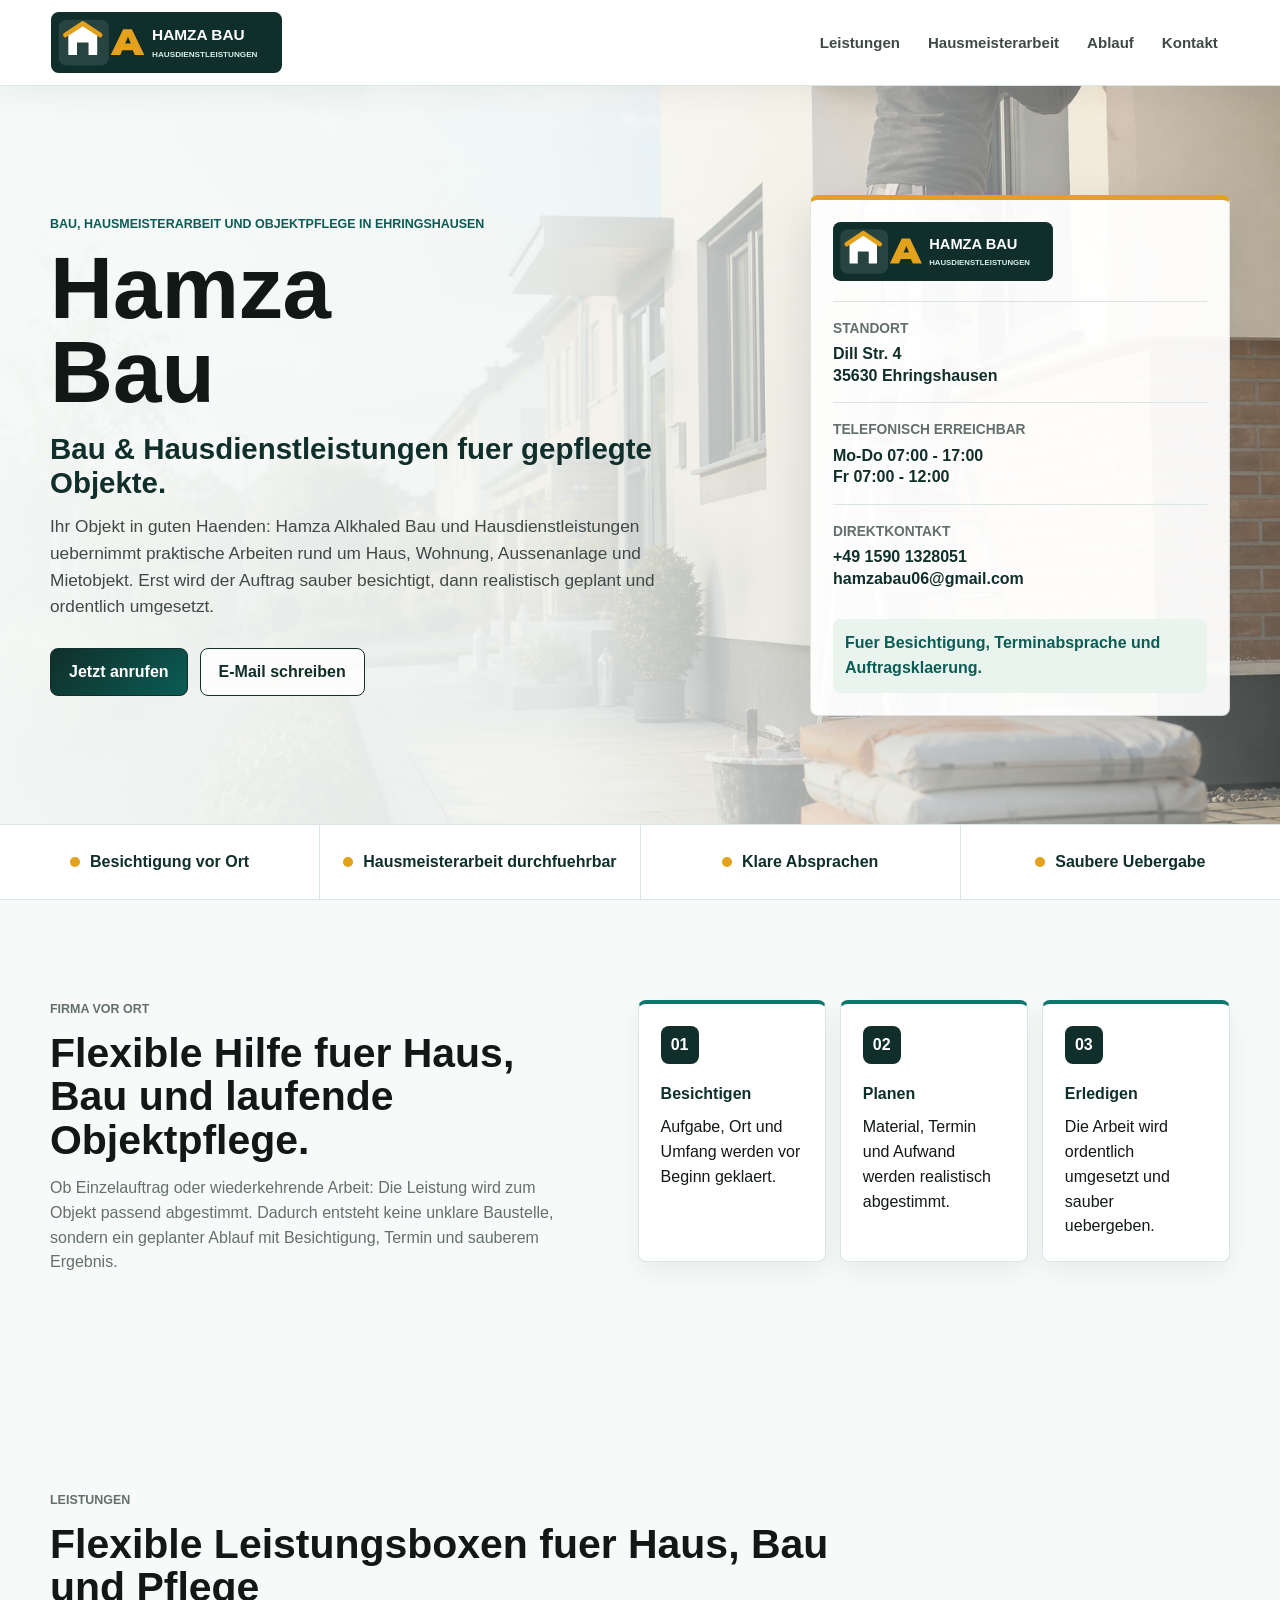
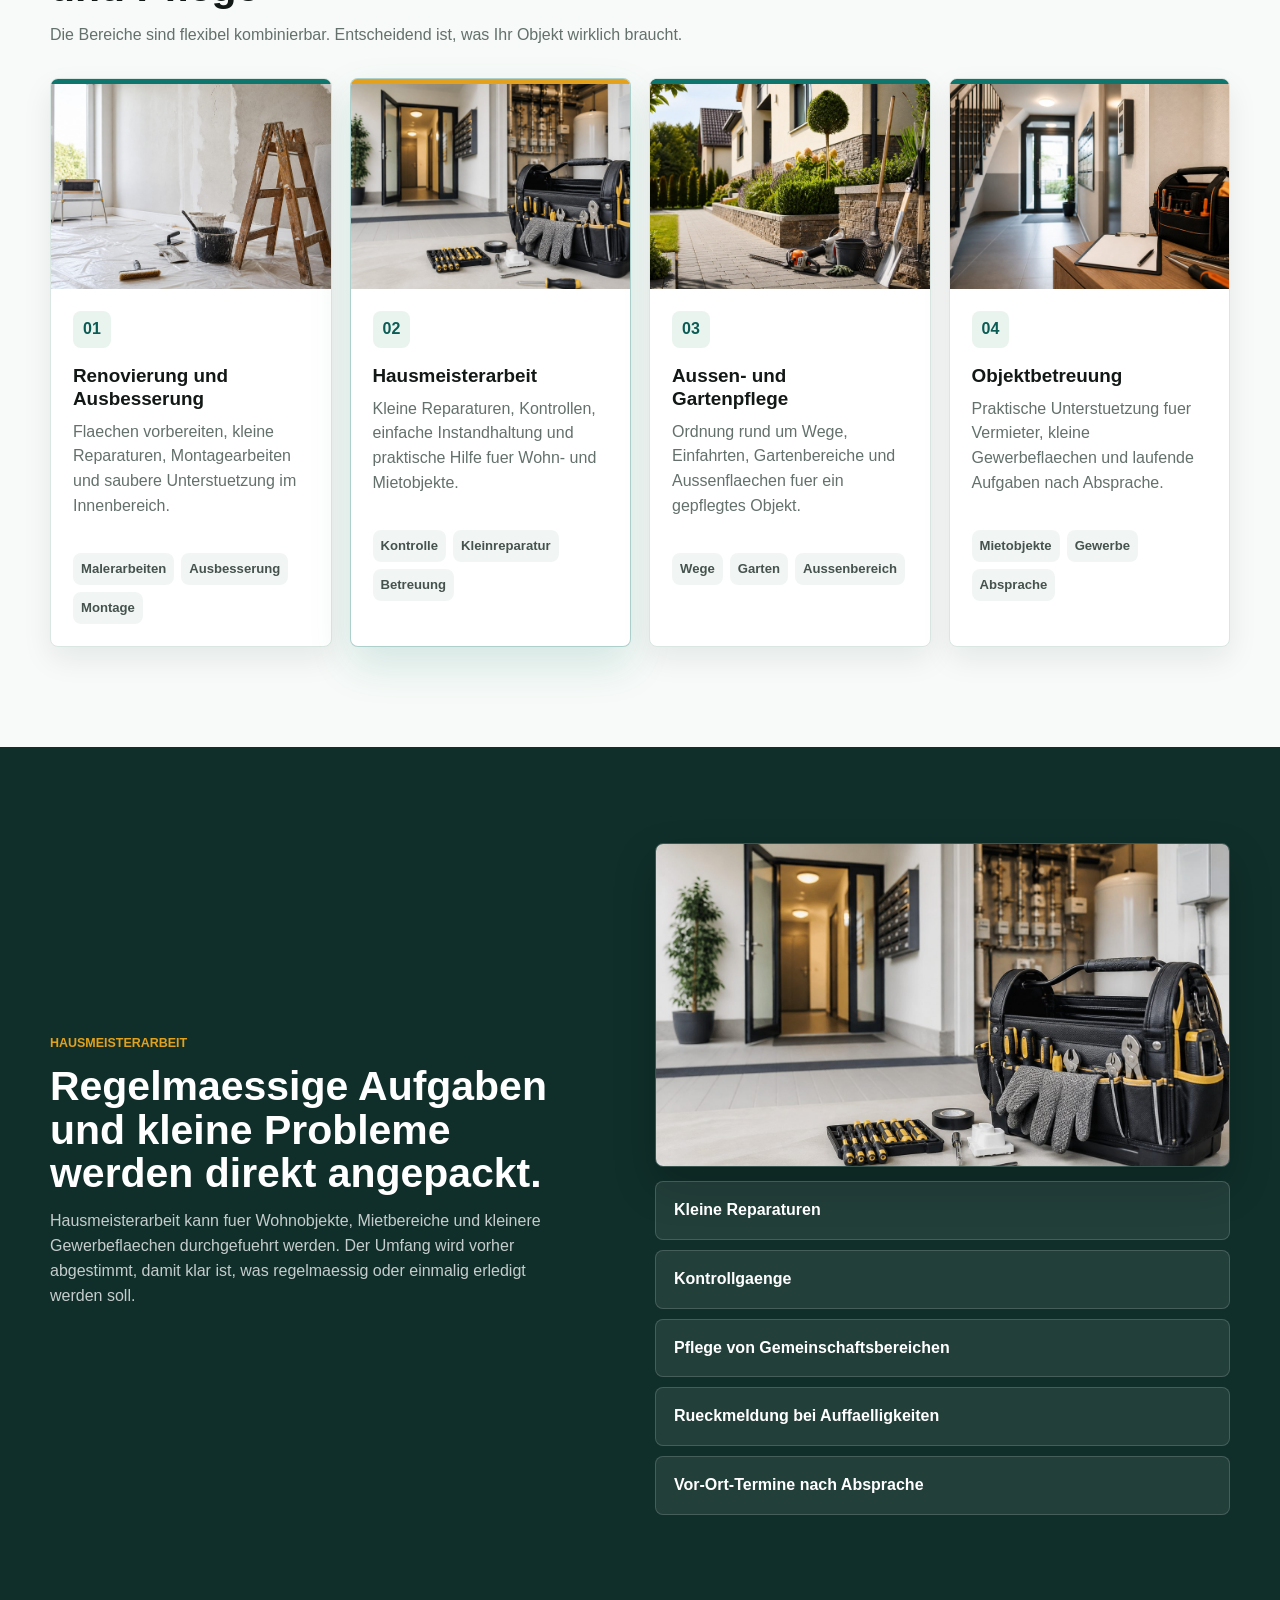
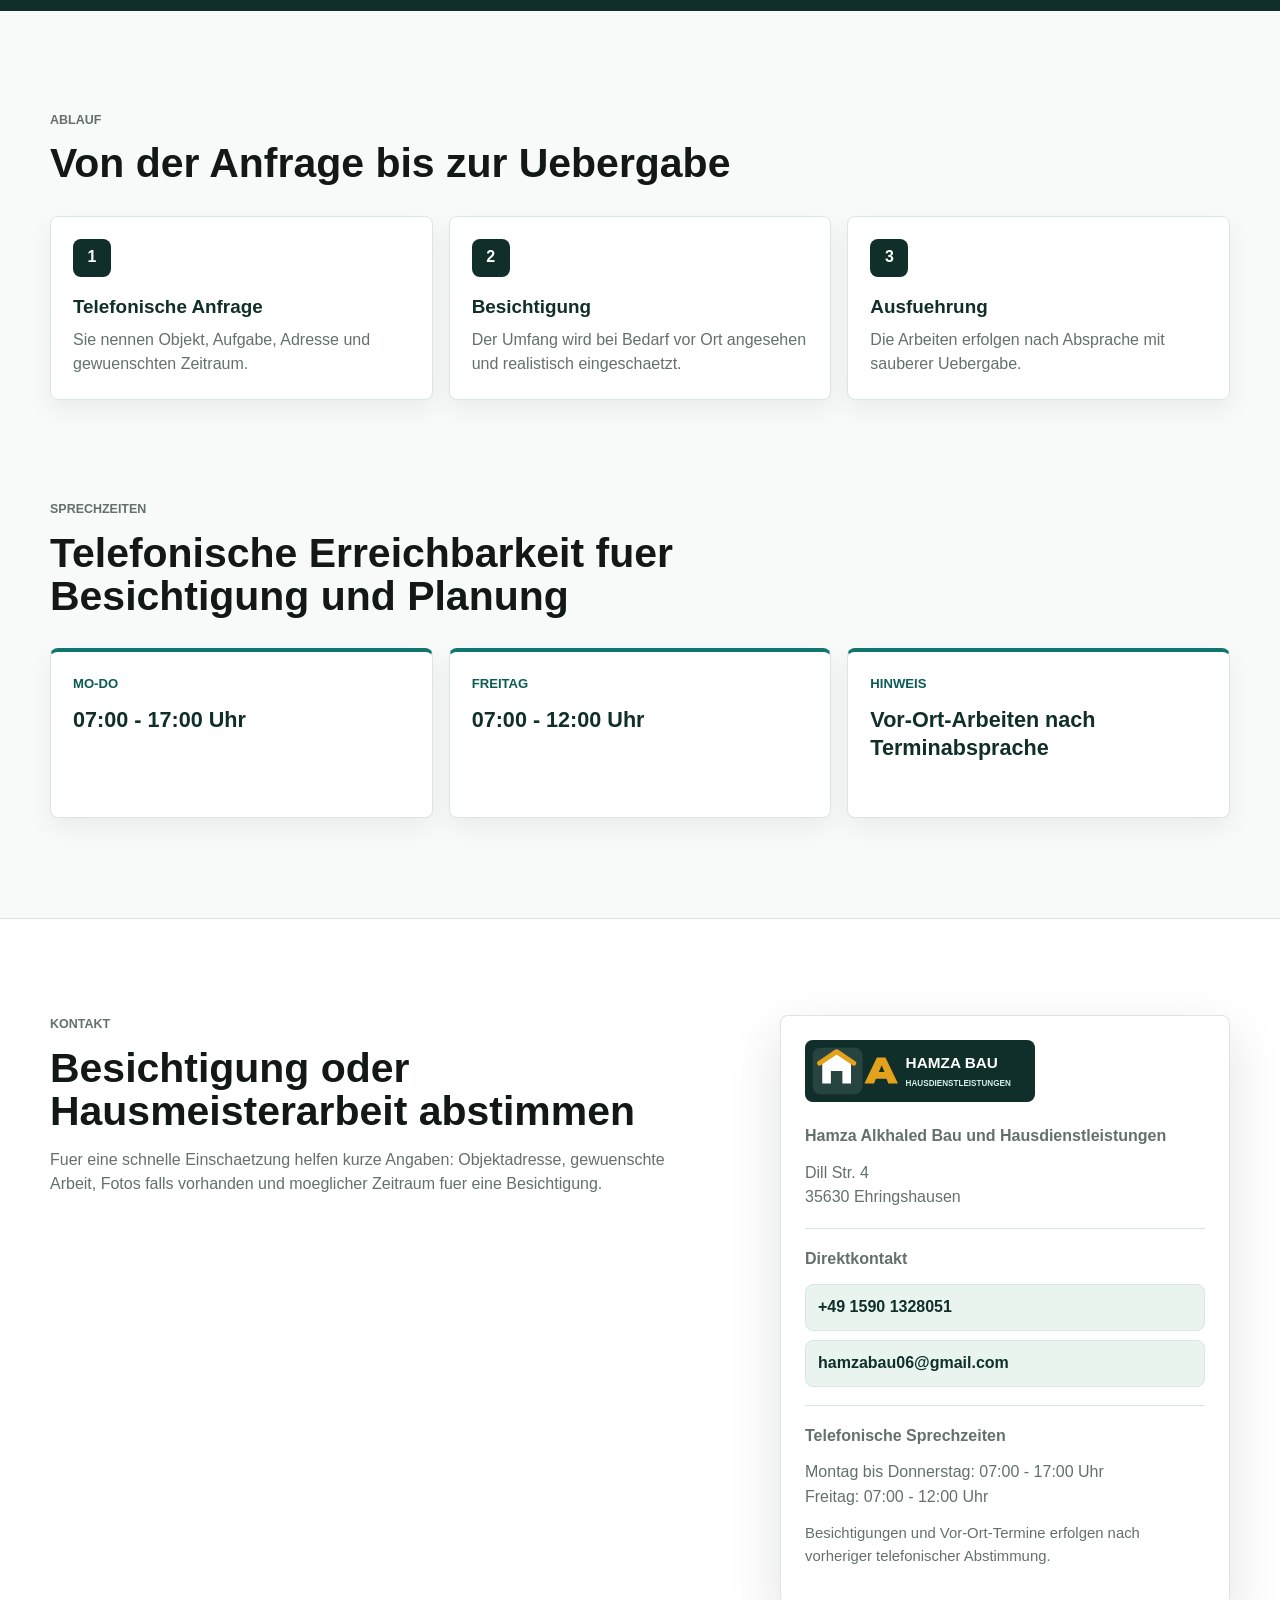
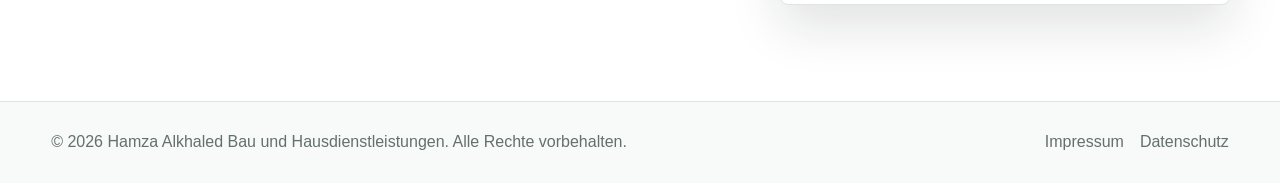
==== index.html @ 3e7108bb "Kontaktdaten auf Website ergaenzen" ====
<!doctype html>
<html lang="de">
  <head>
    <meta charset="utf-8">
    <meta name="viewport" content="width=device-width, initial-scale=1">
    <title>Hamza Alkhaled Bau und Hausdienstleistungen | Ehringshausen</title>
    <meta
      name="description"
      content="Hamza Alkhaled Bau und Hausdienstleistungen in der Dill Str. 4, 35630 Ehringshausen: Bau, Renovierung, Hausmeisterarbeit, Objektbetreuung und Aussenpflege nach Besichtigung. Kontakt: +49 1590 1328051."
    >
    <link rel="stylesheet" href="styles.css">
    <script src="assets/site-status.js" defer></script>
    <script src="assets/app.js" defer></script>
  </head>
  <!-- Wartungsmodus aktivieren: in assets/site-status.js maintenance auf true setzen. -->
  <body>
    <section class="maintenance-screen" aria-labelledby="maintenance-title" aria-live="polite">
      <div class="maintenance-card">
        <img class="maintenance-logo" src="assets/hamza-logo.svg" alt="Hamza Alkhaled Bau und Hausdienstleistungen">
        <p class="eyebrow">Website in Bearbeitung</p>
        <h1 id="maintenance-title">Wir arbeiten gerade an der Seite.</h1>
        <p id="maintenance-message">
          Die Website wird aktuell ueberarbeitet. Fuer Besichtigungen und Auftragsabstimmungen sind wir zu den
          telefonischen Sprechzeiten erreichbar.
        </p>
        <div class="maintenance-hours">
          <span>Mo-Do: 07:00 - 17:00 Uhr</span>
          <span>Fr: 07:00 - 12:00 Uhr</span>
        </div>
        <div class="maintenance-contact" aria-label="Direktkontakt">
          <a href="tel:+4915901328051">+49 1590 1328051</a>
          <a href="mailto:hamzabau06@gmail.com">hamzabau06@gmail.com</a>
        </div>
        <p class="maintenance-address">Dill Str. 4, 35630 Ehringshausen</p>
      </div>
    </section>

    <header class="topbar">
      <a class="brand" href="#start" aria-label="Hamza Alkhaled Bau und Hausdienstleistungen Startseite">
        <img class="brand-logo" src="assets/hamza-logo.svg" alt="Hamza Alkhaled Bau und Hausdienstleistungen">
      </a>
      <nav class="nav" aria-label="Hauptnavigation">
        <a href="#leistungen">Leistungen</a>
        <a href="#hausmeister">Hausmeisterarbeit</a>
        <a href="#ablauf">Ablauf</a>
        <a href="#kontakt">Kontakt</a>
      </nav>
    </header>

    <main id="start">
      <section class="hero">
        <img class="hero-image" src="assets/hamza-bau-hero.png" alt="Gepflegtes Wohnhaus mit Handwerksmaterialien fuer Bau und Hausdienstleistungen">
        <div class="hero-content">
          <div class="hero-panel">
            <p class="eyebrow">Bau, Hausmeisterarbeit und Objektpflege in Ehringshausen</p>
            <h1>Hamza Bau</h1>
            <p class="hero-lead">Bau &amp; Hausdienstleistungen fuer gepflegte Objekte.</p>
            <p class="hero-copy">
              Ihr Objekt in guten Haenden: Hamza Alkhaled Bau und Hausdienstleistungen uebernimmt praktische Arbeiten
              rund um Haus, Wohnung, Aussenanlage und Mietobjekt. Erst wird der Auftrag sauber besichtigt, dann
              realistisch geplant und ordentlich umgesetzt.
            </p>
            <div class="hero-actions">
              <a class="button primary" href="tel:+4915901328051">Jetzt anrufen</a>
              <a class="button secondary" href="mailto:hamzabau06@gmail.com">E-Mail schreiben</a>
            </div>
          </div>

          <aside class="hero-card" aria-label="Schnellinformationen">
            <img src="assets/hamza-logo.svg" alt="Hamza Alkhaled Logo">
            <div class="quick-row">
              <span>Standort</span>
              <strong>Dill Str. 4<br>35630 Ehringshausen</strong>
            </div>
            <div class="quick-row">
              <span>Telefonisch erreichbar</span>
              <strong>Mo-Do 07:00 - 17:00<br>Fr 07:00 - 12:00</strong>
            </div>
            <div class="quick-row">
              <span>Direktkontakt</span>
              <strong>
                <a href="tel:+4915901328051">+49 1590 1328051</a><br>
                <a href="mailto:hamzabau06@gmail.com">hamzabau06@gmail.com</a>
              </strong>
            </div>
            <p>Fuer Besichtigung, Terminabsprache und Auftragsklaerung.</p>
          </aside>
        </div>
      </section>

      <section class="trust-strip" aria-label="Kurzvorteile">
        <span>Besichtigung vor Ort</span>
        <span>Hausmeisterarbeit durchfuehrbar</span>
        <span>Klare Absprachen</span>
        <span>Saubere Uebergabe</span>
      </section>

      <section class="section intro-panel" aria-labelledby="intro-title">
        <div class="intro-text">
          <p class="eyebrow">Firma vor Ort</p>
          <h2 id="intro-title">Flexible Hilfe fuer Haus, Bau und laufende Objektpflege.</h2>
          <p>
            Ob Einzelauftrag oder wiederkehrende Arbeit: Die Leistung wird zum Objekt passend abgestimmt. Dadurch
            entsteht keine unklare Baustelle, sondern ein geplanter Ablauf mit Besichtigung, Termin und sauberem Ergebnis.
          </p>
        </div>
        <div class="method-grid" aria-label="Arbeitsweise">
          <article>
            <span>01</span>
            <strong>Besichtigen</strong>
            <p>Aufgabe, Ort und Umfang werden vor Beginn geklaert.</p>
          </article>
          <article>
            <span>02</span>
            <strong>Planen</strong>
            <p>Material, Termin und Aufwand werden realistisch abgestimmt.</p>
          </article>
          <article>
            <span>03</span>
            <strong>Erledigen</strong>
            <p>Die Arbeit wird ordentlich umgesetzt und sauber uebergeben.</p>
          </article>
        </div>
      </section>

      <section class="section" id="leistungen" aria-labelledby="services-title">
        <div class="section-heading">
          <p class="eyebrow">Leistungen</p>
          <h2 id="services-title">Flexible Leistungsboxen fuer Haus, Bau und Pflege</h2>
          <p>Die Bereiche sind flexibel kombinierbar. Entscheidend ist, was Ihr Objekt wirklich braucht.</p>
        </div>

        <div class="service-grid">
          <article class="service-card">
            <img src="assets/service-renovierung.jpg" alt="Saubere Renovierungsarbeiten im Innenbereich">
            <div class="service-body">
              <span class="service-number">01</span>
              <h3>Renovierung und Ausbesserung</h3>
              <p>Flaechen vorbereiten, kleine Reparaturen, Montagearbeiten und saubere Unterstuetzung im Innenbereich.</p>
              <div class="tag-row">
                <span>Malerarbeiten</span>
                <span>Ausbesserung</span>
                <span>Montage</span>
              </div>
            </div>
          </article>

          <article class="service-card highlight-card">
            <img src="assets/service-hausmeister.jpg" alt="Hausmeisterarbeit mit Werkzeug in einem gepflegten Objekt">
            <div class="service-body">
              <span class="service-number">02</span>
              <h3>Hausmeisterarbeit</h3>
              <p>Kleine Reparaturen, Kontrollen, einfache Instandhaltung und praktische Hilfe fuer Wohn- und Mietobjekte.</p>
              <div class="tag-row">
                <span>Kontrolle</span>
                <span>Kleinreparatur</span>
                <span>Betreuung</span>
              </div>
            </div>
          </article>

          <article class="service-card">
            <img src="assets/service-aussenpflege.jpg" alt="Gepflegte Aussenanlage und Gartenbereich">
            <div class="service-body">
              <span class="service-number">03</span>
              <h3>Aussen- und Gartenpflege</h3>
              <p>Ordnung rund um Wege, Einfahrten, Gartenbereiche und Aussenflaechen fuer ein gepflegtes Objekt.</p>
              <div class="tag-row">
                <span>Wege</span>
                <span>Garten</span>
                <span>Aussenbereich</span>
              </div>
            </div>
          </article>

          <article class="service-card">
            <img src="assets/service-objektpflege.jpg" alt="Werkzeug und Checkliste fuer Objektbetreuung">
            <div class="service-body">
              <span class="service-number">04</span>
              <h3>Objektbetreuung</h3>
              <p>Praktische Unterstuetzung fuer Vermieter, kleine Gewerbeflaechen und laufende Aufgaben nach Absprache.</p>
              <div class="tag-row">
                <span>Mietobjekte</span>
                <span>Gewerbe</span>
                <span>Absprache</span>
              </div>
            </div>
          </article>
        </div>
      </section>

      <section class="feature-band" id="hausmeister" aria-labelledby="caretaker-title">
        <div class="feature-content">
          <div>
            <p class="eyebrow">Hausmeisterarbeit</p>
            <h2 id="caretaker-title">Regelmaessige Aufgaben und kleine Probleme werden direkt angepackt.</h2>
            <p>
              Hausmeisterarbeit kann fuer Wohnobjekte, Mietbereiche und kleinere Gewerbeflaechen durchgefuehrt werden.
              Der Umfang wird vorher abgestimmt, damit klar ist, was regelmaessig oder einmalig erledigt werden soll.
            </p>
          </div>
          <div class="feature-stack">
            <img src="assets/service-hausmeister.jpg" alt="Hausmeisterarbeit mit Werkzeug und Checkliste">
            <div class="feature-list">
              <span>Kleine Reparaturen</span>
              <span>Kontrollgaenge</span>
              <span>Pflege von Gemeinschaftsbereichen</span>
              <span>Rueckmeldung bei Auffaelligkeiten</span>
              <span>Vor-Ort-Termine nach Absprache</span>
            </div>
          </div>
        </div>
      </section>

      <section class="section" id="ablauf" aria-labelledby="process-title">
        <div class="section-heading">
          <p class="eyebrow">Ablauf</p>
          <h2 id="process-title">Von der Anfrage bis zur Uebergabe</h2>
        </div>
        <div class="timeline-grid">
          <article>
            <span>1</span>
            <h3>Telefonische Anfrage</h3>
            <p>Sie nennen Objekt, Aufgabe, Adresse und gewuenschten Zeitraum.</p>
          </article>
          <article>
            <span>2</span>
            <h3>Besichtigung</h3>
            <p>Der Umfang wird bei Bedarf vor Ort angesehen und realistisch eingeschaetzt.</p>
          </article>
          <article>
            <span>3</span>
            <h3>Ausfuehrung</h3>
            <p>Die Arbeiten erfolgen nach Absprache mit sauberer Uebergabe.</p>
          </article>
        </div>
      </section>

      <section class="section info-section" aria-labelledby="hours-title">
        <div class="section-heading">
          <p class="eyebrow">Sprechzeiten</p>
          <h2 id="hours-title">Telefonische Erreichbarkeit fuer Besichtigung und Planung</h2>
        </div>
        <div class="hours-grid">
          <article>
            <span>Mo-Do</span>
            <strong>07:00 - 17:00 Uhr</strong>
          </article>
          <article>
            <span>Freitag</span>
            <strong>07:00 - 12:00 Uhr</strong>
          </article>
          <article>
            <span>Hinweis</span>
            <strong>Vor-Ort-Arbeiten nach Terminabsprache</strong>
          </article>
        </div>
      </section>

      <section class="contact-section" id="kontakt" aria-labelledby="contact-title">
        <div class="contact-content">
          <div>
            <p class="eyebrow">Kontakt</p>
            <h2 id="contact-title">Besichtigung oder Hausmeisterarbeit abstimmen</h2>
            <p>
              Fuer eine schnelle Einschaetzung helfen kurze Angaben: Objektadresse, gewuenschte Arbeit, Fotos falls
              vorhanden und moeglicher Zeitraum fuer eine Besichtigung.
            </p>
          </div>
          <div class="contact-card">
            <img class="contact-logo" src="assets/hamza-logo.svg" alt="Hamza Alkhaled Logo">
            <p><strong>Hamza Alkhaled Bau und Hausdienstleistungen</strong></p>
            <p>Dill Str. 4<br>35630 Ehringshausen</p>
            <div class="contact-divider"></div>
            <p><strong>Direktkontakt</strong></p>
            <div class="contact-actions" aria-label="Direktkontakt">
              <a href="tel:+4915901328051">+49 1590 1328051</a>
              <a href="mailto:hamzabau06@gmail.com">hamzabau06@gmail.com</a>
            </div>
            <div class="contact-divider"></div>
            <p><strong>Telefonische Sprechzeiten</strong></p>
            <p>Montag bis Donnerstag: 07:00 - 17:00 Uhr<br>Freitag: 07:00 - 12:00 Uhr</p>
            <p class="small-note">Besichtigungen und Vor-Ort-Termine erfolgen nach vorheriger telefonischer Abstimmung.</p>
          </div>
        </div>
      </section>
    </main>

    <footer class="footer">
      <p>&copy; 2026 Hamza Alkhaled Bau und Hausdienstleistungen. Alle Rechte vorbehalten.</p>
      <div class="footer-links">
        <a href="impressum.html">Impressum</a>
        <a href="datenschutz.html">Datenschutz</a>
      </div>
    </footer>
  </body>
</html>
---- styles.css ----
:root {
  color-scheme: light;
  --bg: #f7faf8;
  --surface: #ffffff;
  --soft: #eaf4ef;
  --ink: #121816;
  --muted: #63706b;
  --line: #dae6e1;
  --deep: #102f2a;
  --teal: #0f766e;
  --teal-dark: #0b5c55;
  --gold: #e4a11b;
  --gold-soft: #fff4d6;
  --steel: #274c77;
  --shadow: 0 20px 52px rgba(18, 24, 22, 0.13);
}

* {
  box-sizing: border-box;
}

html {
  scroll-behavior: smooth;
}

body {
  margin: 0;
  background:
    linear-gradient(180deg, #ffffff 0%, var(--bg) 320px),
    var(--bg);
  color: var(--ink);
  font-family: "Segoe UI", Arial, Helvetica, sans-serif;
  line-height: 1.55;
}

body.site-maintenance {
  min-height: 100vh;
  overflow: hidden;
}

body.site-maintenance .topbar,
body.site-maintenance main,
body.site-maintenance .footer {
  display: none;
}

a {
  color: inherit;
}

.topbar {
  position: sticky;
  top: 0;
  z-index: 10;
  display: flex;
  align-items: center;
  justify-content: space-between;
  gap: 24px;
  padding: 12px clamp(18px, 4vw, 58px);
  background: rgba(255, 255, 255, 0.9);
  border-bottom: 1px solid var(--line);
  backdrop-filter: blur(16px);
  box-shadow: 0 10px 30px rgba(18, 24, 22, 0.05);
}

.brand,
.nav a,
.footer-links a,
.back-link {
  text-decoration: none;
}

.brand {
  display: inline-flex;
  align-items: center;
}

.brand-logo {
  width: clamp(172px, 18vw, 238px);
  display: block;
}

.nav {
  display: flex;
  flex-wrap: wrap;
  justify-content: flex-end;
  gap: 6px;
}

.nav a {
  padding: 9px 11px;
  border-radius: 8px;
  color: #3f4a46;
  font-size: 0.94rem;
  font-weight: 800;
}

.nav a:hover {
  background: var(--soft);
  color: var(--teal-dark);
}

.hero {
  position: relative;
  min-height: 82vh;
  display: grid;
  align-items: center;
  overflow: hidden;
}

.hero-image {
  position: absolute;
  inset: 0;
  width: 100%;
  height: 100%;
  object-fit: cover;
}

.hero::after {
  content: "";
  position: absolute;
  inset: 0;
  background:
    linear-gradient(90deg, rgba(247, 250, 248, 0.98) 0%, rgba(247, 250, 248, 0.9) 43%, rgba(247, 250, 248, 0.18) 100%),
    linear-gradient(0deg, rgba(16, 47, 42, 0.16), rgba(16, 47, 42, 0.04));
}

.hero-content {
  position: relative;
  z-index: 1;
  width: min(1180px, calc(100% - 36px));
  margin: 0 auto;
  display: grid;
  grid-template-columns: minmax(0, 1.05fr) minmax(300px, 420px);
  gap: clamp(26px, 5vw, 70px);
  align-items: center;
  padding: 58px 0;
}

.hero-panel {
  max-width: 740px;
}

.eyebrow {
  margin: 0 0 12px;
  color: var(--teal-dark);
  font-size: 0.78rem;
  font-weight: 900;
  letter-spacing: 0;
  text-transform: uppercase;
}

h1,
h2,
h3,
p {
  margin-top: 0;
}

h1 {
  max-width: 9ch;
  margin-bottom: 18px;
  font-size: clamp(2.65rem, 7vw, 5.45rem);
  line-height: 0.96;
  letter-spacing: 0;
}

.hero-lead {
  max-width: 680px;
  margin-bottom: 12px;
  color: var(--deep);
  font-size: clamp(1.25rem, 2.3vw, 1.85rem);
  font-weight: 900;
  line-height: 1.18;
}

h2 {
  margin-bottom: 14px;
  font-size: clamp(1.75rem, 3.2vw, 3rem);
  line-height: 1.06;
  letter-spacing: 0;
}

h3 {
  margin-bottom: 10px;
  font-size: 1.18rem;
  line-height: 1.22;
  letter-spacing: 0;
}

.hero-copy {
  max-width: 64ch;
  color: #3f4a46;
  font-size: 1.08rem;
}

.hero-actions {
  display: flex;
  flex-wrap: wrap;
  gap: 12px;
  margin-top: 28px;
}

.button {
  min-height: 48px;
  display: inline-flex;
  align-items: center;
  justify-content: center;
  padding: 0 18px;
  border: 1px solid var(--deep);
  border-radius: 8px;
  font-weight: 900;
  text-decoration: none;
}

.button.primary {
  background: linear-gradient(135deg, var(--deep), var(--teal-dark));
  color: white;
}

.button.secondary {
  background: rgba(255, 255, 255, 0.82);
  color: var(--deep);
}

.hero-card,
.contact-card,
.maintenance-card {
  border: 1px solid rgba(18, 24, 22, 0.12);
  border-radius: 8px;
  background: rgba(255, 255, 255, 0.94);
  box-shadow: var(--shadow);
}

.hero-card {
  padding: 22px;
  border-top: 5px solid var(--gold);
}

.hero-card img {
  width: min(220px, 100%);
  display: block;
  margin-bottom: 20px;
}

.quick-row {
  display: grid;
  gap: 4px;
  padding: 16px 0;
  border-top: 1px solid var(--line);
}

.quick-row span {
  color: var(--muted);
  font-size: 0.86rem;
  font-weight: 800;
  text-transform: uppercase;
}

.quick-row strong {
  color: var(--deep);
  line-height: 1.35;
}

.quick-row a {
  color: var(--deep);
  font-weight: 900;
  text-decoration: none;
}

.quick-row a:hover {
  color: var(--teal-dark);
}

.hero-card p {
  margin: 14px 0 0;
  padding: 12px;
  border-radius: 8px;
  background: var(--soft);
  color: var(--teal-dark);
  font-weight: 800;
}

.trust-strip {
  display: grid;
  grid-template-columns: repeat(4, minmax(0, 1fr));
  gap: 1px;
  background: var(--line);
  border-block: 1px solid var(--line);
}

.trust-strip span {
  min-height: 74px;
  display: flex;
  align-items: center;
  justify-content: center;
  gap: 10px;
  padding: 14px;
  background: white;
  color: var(--deep);
  font-weight: 900;
  text-align: center;
}

.trust-strip span::before {
  content: "";
  width: 10px;
  height: 10px;
  flex: 0 0 auto;
  border-radius: 50%;
  background: var(--gold);
}

.section {
  width: min(1180px, calc(100% - 36px));
  margin: 0 auto;
  padding: clamp(58px, 8vw, 100px) 0;
}

.section-heading {
  max-width: 820px;
  margin-bottom: 30px;
}

.section-heading > p,
.intro-text p,
.service-card p,
.feature-content p,
.timeline-grid p,
.contact-content p,
.legal-page p,
.legal-page li {
  color: var(--muted);
}

.intro-panel {
  display: grid;
  grid-template-columns: minmax(0, 0.95fr) minmax(360px, 1.1fr);
  gap: clamp(28px, 6vw, 76px);
  align-items: start;
}

.method-grid {
  display: grid;
  grid-template-columns: repeat(3, minmax(0, 1fr));
  gap: 14px;
}

.method-grid article,
.timeline-grid article,
.hours-grid article {
  padding: 22px;
  border: 1px solid var(--line);
  border-radius: 8px;
  background: white;
  box-shadow: 0 10px 26px rgba(18, 24, 22, 0.06);
}

.method-grid article,
.hours-grid article {
  border-top: 4px solid var(--teal);
}

.method-grid span,
.timeline-grid span {
  width: 38px;
  height: 38px;
  display: inline-grid;
  place-items: center;
  margin-bottom: 18px;
  border-radius: 8px;
  background: var(--deep);
  color: white;
  font-weight: 900;
}

.method-grid strong {
  display: block;
  margin-bottom: 8px;
  color: var(--deep);
}

.method-grid p,
.timeline-grid p {
  margin-bottom: 0;
}

.service-grid {
  display: grid;
  grid-template-columns: repeat(auto-fit, minmax(252px, 1fr));
  gap: 18px;
}

.service-card {
  position: relative;
  min-height: 500px;
  overflow: hidden;
  border: 1px solid var(--line);
  border-radius: 8px;
  background: white;
  box-shadow: 0 12px 30px rgba(18, 24, 22, 0.08);
}

.service-card::after {
  content: "";
  position: absolute;
  top: 0;
  right: 0;
  left: 0;
  height: 5px;
  background: var(--teal);
}

.service-card img {
  width: 100%;
  aspect-ratio: 4 / 3;
  display: block;
  object-fit: cover;
}

.service-body {
  display: flex;
  min-height: 260px;
  flex-direction: column;
  padding: 22px;
}

.service-number {
  width: fit-content;
  margin-bottom: 16px;
  padding: 6px 10px;
  border-radius: 8px;
  background: var(--soft);
  color: var(--teal-dark);
  font-weight: 900;
}

.highlight-card {
  border-color: rgba(15, 118, 110, 0.34);
  box-shadow: 0 18px 42px rgba(15, 118, 110, 0.15);
}

.highlight-card::after {
  background: var(--gold);
}

.tag-row {
  display: flex;
  flex-wrap: wrap;
  gap: 7px;
  margin-top: auto;
  padding-top: 18px;
}

.tag-row span {
  padding: 6px 8px;
  border-radius: 8px;
  background: #f1f6f4;
  color: #45524d;
  font-size: 0.82rem;
  font-weight: 800;
}

.feature-band {
  background: var(--deep);
  color: white;
}

.feature-content {
  width: min(1180px, calc(100% - 36px));
  margin: 0 auto;
  display: grid;
  grid-template-columns: minmax(0, 0.92fr) minmax(340px, 1fr);
  gap: clamp(28px, 6vw, 76px);
  align-items: center;
  padding: clamp(58px, 8vw, 96px) 0;
}

.feature-band .eyebrow {
  color: var(--gold);
}

.feature-content p {
  color: rgba(255, 255, 255, 0.76);
}

.feature-list {
  display: grid;
  gap: 10px;
}

.feature-stack {
  display: grid;
  gap: 14px;
}

.feature-stack img {
  width: 100%;
  aspect-ratio: 16 / 9;
  display: block;
  object-fit: cover;
  border: 1px solid rgba(255, 255, 255, 0.18);
  border-radius: 8px;
  box-shadow: 0 18px 42px rgba(0, 0, 0, 0.22);
}

.feature-list span {
  padding: 16px 18px;
  border: 1px solid rgba(255, 255, 255, 0.16);
  border-radius: 8px;
  background: rgba(255, 255, 255, 0.08);
  font-weight: 800;
}

.timeline-grid,
.hours-grid {
  display: grid;
  grid-template-columns: repeat(3, minmax(0, 1fr));
  gap: 16px;
}

.timeline-grid h3 {
  color: var(--deep);
}

.info-section {
  padding-top: 0;
}

.hours-grid article {
  min-height: 170px;
}

.hours-grid span {
  display: block;
  margin-bottom: 12px;
  color: var(--teal-dark);
  font-size: 0.82rem;
  font-weight: 900;
  text-transform: uppercase;
}

.hours-grid strong {
  color: var(--deep);
  font-size: 1.35rem;
  line-height: 1.18;
}

.contact-section {
  background: #ffffff;
  border-top: 1px solid var(--line);
}

.contact-content {
  width: min(1180px, calc(100% - 36px));
  margin: 0 auto;
  display: grid;
  grid-template-columns: minmax(0, 1fr) minmax(320px, 450px);
  gap: clamp(28px, 6vw, 82px);
  align-items: start;
  padding: clamp(58px, 8vw, 96px) 0;
}

.contact-card {
  padding: 24px;
}

.contact-logo,
.maintenance-logo {
  width: min(230px, 100%);
  display: block;
  margin-bottom: 22px;
}

.contact-card p {
  margin-bottom: 12px;
}

.contact-divider {
  height: 1px;
  margin: 18px 0;
  background: var(--line);
}

.contact-actions,
.maintenance-contact {
  display: grid;
  gap: 9px;
}

.contact-actions a,
.maintenance-contact a {
  min-height: 44px;
  display: flex;
  align-items: center;
  padding: 10px 12px;
  border: 1px solid var(--line);
  border-radius: 8px;
  background: var(--soft);
  color: var(--deep);
  font-weight: 900;
  text-decoration: none;
  overflow-wrap: anywhere;
}

.contact-actions a:hover,
.maintenance-contact a:hover {
  border-color: rgba(15, 118, 110, 0.34);
  color: var(--teal-dark);
}

.small-note {
  font-size: 0.93rem;
}

.footer {
  display: flex;
  align-items: center;
  justify-content: space-between;
  gap: 20px;
  padding: 28px clamp(18px, 4vw, 58px);
  border-top: 1px solid var(--line);
  color: var(--muted);
}

.footer p {
  margin: 0;
}

.footer-links {
  display: flex;
  gap: 16px;
}

.maintenance-screen {
  min-height: 100vh;
  display: none;
  place-items: center;
  padding: 28px;
  background:
    linear-gradient(90deg, rgba(246, 248, 246, 0.95), rgba(246, 248, 246, 0.72)),
    url("assets/hamza-bau-hero.png") center / cover;
}

body.site-maintenance .maintenance-screen {
  display: grid;
}

.maintenance-card {
  width: min(620px, 100%);
  padding: clamp(28px, 6vw, 48px);
}

.maintenance-card h1 {
  max-width: 12ch;
  margin-bottom: 18px;
  font-size: clamp(2.25rem, 6vw, 4.2rem);
}

.maintenance-hours {
  display: grid;
  gap: 8px;
  margin: 24px 0 18px;
}

.maintenance-contact {
  margin-bottom: 18px;
}

.maintenance-hours span {
  padding: 11px 12px;
  border-radius: 8px;
  background: var(--soft);
  color: var(--teal-dark);
  font-weight: 900;
}

.maintenance-address {
  margin-bottom: 0;
  color: var(--deep);
  font-weight: 900;
}

.legal-page {
  width: min(820px, calc(100% - 36px));
  margin: 0 auto;
  padding: 52px 0 80px;
}

.legal-page h1 {
  max-width: none;
  margin-top: 28px;
  font-size: clamp(2.2rem, 6vw, 3.4rem);
}

.legal-page section {
  margin-top: 34px;
  padding-top: 24px;
  border-top: 1px solid var(--line);
}

.legal-page ul {
  padding-left: 20px;
}

.back-link {
  color: var(--teal-dark);
  font-weight: 900;
}

@media (max-width: 1080px) {
  .service-grid {
    grid-template-columns: repeat(2, minmax(0, 1fr));
  }

  .method-grid {
    grid-template-columns: 1fr;
  }
}

@media (max-width: 860px) {
  .topbar {
    align-items: flex-start;
    flex-direction: column;
  }

  .nav {
    justify-content: flex-start;
  }

  .hero {
    min-height: auto;
  }

  .hero::after {
    background:
      linear-gradient(180deg, rgba(246, 248, 246, 0.99) 0%, rgba(246, 248, 246, 0.92) 58%, rgba(246, 248, 246, 0.35) 100%),
      linear-gradient(0deg, rgba(18, 24, 22, 0.12), rgba(18, 24, 22, 0.04));
  }

  .hero-content,
  .intro-panel,
  .feature-content,
  .contact-content,
  .timeline-grid,
  .hours-grid {
    grid-template-columns: 1fr;
  }

  h1 {
    max-width: 12ch;
  }

  .trust-strip {
    grid-template-columns: repeat(2, minmax(0, 1fr));
  }

  .footer {
    align-items: flex-start;
    flex-direction: column;
  }
}

@media (max-width: 560px) {
  .service-grid,
  .trust-strip {
    grid-template-columns: 1fr;
  }

  .button {
    width: 100%;
  }

  .hero-card,
  .contact-card {
    padding: 20px;
  }
}
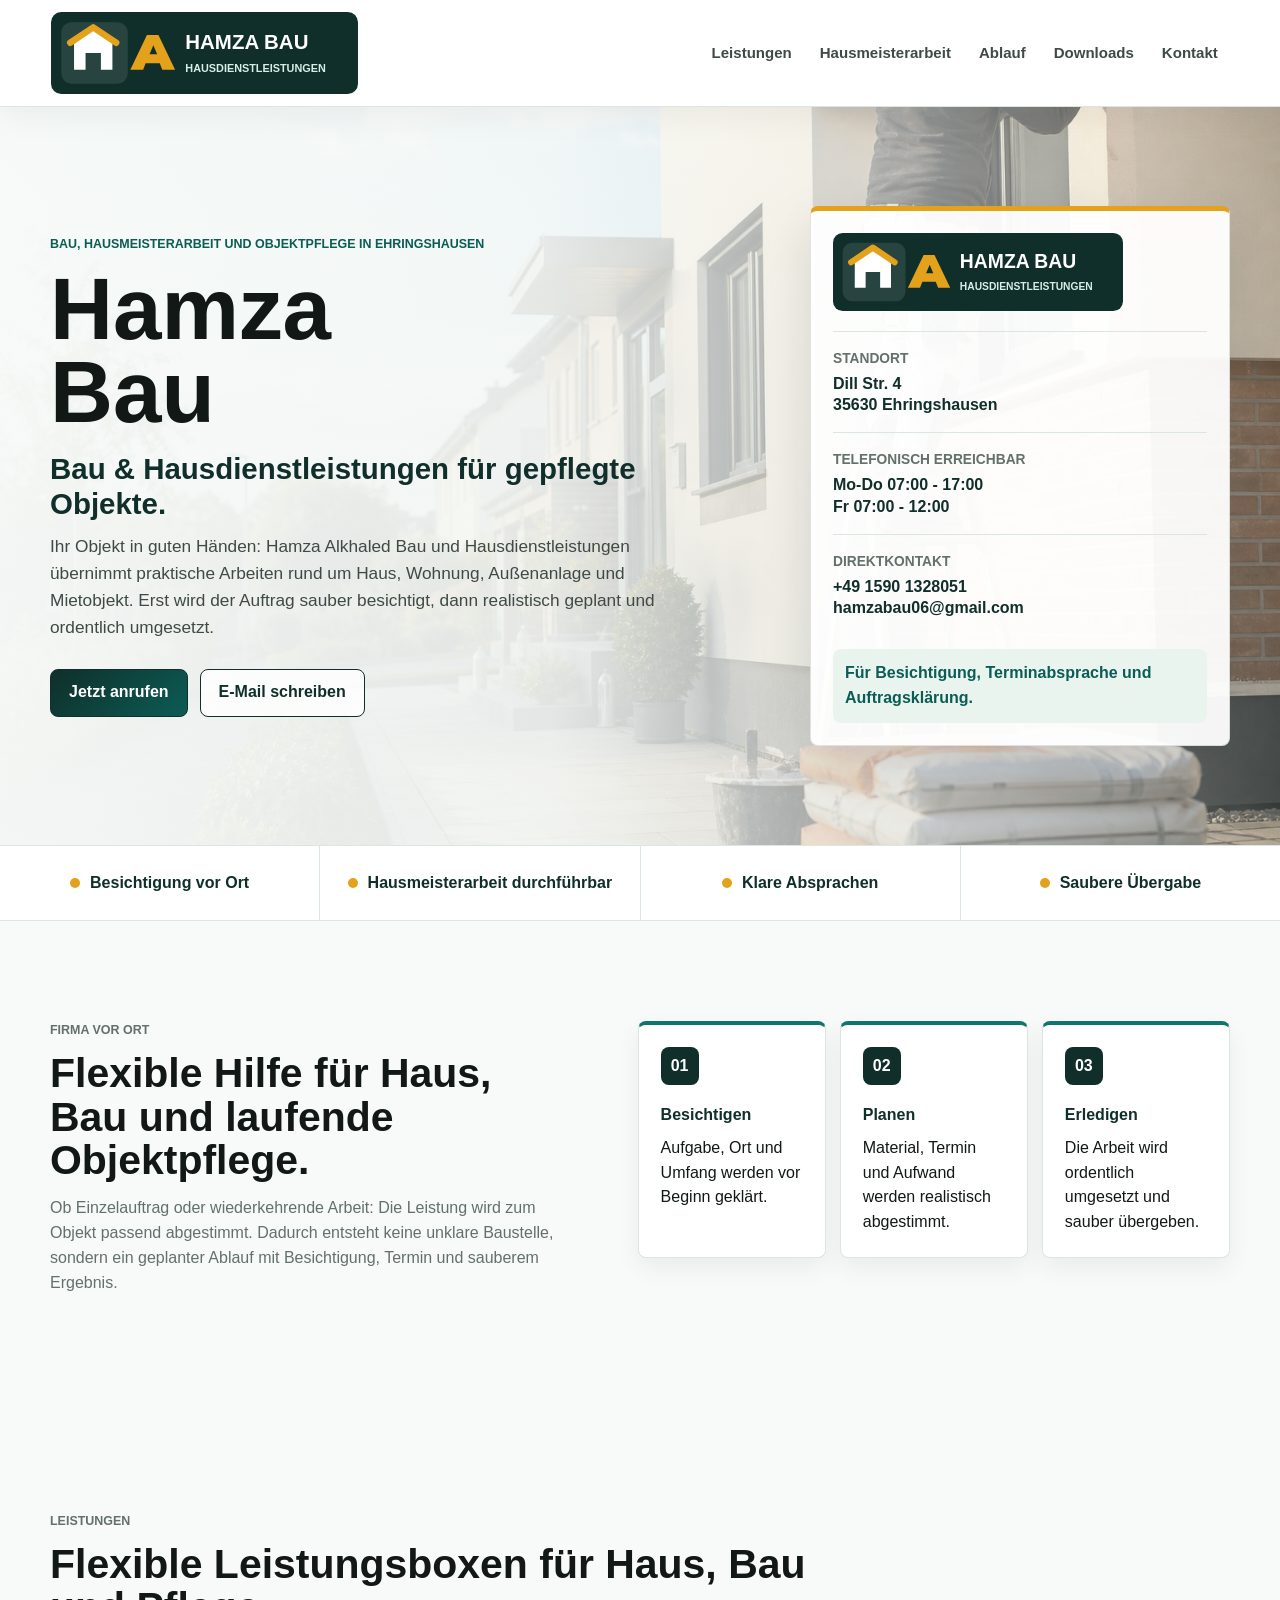
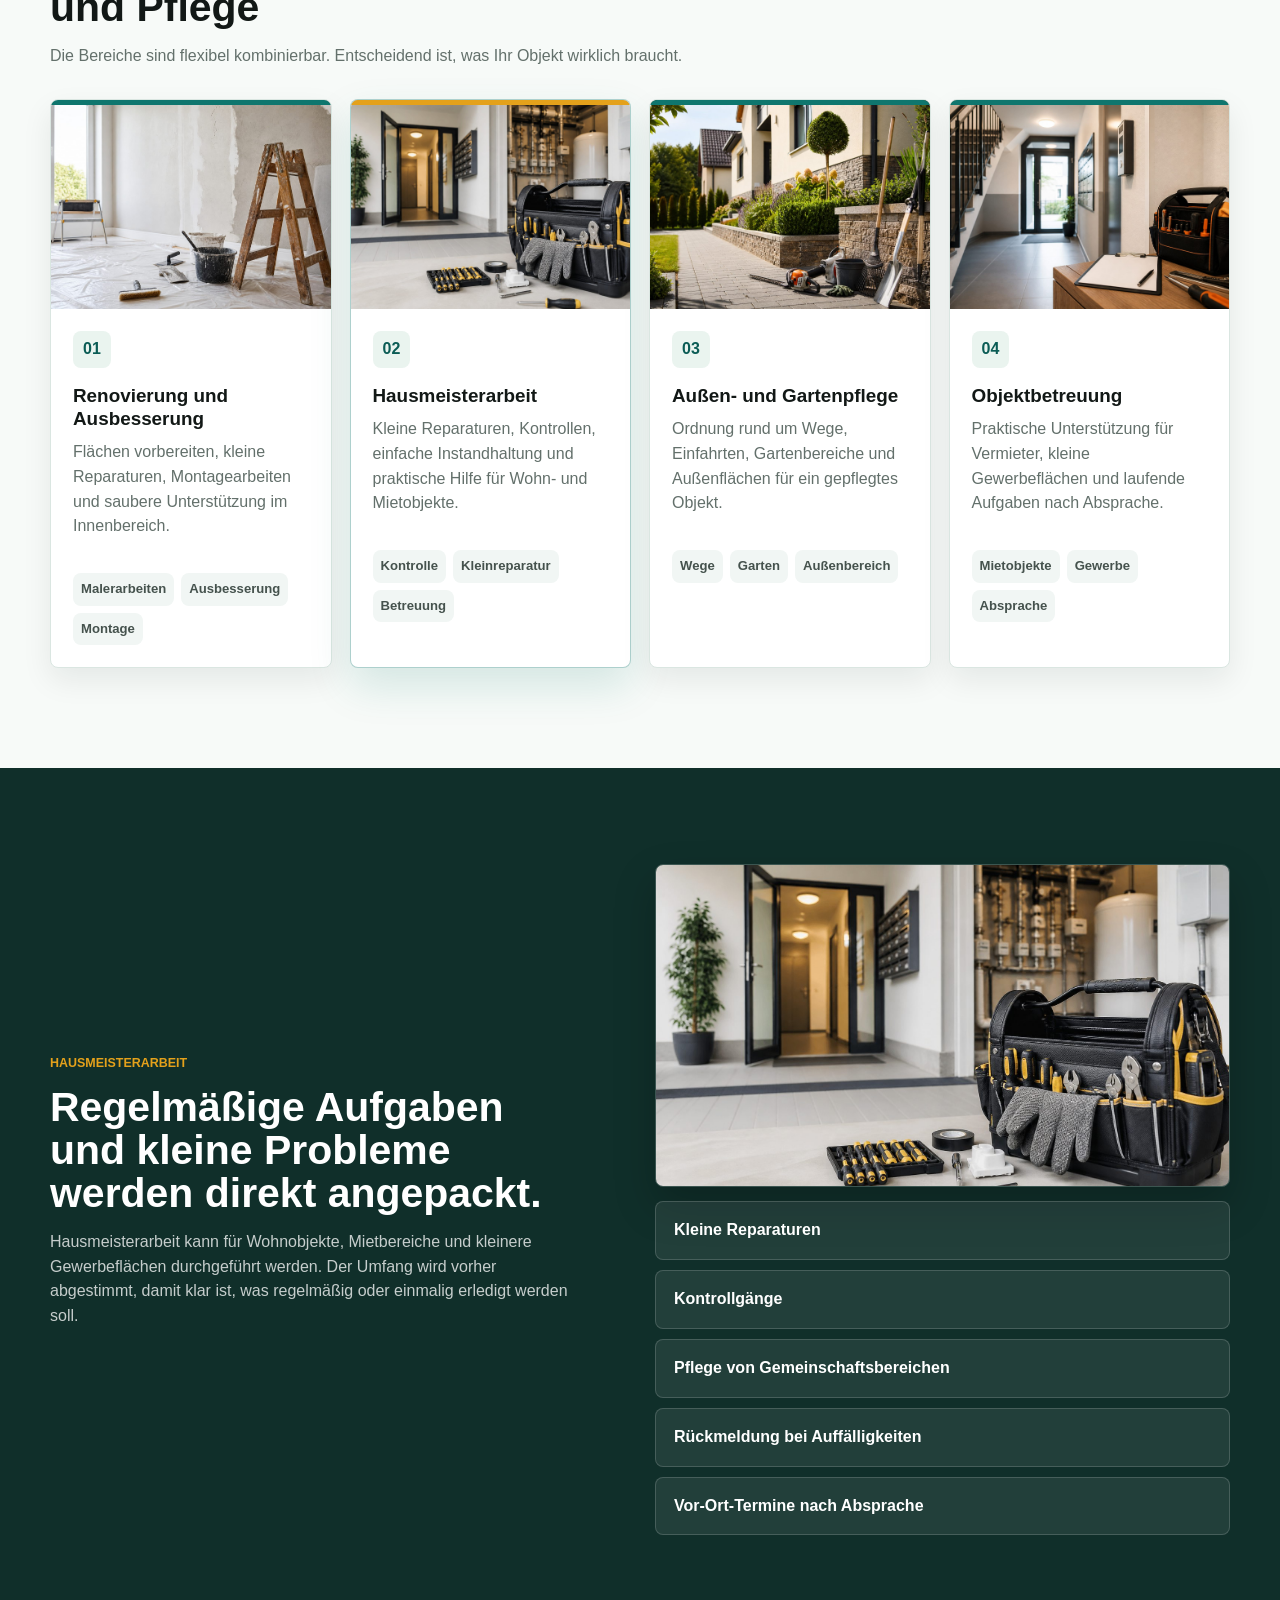
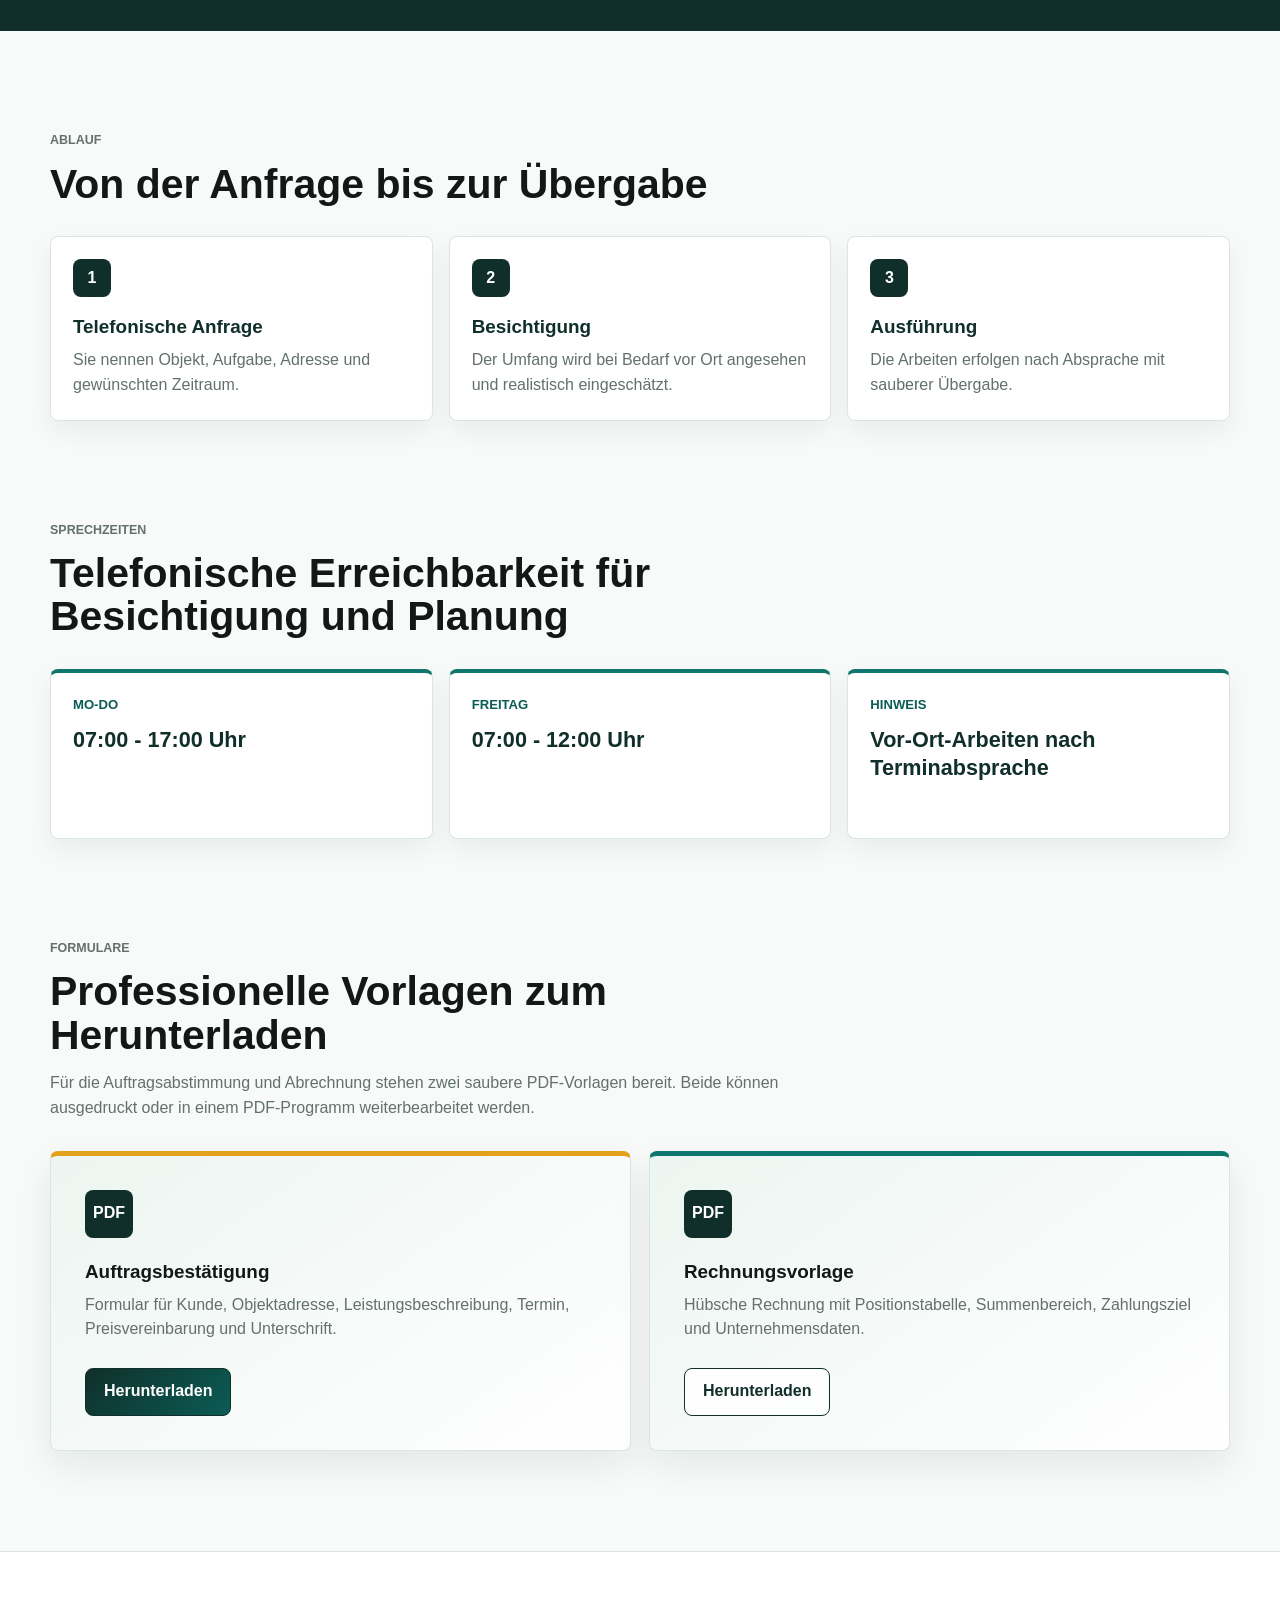
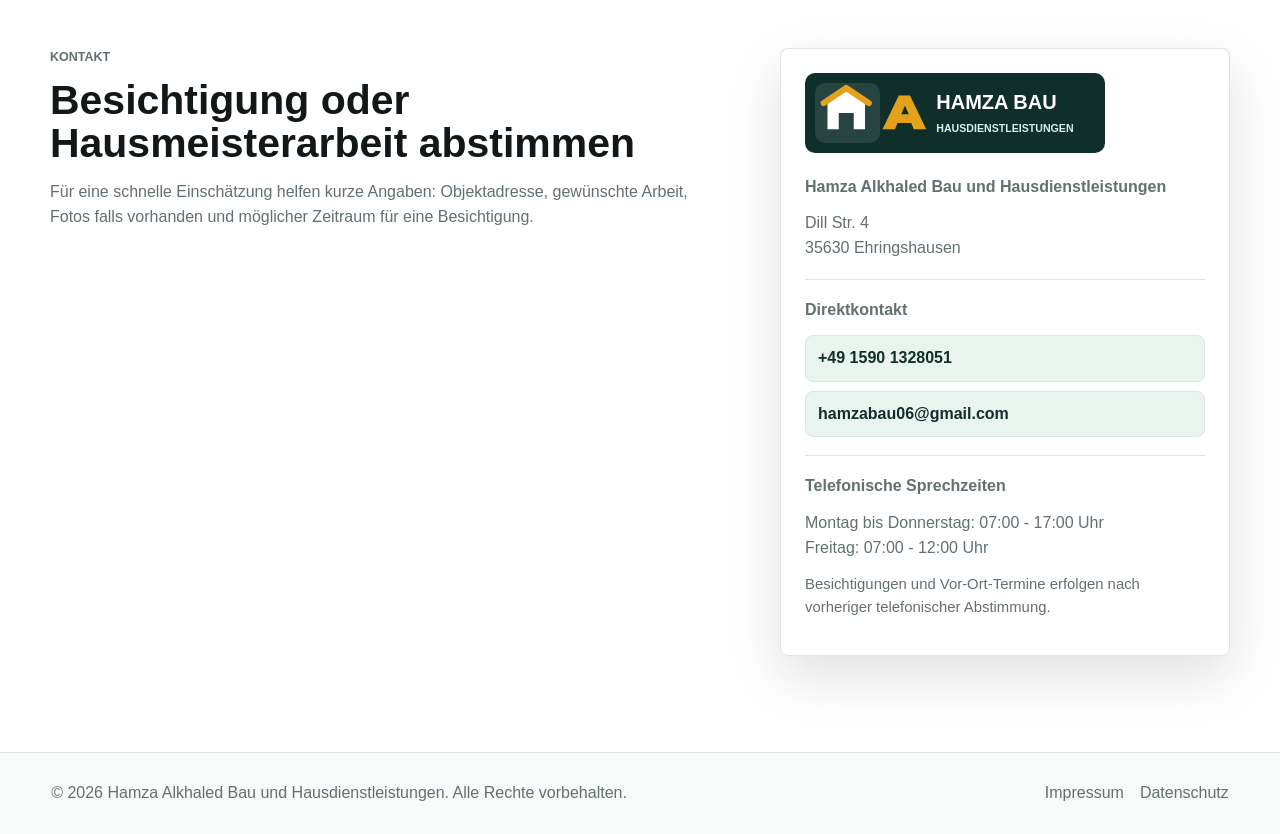
==== commit 2ba0dfbb: "Umlaute und Downloadbereich ergaenzen" ====
--- a/index.html
+++ b/index.html
@@ -6,7 +6,7 @@
     <title>Hamza Alkhaled Bau und Hausdienstleistungen | Ehringshausen</title>
     <meta
       name="description"
-      content="Hamza Alkhaled Bau und Hausdienstleistungen in der Dill Str. 4, 35630 Ehringshausen: Bau, Renovierung, Hausmeisterarbeit, Objektbetreuung und Aussenpflege nach Besichtigung. Kontakt: +49 1590 1328051."
+      content="Hamza Alkhaled Bau und Hausdienstleistungen in der Dill Str. 4, 35630 Ehringshausen: Bau, Renovierung, Hausmeisterarbeit, Objektbetreuung und Außenpflege nach Besichtigung. Kontakt: +49 1590 1328051."
     >
     <link rel="stylesheet" href="styles.css">
     <script src="assets/site-status.js" defer></script>
@@ -20,7 +20,7 @@
         <p class="eyebrow">Website in Bearbeitung</p>
         <h1 id="maintenance-title">Wir arbeiten gerade an der Seite.</h1>
         <p id="maintenance-message">
-          Die Website wird aktuell ueberarbeitet. Fuer Besichtigungen und Auftragsabstimmungen sind wir zu den
+          Die Website wird aktuell überarbeitet. Für Besichtigungen und Auftragsabstimmungen sind wir zu den
           telefonischen Sprechzeiten erreichbar.
         </p>
         <div class="maintenance-hours">
@@ -43,21 +43,22 @@
         <a href="#leistungen">Leistungen</a>
         <a href="#hausmeister">Hausmeisterarbeit</a>
         <a href="#ablauf">Ablauf</a>
+        <a href="#downloads">Downloads</a>
         <a href="#kontakt">Kontakt</a>
       </nav>
     </header>
 
     <main id="start">
       <section class="hero">
-        <img class="hero-image" src="assets/hamza-bau-hero.png" alt="Gepflegtes Wohnhaus mit Handwerksmaterialien fuer Bau und Hausdienstleistungen">
+        <img class="hero-image" src="assets/hamza-bau-hero.png" alt="Gepflegtes Wohnhaus mit Handwerksmaterialien für Bau und Hausdienstleistungen">
         <div class="hero-content">
           <div class="hero-panel">
             <p class="eyebrow">Bau, Hausmeisterarbeit und Objektpflege in Ehringshausen</p>
             <h1>Hamza Bau</h1>
-            <p class="hero-lead">Bau &amp; Hausdienstleistungen fuer gepflegte Objekte.</p>
+            <p class="hero-lead">Bau &amp; Hausdienstleistungen für gepflegte Objekte.</p>
             <p class="hero-copy">
-              Ihr Objekt in guten Haenden: Hamza Alkhaled Bau und Hausdienstleistungen uebernimmt praktische Arbeiten
-              rund um Haus, Wohnung, Aussenanlage und Mietobjekt. Erst wird der Auftrag sauber besichtigt, dann
+              Ihr Objekt in guten Händen: Hamza Alkhaled Bau und Hausdienstleistungen übernimmt praktische Arbeiten
+              rund um Haus, Wohnung, Außenanlage und Mietobjekt. Erst wird der Auftrag sauber besichtigt, dann
               realistisch geplant und ordentlich umgesetzt.
             </p>
             <div class="hero-actions">
@@ -83,22 +84,22 @@
                 <a href="mailto:hamzabau06@gmail.com">hamzabau06@gmail.com</a>
               </strong>
             </div>
-            <p>Fuer Besichtigung, Terminabsprache und Auftragsklaerung.</p>
+            <p>Für Besichtigung, Terminabsprache und Auftragsklärung.</p>
           </aside>
         </div>
       </section>
 
       <section class="trust-strip" aria-label="Kurzvorteile">
         <span>Besichtigung vor Ort</span>
-        <span>Hausmeisterarbeit durchfuehrbar</span>
+        <span>Hausmeisterarbeit durchführbar</span>
         <span>Klare Absprachen</span>
-        <span>Saubere Uebergabe</span>
+        <span>Saubere Übergabe</span>
       </section>
 
       <section class="section intro-panel" aria-labelledby="intro-title">
         <div class="intro-text">
           <p class="eyebrow">Firma vor Ort</p>
-          <h2 id="intro-title">Flexible Hilfe fuer Haus, Bau und laufende Objektpflege.</h2>
+          <h2 id="intro-title">Flexible Hilfe für Haus, Bau und laufende Objektpflege.</h2>
           <p>
             Ob Einzelauftrag oder wiederkehrende Arbeit: Die Leistung wird zum Objekt passend abgestimmt. Dadurch
             entsteht keine unklare Baustelle, sondern ein geplanter Ablauf mit Besichtigung, Termin und sauberem Ergebnis.
@@ -108,7 +109,7 @@
           <article>
             <span>01</span>
             <strong>Besichtigen</strong>
-            <p>Aufgabe, Ort und Umfang werden vor Beginn geklaert.</p>
+            <p>Aufgabe, Ort und Umfang werden vor Beginn geklärt.</p>
           </article>
           <article>
             <span>02</span>
@@ -118,7 +119,7 @@
           <article>
             <span>03</span>
             <strong>Erledigen</strong>
-            <p>Die Arbeit wird ordentlich umgesetzt und sauber uebergeben.</p>
+            <p>Die Arbeit wird ordentlich umgesetzt und sauber übergeben.</p>
           </article>
         </div>
       </section>
@@ -126,7 +127,7 @@
       <section class="section" id="leistungen" aria-labelledby="services-title">
         <div class="section-heading">
           <p class="eyebrow">Leistungen</p>
-          <h2 id="services-title">Flexible Leistungsboxen fuer Haus, Bau und Pflege</h2>
+          <h2 id="services-title">Flexible Leistungsboxen für Haus, Bau und Pflege</h2>
           <p>Die Bereiche sind flexibel kombinierbar. Entscheidend ist, was Ihr Objekt wirklich braucht.</p>
         </div>
 
@@ -136,7 +137,7 @@
             <div class="service-body">
               <span class="service-number">01</span>
               <h3>Renovierung und Ausbesserung</h3>
-              <p>Flaechen vorbereiten, kleine Reparaturen, Montagearbeiten und saubere Unterstuetzung im Innenbereich.</p>
+              <p>Flächen vorbereiten, kleine Reparaturen, Montagearbeiten und saubere Unterstützung im Innenbereich.</p>
               <div class="tag-row">
                 <span>Malerarbeiten</span>
                 <span>Ausbesserung</span>
@@ -150,7 +151,7 @@
             <div class="service-body">
               <span class="service-number">02</span>
               <h3>Hausmeisterarbeit</h3>
-              <p>Kleine Reparaturen, Kontrollen, einfache Instandhaltung und praktische Hilfe fuer Wohn- und Mietobjekte.</p>
+              <p>Kleine Reparaturen, Kontrollen, einfache Instandhaltung und praktische Hilfe für Wohn- und Mietobjekte.</p>
               <div class="tag-row">
                 <span>Kontrolle</span>
                 <span>Kleinreparatur</span>
@@ -160,25 +161,25 @@
           </article>
 
           <article class="service-card">
-            <img src="assets/service-aussenpflege.jpg" alt="Gepflegte Aussenanlage und Gartenbereich">
+            <img src="assets/service-aussenpflege.jpg" alt="Gepflegte Außenanlage und Gartenbereich">
             <div class="service-body">
               <span class="service-number">03</span>
-              <h3>Aussen- und Gartenpflege</h3>
-              <p>Ordnung rund um Wege, Einfahrten, Gartenbereiche und Aussenflaechen fuer ein gepflegtes Objekt.</p>
+              <h3>Außen- und Gartenpflege</h3>
+              <p>Ordnung rund um Wege, Einfahrten, Gartenbereiche und Außenflächen für ein gepflegtes Objekt.</p>
               <div class="tag-row">
                 <span>Wege</span>
                 <span>Garten</span>
-                <span>Aussenbereich</span>
+                <span>Außenbereich</span>
               </div>
             </div>
           </article>
 
           <article class="service-card">
-            <img src="assets/service-objektpflege.jpg" alt="Werkzeug und Checkliste fuer Objektbetreuung">
+            <img src="assets/service-objektpflege.jpg" alt="Werkzeug und Checkliste für Objektbetreuung">
             <div class="service-body">
               <span class="service-number">04</span>
               <h3>Objektbetreuung</h3>
-              <p>Praktische Unterstuetzung fuer Vermieter, kleine Gewerbeflaechen und laufende Aufgaben nach Absprache.</p>
+              <p>Praktische Unterstützung für Vermieter, kleine Gewerbeflächen und laufende Aufgaben nach Absprache.</p>
               <div class="tag-row">
                 <span>Mietobjekte</span>
                 <span>Gewerbe</span>
@@ -193,19 +194,19 @@
         <div class="feature-content">
           <div>
             <p class="eyebrow">Hausmeisterarbeit</p>
-            <h2 id="caretaker-title">Regelmaessige Aufgaben und kleine Probleme werden direkt angepackt.</h2>
+            <h2 id="caretaker-title">Regelmäßige Aufgaben und kleine Probleme werden direkt angepackt.</h2>
             <p>
-              Hausmeisterarbeit kann fuer Wohnobjekte, Mietbereiche und kleinere Gewerbeflaechen durchgefuehrt werden.
-              Der Umfang wird vorher abgestimmt, damit klar ist, was regelmaessig oder einmalig erledigt werden soll.
+              Hausmeisterarbeit kann für Wohnobjekte, Mietbereiche und kleinere Gewerbeflächen durchgeführt werden.
+              Der Umfang wird vorher abgestimmt, damit klar ist, was regelmäßig oder einmalig erledigt werden soll.
             </p>
           </div>
           <div class="feature-stack">
             <img src="assets/service-hausmeister.jpg" alt="Hausmeisterarbeit mit Werkzeug und Checkliste">
             <div class="feature-list">
               <span>Kleine Reparaturen</span>
-              <span>Kontrollgaenge</span>
+              <span>Kontrollgänge</span>
               <span>Pflege von Gemeinschaftsbereichen</span>
-              <span>Rueckmeldung bei Auffaelligkeiten</span>
+              <span>Rückmeldung bei Auffälligkeiten</span>
               <span>Vor-Ort-Termine nach Absprache</span>
             </div>
           </div>
@@ -215,23 +216,23 @@
       <section class="section" id="ablauf" aria-labelledby="process-title">
         <div class="section-heading">
           <p class="eyebrow">Ablauf</p>
-          <h2 id="process-title">Von der Anfrage bis zur Uebergabe</h2>
+          <h2 id="process-title">Von der Anfrage bis zur Übergabe</h2>
         </div>
         <div class="timeline-grid">
           <article>
             <span>1</span>
             <h3>Telefonische Anfrage</h3>
-            <p>Sie nennen Objekt, Aufgabe, Adresse und gewuenschten Zeitraum.</p>
+            <p>Sie nennen Objekt, Aufgabe, Adresse und gewünschten Zeitraum.</p>
           </article>
           <article>
             <span>2</span>
             <h3>Besichtigung</h3>
-            <p>Der Umfang wird bei Bedarf vor Ort angesehen und realistisch eingeschaetzt.</p>
+            <p>Der Umfang wird bei Bedarf vor Ort angesehen und realistisch eingeschätzt.</p>
           </article>
           <article>
             <span>3</span>
-            <h3>Ausfuehrung</h3>
-            <p>Die Arbeiten erfolgen nach Absprache mit sauberer Uebergabe.</p>
+            <h3>Ausführung</h3>
+            <p>Die Arbeiten erfolgen nach Absprache mit sauberer Übergabe.</p>
           </article>
         </div>
       </section>
@@ -239,7 +240,7 @@
       <section class="section info-section" aria-labelledby="hours-title">
         <div class="section-heading">
           <p class="eyebrow">Sprechzeiten</p>
-          <h2 id="hours-title">Telefonische Erreichbarkeit fuer Besichtigung und Planung</h2>
+          <h2 id="hours-title">Telefonische Erreichbarkeit für Besichtigung und Planung</h2>
         </div>
         <div class="hours-grid">
           <article>
@@ -253,6 +254,31 @@
           <article>
             <span>Hinweis</span>
             <strong>Vor-Ort-Arbeiten nach Terminabsprache</strong>
+          </article>
+        </div>
+      </section>
+
+      <section class="section download-section" id="downloads" aria-labelledby="downloads-title">
+        <div class="section-heading">
+          <p class="eyebrow">Formulare</p>
+          <h2 id="downloads-title">Professionelle Vorlagen zum Herunterladen</h2>
+          <p>
+            Für die Auftragsabstimmung und Abrechnung stehen zwei saubere PDF-Vorlagen bereit. Beide können ausgedruckt
+            oder in einem PDF-Programm weiterbearbeitet werden.
+          </p>
+        </div>
+        <div class="download-grid">
+          <article class="download-card">
+            <span>PDF</span>
+            <h3>Auftragsbestätigung</h3>
+            <p>Formular für Kunde, Objektadresse, Leistungsbeschreibung, Termin, Preisvereinbarung und Unterschrift.</p>
+            <a class="button primary" href="downloads/auftragsbestaetigung-hamza-bau.pdf" download>Herunterladen</a>
+          </article>
+          <article class="download-card">
+            <span>PDF</span>
+            <h3>Rechnungsvorlage</h3>
+            <p>Hübsche Rechnung mit Positionstabelle, Summenbereich, Zahlungsziel und Unternehmensdaten.</p>
+            <a class="button secondary" href="downloads/rechnung-hamza-bau.pdf" download>Herunterladen</a>
           </article>
         </div>
       </section>
@@ -263,8 +289,8 @@
             <p class="eyebrow">Kontakt</p>
             <h2 id="contact-title">Besichtigung oder Hausmeisterarbeit abstimmen</h2>
             <p>
-              Fuer eine schnelle Einschaetzung helfen kurze Angaben: Objektadresse, gewuenschte Arbeit, Fotos falls
-              vorhanden und moeglicher Zeitraum fuer eine Besichtigung.
+              Für eine schnelle Einschätzung helfen kurze Angaben: Objektadresse, gewünschte Arbeit, Fotos falls
+              vorhanden und möglicher Zeitraum für eine Besichtigung.
             </p>
           </div>
           <div class="contact-card">
--- a/styles.css
+++ b/styles.css
@@ -76,7 +76,7 @@
 }
 
 .brand-logo {
-  width: clamp(172px, 18vw, 238px);
+  width: clamp(220px, 24vw, 314px);
   display: block;
 }
 
@@ -238,7 +238,7 @@
 }
 
 .hero-card img {
-  width: min(220px, 100%);
+  width: min(290px, 100%);
   display: block;
   margin-bottom: 20px;
 }
@@ -546,6 +546,55 @@
   line-height: 1.18;
 }
 
+.download-section {
+  padding-top: 0;
+}
+
+.download-grid {
+  display: grid;
+  grid-template-columns: repeat(2, minmax(0, 1fr));
+  gap: 18px;
+}
+
+.download-card {
+  min-height: 300px;
+  display: flex;
+  flex-direction: column;
+  align-items: flex-start;
+  padding: clamp(24px, 4vw, 34px);
+  border: 1px solid var(--line);
+  border-top: 5px solid var(--gold);
+  border-radius: 8px;
+  background:
+    linear-gradient(145deg, rgba(234, 244, 239, 0.88), rgba(255, 255, 255, 0.92)),
+    #ffffff;
+  box-shadow: 0 14px 34px rgba(18, 24, 22, 0.08);
+}
+
+.download-card:nth-child(2) {
+  border-top-color: var(--teal);
+}
+
+.download-card > span {
+  width: 48px;
+  height: 48px;
+  display: inline-grid;
+  place-items: center;
+  margin-bottom: 22px;
+  border-radius: 8px;
+  background: var(--deep);
+  color: white;
+  font-weight: 900;
+}
+
+.download-card p {
+  color: var(--muted);
+}
+
+.download-card .button {
+  margin-top: auto;
+}
+
 .contact-section {
   background: #ffffff;
   border-top: 1px solid var(--line);
@@ -567,7 +616,7 @@
 
 .contact-logo,
 .maintenance-logo {
-  width: min(230px, 100%);
+  width: min(300px, 100%);
   display: block;
   margin-bottom: 22px;
 }
@@ -743,7 +792,8 @@
   .feature-content,
   .contact-content,
   .timeline-grid,
-  .hours-grid {
+  .hours-grid,
+  .download-grid {
     grid-template-columns: 1fr;
   }
 
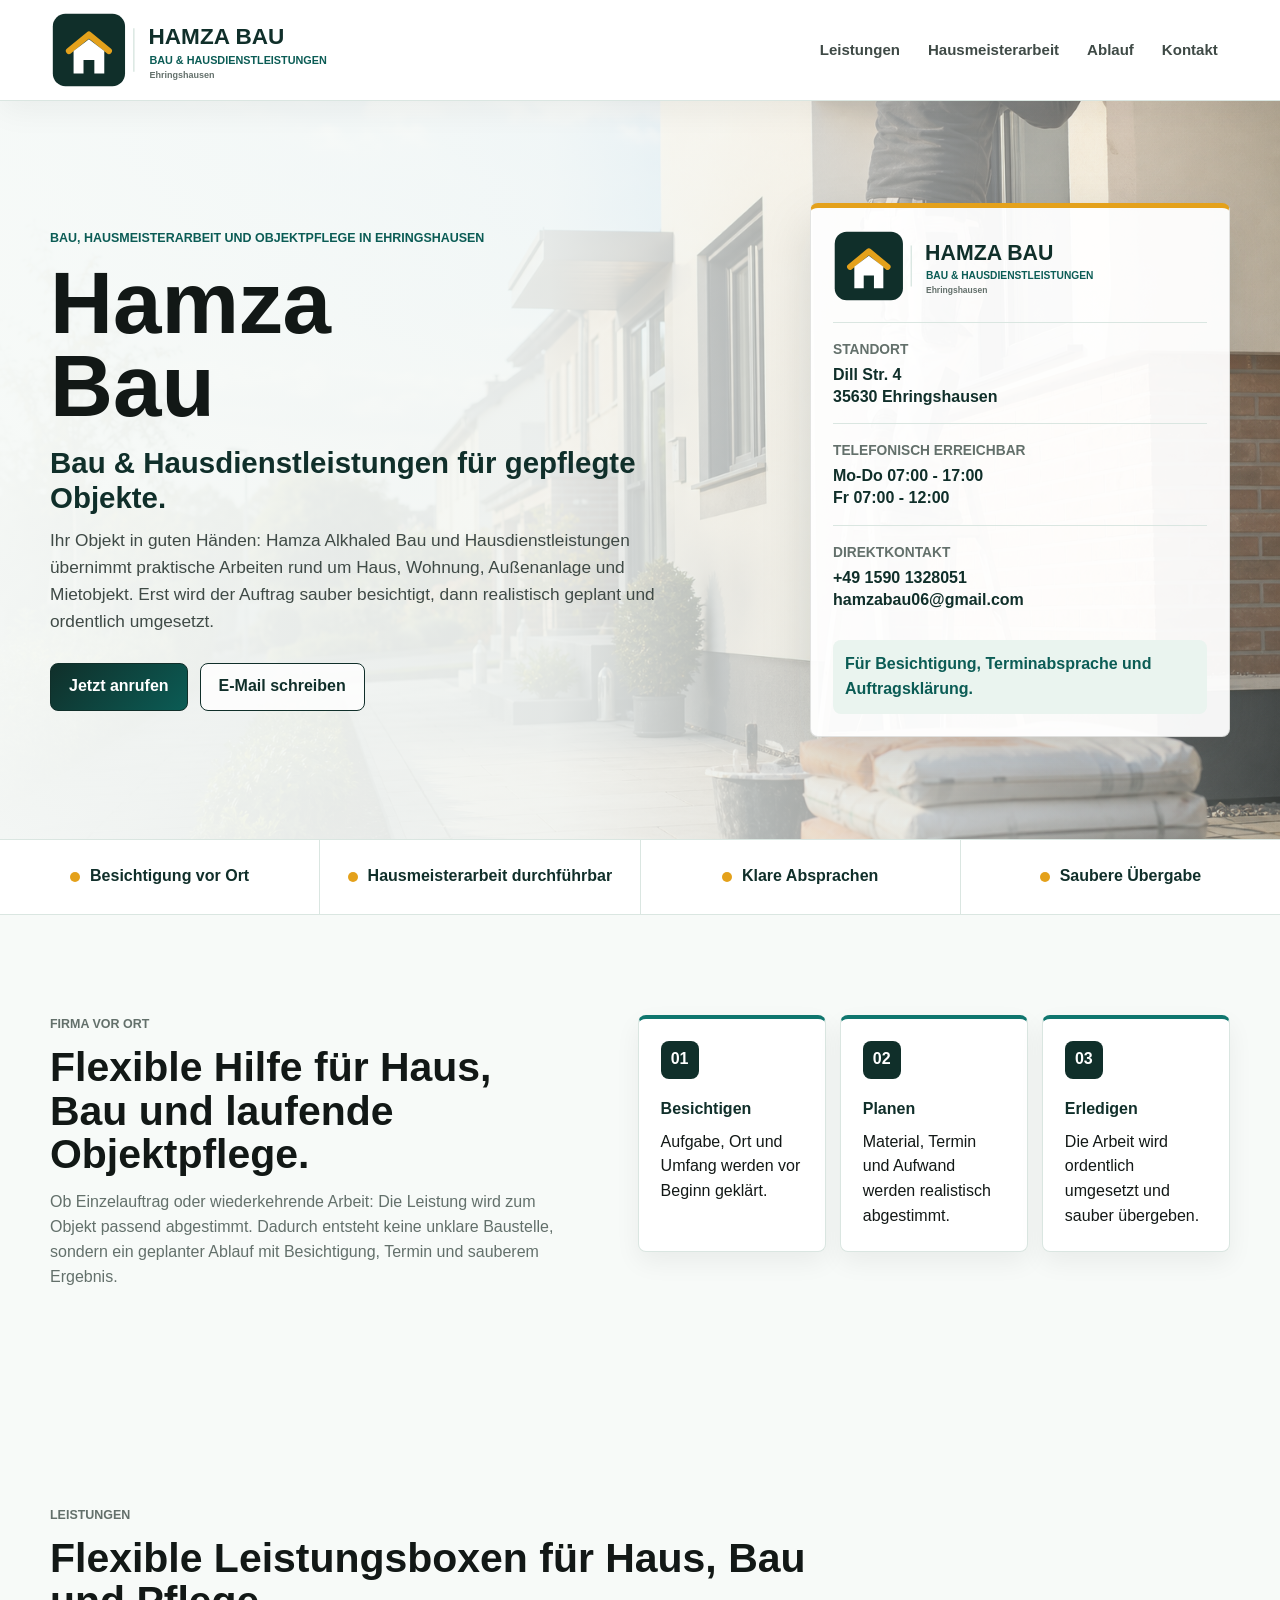
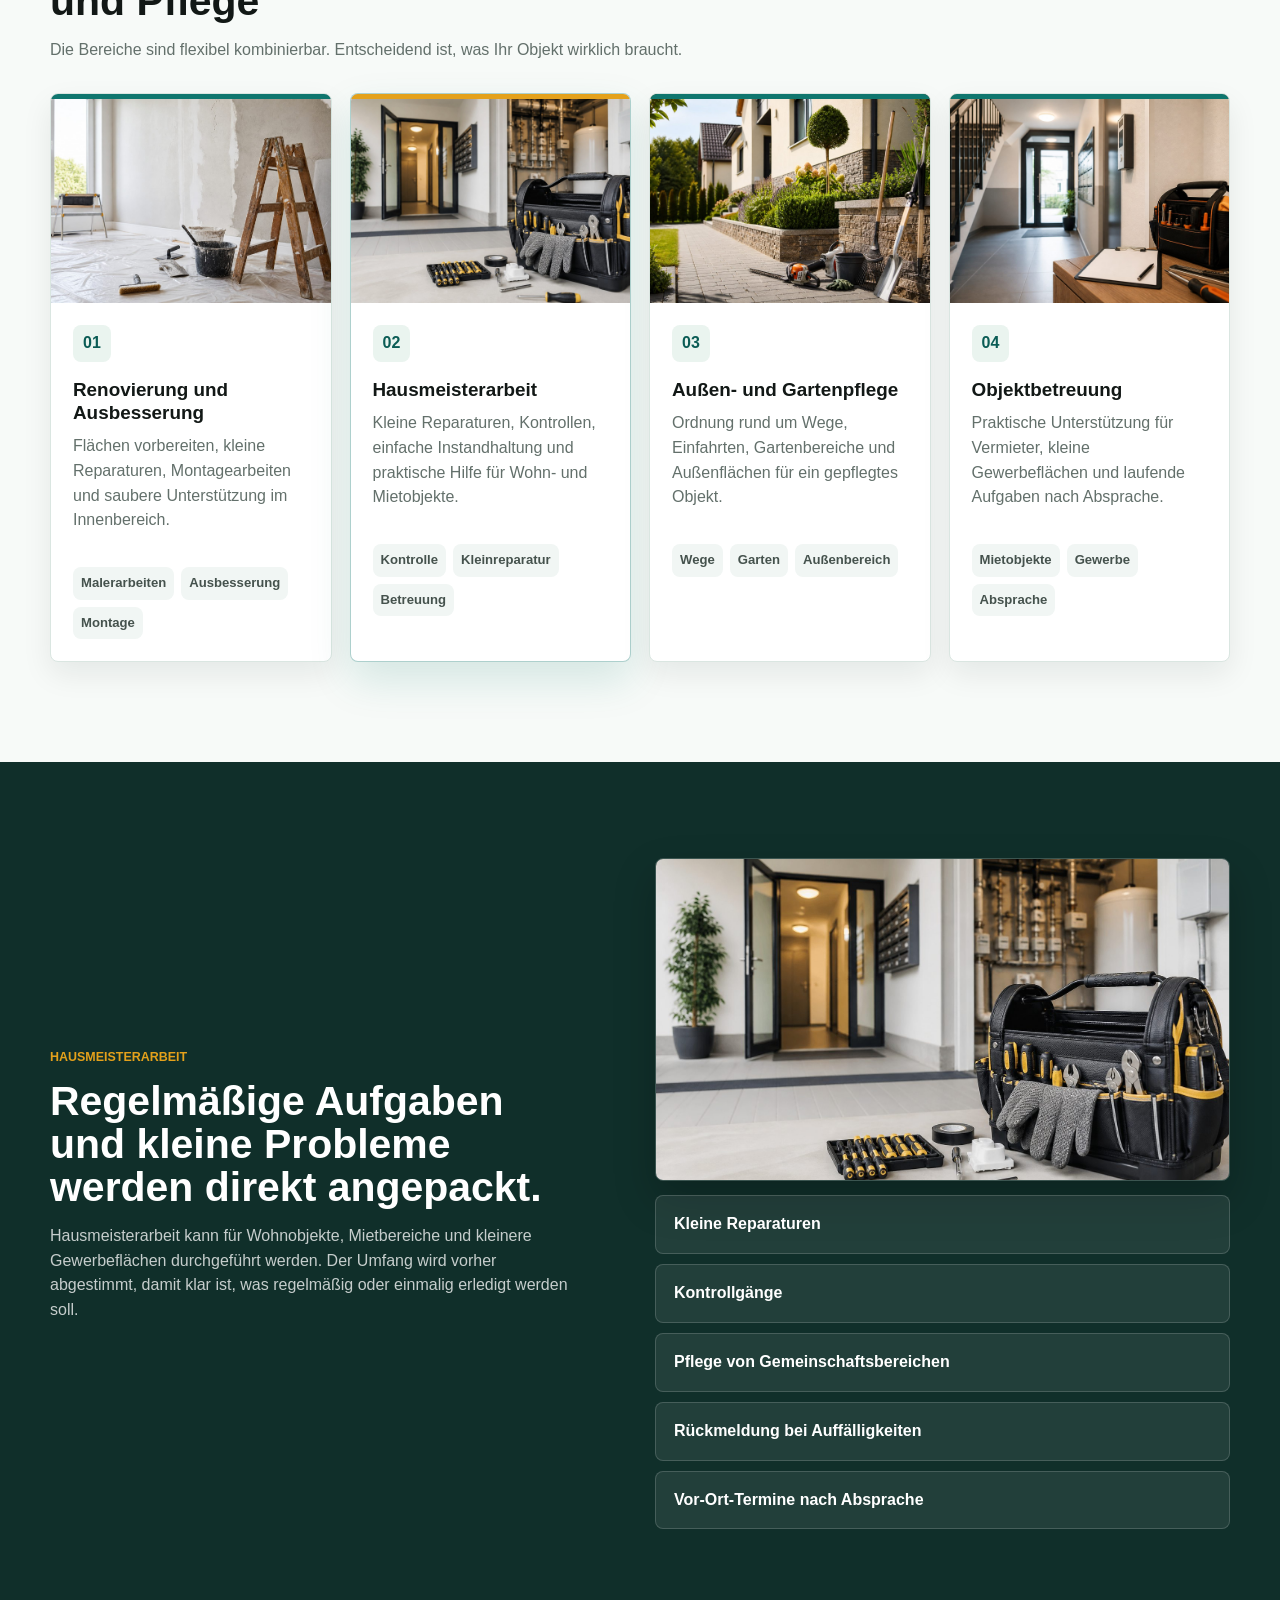
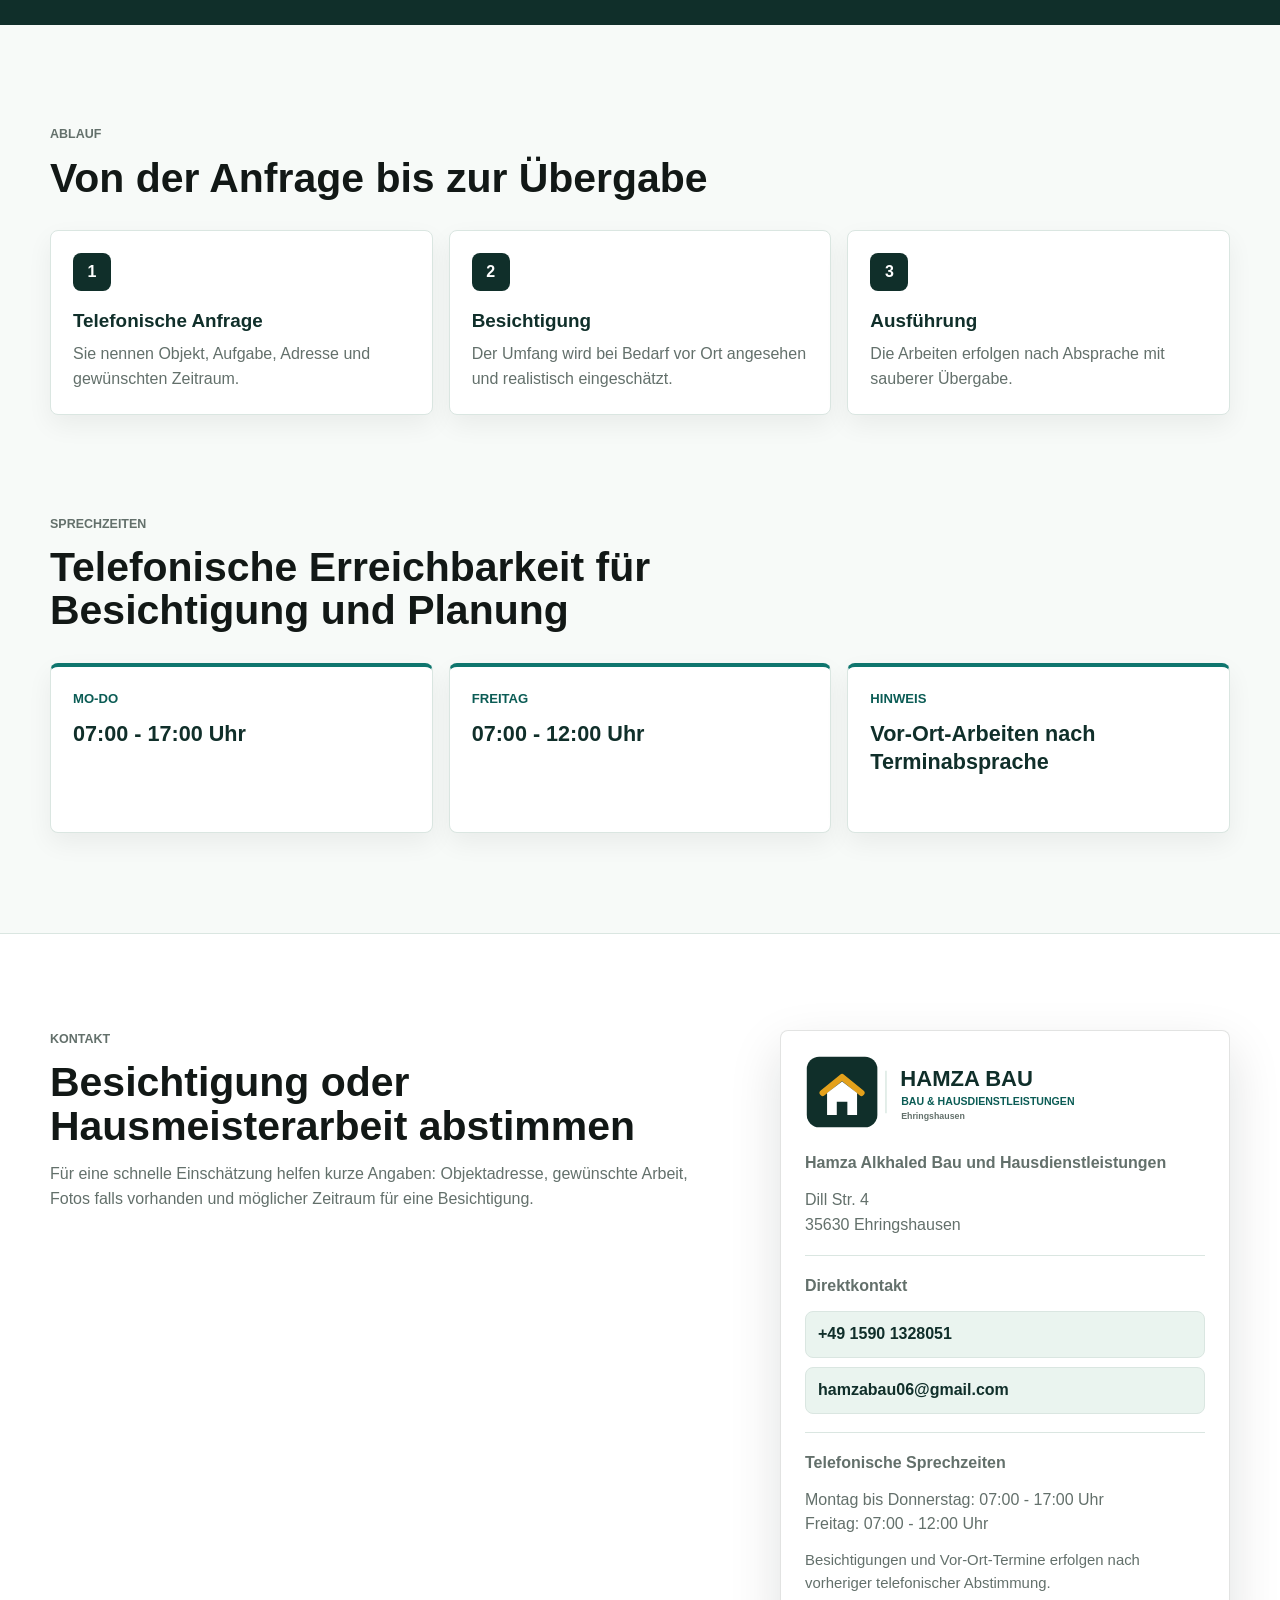
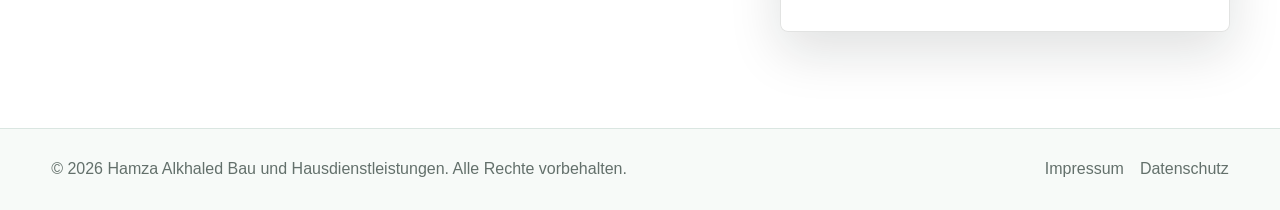
==== commit f92fe65b: "Vorlagen von Website entfernen" ====
--- a/index.html
+++ b/index.html
@@ -43,7 +43,6 @@
         <a href="#leistungen">Leistungen</a>
         <a href="#hausmeister">Hausmeisterarbeit</a>
         <a href="#ablauf">Ablauf</a>
-        <a href="#downloads">Downloads</a>
         <a href="#kontakt">Kontakt</a>
       </nav>
     </header>
@@ -258,31 +257,6 @@
         </div>
       </section>
 
-      <section class="section download-section" id="downloads" aria-labelledby="downloads-title">
-        <div class="section-heading">
-          <p class="eyebrow">Formulare</p>
-          <h2 id="downloads-title">Professionelle Vorlagen zum Herunterladen</h2>
-          <p>
-            Für die Auftragsabstimmung und Abrechnung stehen zwei saubere PDF-Vorlagen bereit. Beide können ausgedruckt
-            oder in einem PDF-Programm weiterbearbeitet werden.
-          </p>
-        </div>
-        <div class="download-grid">
-          <article class="download-card">
-            <span>PDF</span>
-            <h3>Auftragsbestätigung</h3>
-            <p>Formular für Kunde, Objektadresse, Leistungsbeschreibung, Termin, Preisvereinbarung und Unterschrift.</p>
-            <a class="button primary" href="downloads/auftragsbestaetigung-hamza-bau.pdf" download>Herunterladen</a>
-          </article>
-          <article class="download-card">
-            <span>PDF</span>
-            <h3>Rechnungsvorlage</h3>
-            <p>Hübsche Rechnung mit Positionstabelle, Summenbereich, Zahlungsziel und Unternehmensdaten.</p>
-            <a class="button secondary" href="downloads/rechnung-hamza-bau.pdf" download>Herunterladen</a>
-          </article>
-        </div>
-      </section>
-
       <section class="contact-section" id="kontakt" aria-labelledby="contact-title">
         <div class="contact-content">
           <div>
--- a/styles.css
+++ b/styles.css
@@ -546,55 +546,6 @@
   line-height: 1.18;
 }
 
-.download-section {
-  padding-top: 0;
-}
-
-.download-grid {
-  display: grid;
-  grid-template-columns: repeat(2, minmax(0, 1fr));
-  gap: 18px;
-}
-
-.download-card {
-  min-height: 300px;
-  display: flex;
-  flex-direction: column;
-  align-items: flex-start;
-  padding: clamp(24px, 4vw, 34px);
-  border: 1px solid var(--line);
-  border-top: 5px solid var(--gold);
-  border-radius: 8px;
-  background:
-    linear-gradient(145deg, rgba(234, 244, 239, 0.88), rgba(255, 255, 255, 0.92)),
-    #ffffff;
-  box-shadow: 0 14px 34px rgba(18, 24, 22, 0.08);
-}
-
-.download-card:nth-child(2) {
-  border-top-color: var(--teal);
-}
-
-.download-card > span {
-  width: 48px;
-  height: 48px;
-  display: inline-grid;
-  place-items: center;
-  margin-bottom: 22px;
-  border-radius: 8px;
-  background: var(--deep);
-  color: white;
-  font-weight: 900;
-}
-
-.download-card p {
-  color: var(--muted);
-}
-
-.download-card .button {
-  margin-top: auto;
-}
-
 .contact-section {
   background: #ffffff;
   border-top: 1px solid var(--line);
@@ -792,8 +743,7 @@
   .feature-content,
   .contact-content,
   .timeline-grid,
-  .hours-grid,
-  .download-grid {
+  .hours-grid {
     grid-template-columns: 1fr;
   }
 
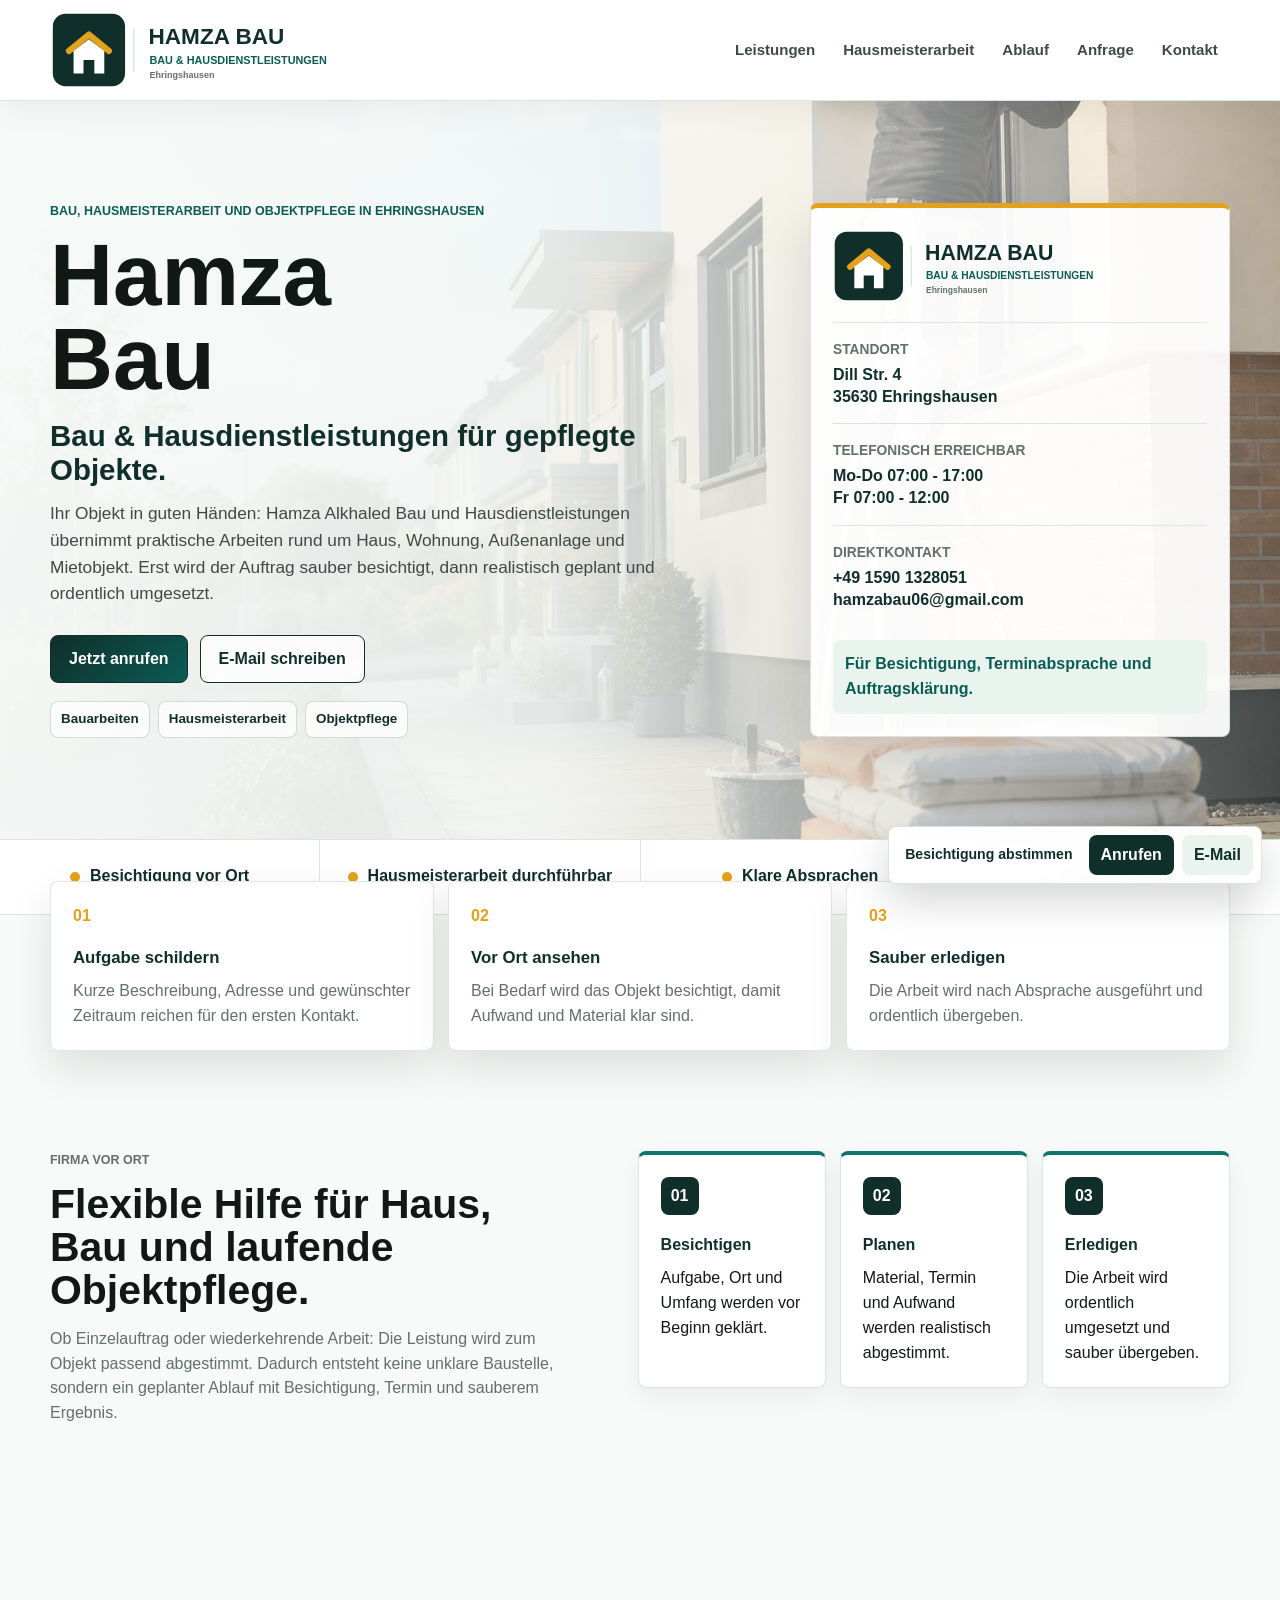
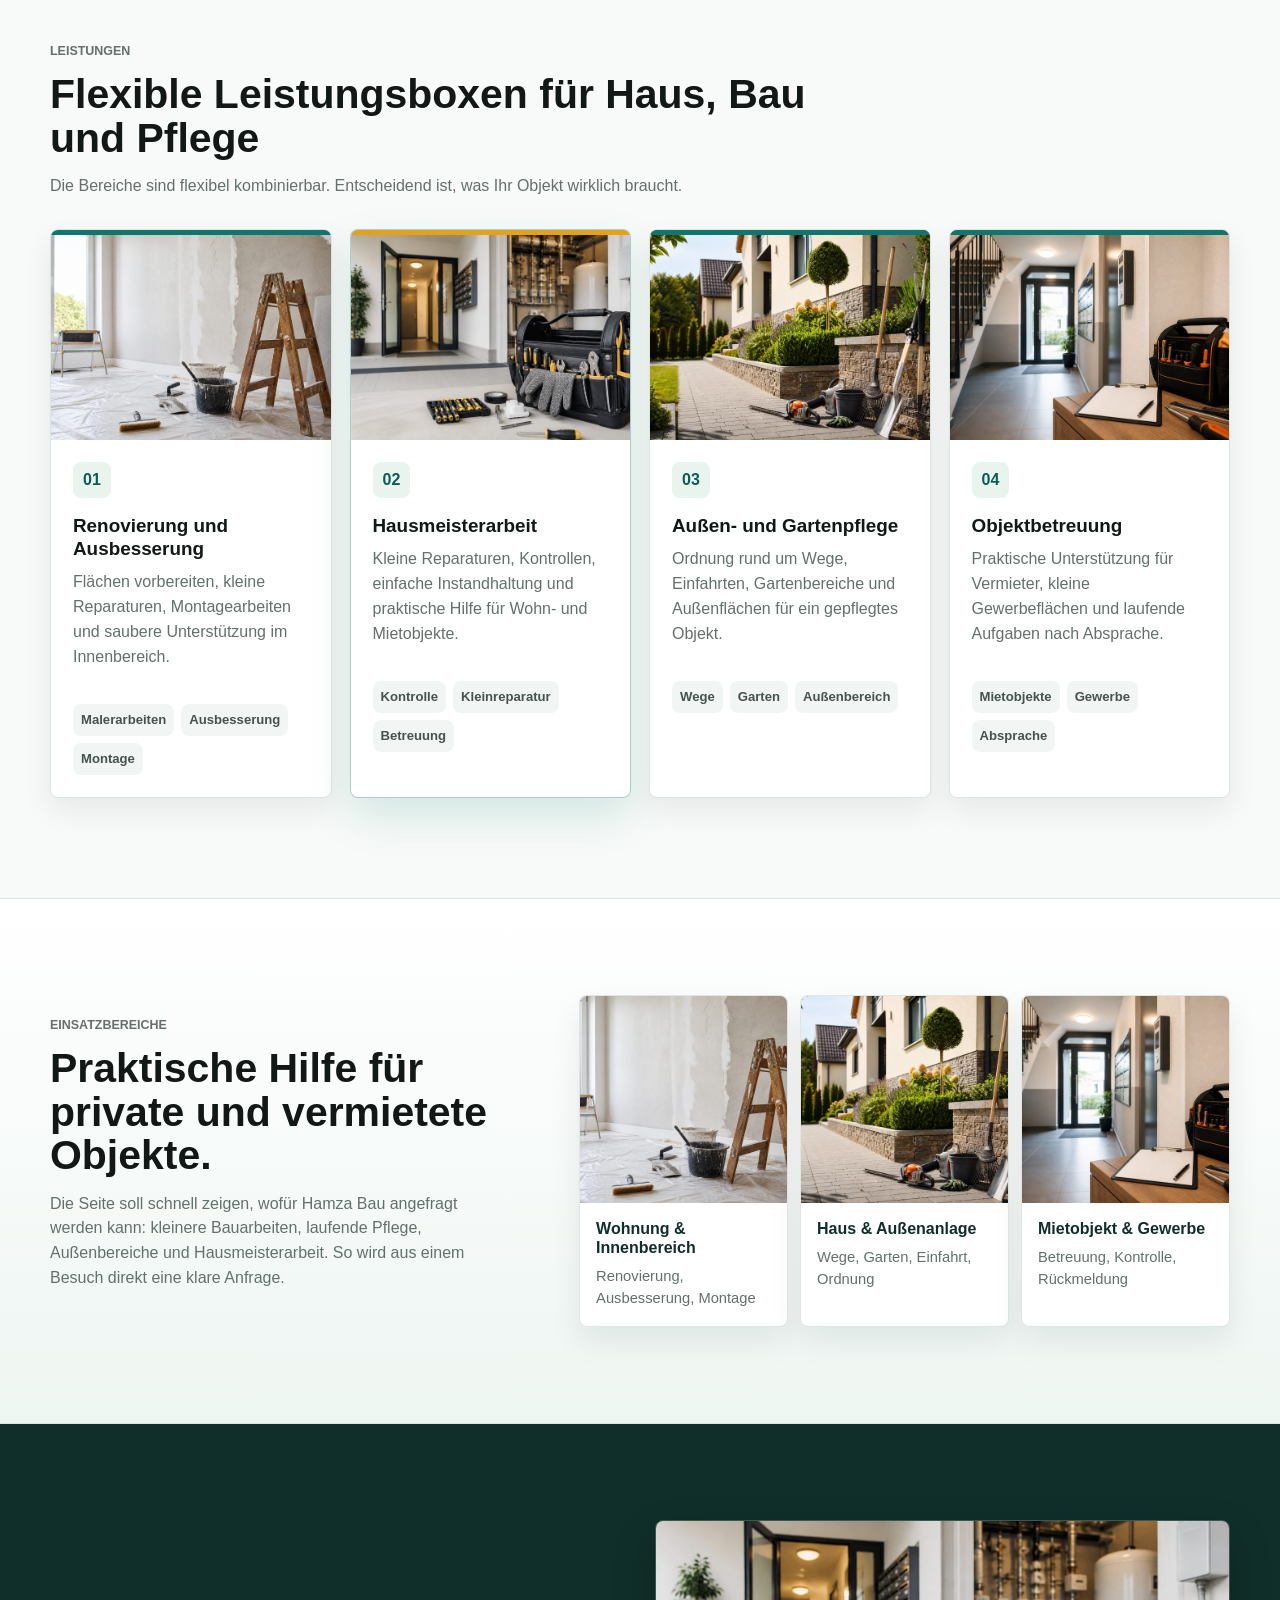
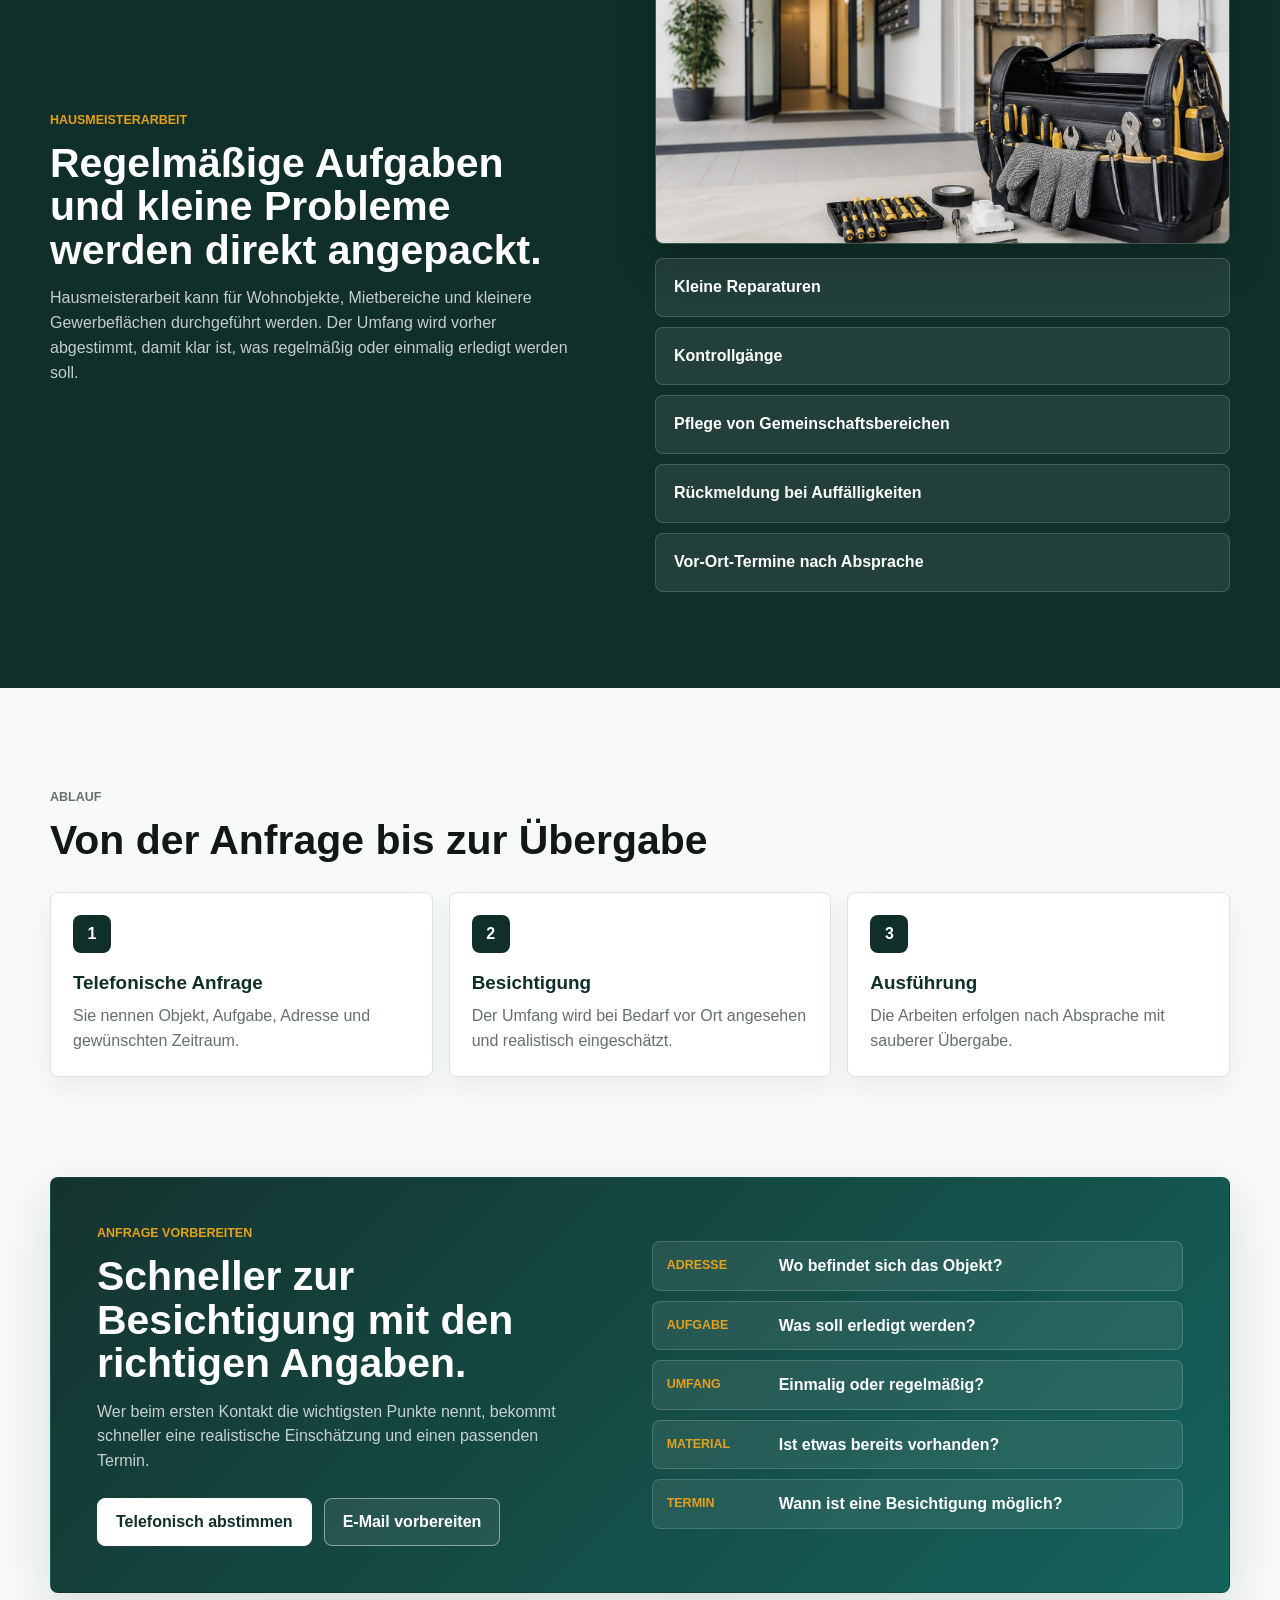
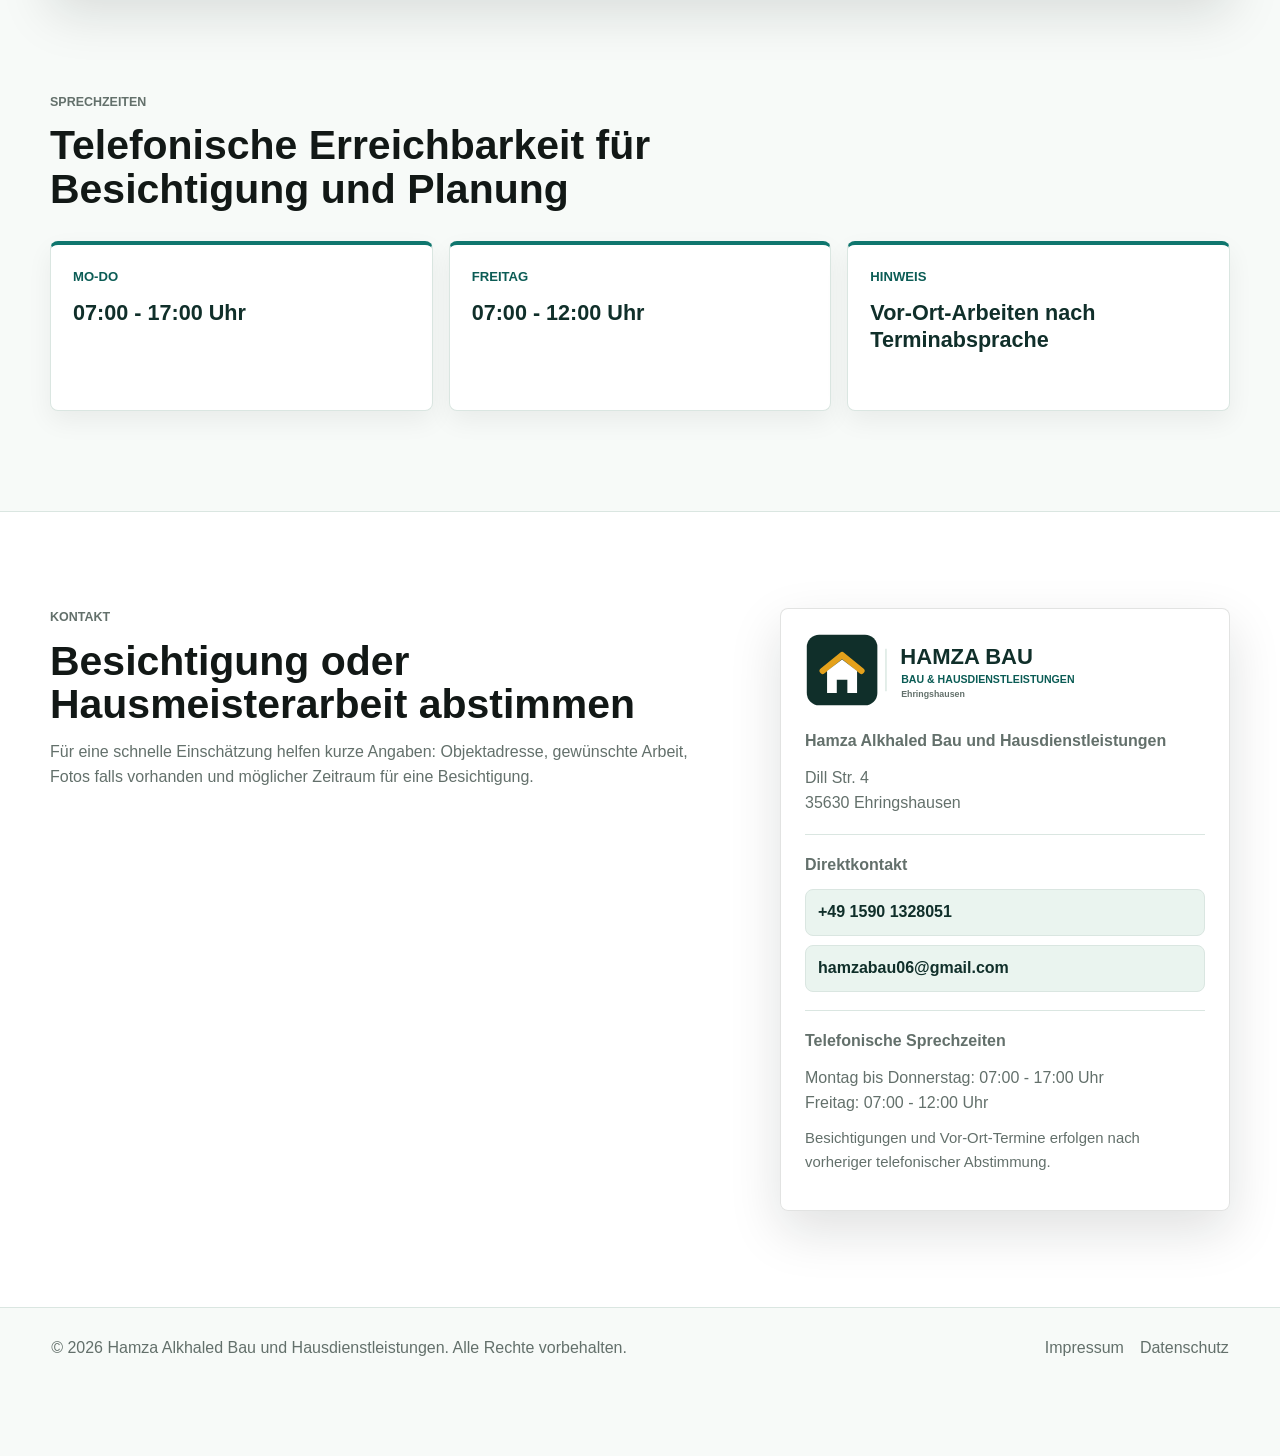
==== commit b5f2aa14: "Website kreativer und produktiver gestalten" ====
--- a/index.html
+++ b/index.html
@@ -43,6 +43,7 @@
         <a href="#leistungen">Leistungen</a>
         <a href="#hausmeister">Hausmeisterarbeit</a>
         <a href="#ablauf">Ablauf</a>
+        <a href="#anfrage">Anfrage</a>
         <a href="#kontakt">Kontakt</a>
       </nav>
     </header>
@@ -64,6 +65,11 @@
               <a class="button primary" href="tel:+4915901328051">Jetzt anrufen</a>
               <a class="button secondary" href="mailto:hamzabau06@gmail.com">E-Mail schreiben</a>
             </div>
+            <div class="hero-proof" aria-label="Arbeitsbereiche">
+              <span>Bauarbeiten</span>
+              <span>Hausmeisterarbeit</span>
+              <span>Objektpflege</span>
+            </div>
           </div>
 
           <aside class="hero-card" aria-label="Schnellinformationen">
@@ -93,6 +99,24 @@
         <span>Hausmeisterarbeit durchführbar</span>
         <span>Klare Absprachen</span>
         <span>Saubere Übergabe</span>
+      </section>
+
+      <section class="spotlight-strip" aria-label="Schnelle Orientierung">
+        <div>
+          <span>01</span>
+          <strong>Aufgabe schildern</strong>
+          <p>Kurze Beschreibung, Adresse und gewünschter Zeitraum reichen für den ersten Kontakt.</p>
+        </div>
+        <div>
+          <span>02</span>
+          <strong>Vor Ort ansehen</strong>
+          <p>Bei Bedarf wird das Objekt besichtigt, damit Aufwand und Material klar sind.</p>
+        </div>
+        <div>
+          <span>03</span>
+          <strong>Sauber erledigen</strong>
+          <p>Die Arbeit wird nach Absprache ausgeführt und ordentlich übergeben.</p>
+        </div>
       </section>
 
       <section class="section intro-panel" aria-labelledby="intro-title">
@@ -189,6 +213,36 @@
         </div>
       </section>
 
+      <section class="project-section" aria-labelledby="project-title">
+        <div class="project-content">
+          <div class="project-copy">
+            <p class="eyebrow">Einsatzbereiche</p>
+            <h2 id="project-title">Praktische Hilfe für private und vermietete Objekte.</h2>
+            <p>
+              Die Seite soll schnell zeigen, wofür Hamza Bau angefragt werden kann: kleinere Bauarbeiten,
+              laufende Pflege, Außenbereiche und Hausmeisterarbeit. So wird aus einem Besuch direkt eine klare Anfrage.
+            </p>
+          </div>
+          <div class="project-grid">
+            <article>
+              <img src="assets/service-renovierung.jpg" alt="Innenbereich mit Renovierungsarbeiten">
+              <strong>Wohnung &amp; Innenbereich</strong>
+              <span>Renovierung, Ausbesserung, Montage</span>
+            </article>
+            <article>
+              <img src="assets/service-aussenpflege.jpg" alt="Gepflegte Außenfläche">
+              <strong>Haus &amp; Außenanlage</strong>
+              <span>Wege, Garten, Einfahrt, Ordnung</span>
+            </article>
+            <article>
+              <img src="assets/service-objektpflege.jpg" alt="Objektbetreuung mit Checkliste">
+              <strong>Mietobjekt &amp; Gewerbe</strong>
+              <span>Betreuung, Kontrolle, Rückmeldung</span>
+            </article>
+          </div>
+        </div>
+      </section>
+
       <section class="feature-band" id="hausmeister" aria-labelledby="caretaker-title">
         <div class="feature-content">
           <div>
@@ -233,6 +287,48 @@
             <h3>Ausführung</h3>
             <p>Die Arbeiten erfolgen nach Absprache mit sauberer Übergabe.</p>
           </article>
+        </div>
+      </section>
+
+      <section class="section request-section" id="anfrage" aria-labelledby="request-title">
+        <div class="request-panel">
+          <div>
+            <p class="eyebrow">Anfrage vorbereiten</p>
+            <h2 id="request-title">Schneller zur Besichtigung mit den richtigen Angaben.</h2>
+            <p>
+              Wer beim ersten Kontakt die wichtigsten Punkte nennt, bekommt schneller eine realistische Einschätzung
+              und einen passenden Termin.
+            </p>
+            <div class="request-actions">
+              <a class="button primary" href="tel:+4915901328051">Telefonisch abstimmen</a>
+              <a
+                class="button secondary"
+                href="mailto:hamzabau06@gmail.com?subject=Besichtigungsanfrage%20Hamza%20Bau&body=Hallo%20Hamza%20Bau%2C%0A%0Aich%20m%C3%B6chte%20eine%20Besichtigung%20anfragen.%0A%0AObjektadresse%3A%0AGew%C3%BCnschte%20Arbeit%3A%0AFotos%20vorhanden%3A%0AGew%C3%BCnschter%20Zeitraum%3A%0ATelefonnummer%3A%0A%0AViele%20Gr%C3%BC%C3%9Fe"
+              >E-Mail vorbereiten</a>
+            </div>
+          </div>
+          <div class="request-checklist" aria-label="Checkliste für die Anfrage">
+            <article>
+              <span>Adresse</span>
+              <strong>Wo befindet sich das Objekt?</strong>
+            </article>
+            <article>
+              <span>Aufgabe</span>
+              <strong>Was soll erledigt werden?</strong>
+            </article>
+            <article>
+              <span>Umfang</span>
+              <strong>Einmalig oder regelmäßig?</strong>
+            </article>
+            <article>
+              <span>Material</span>
+              <strong>Ist etwas bereits vorhanden?</strong>
+            </article>
+            <article>
+              <span>Termin</span>
+              <strong>Wann ist eine Besichtigung möglich?</strong>
+            </article>
+          </div>
         </div>
       </section>
 
@@ -293,5 +389,11 @@
         <a href="datenschutz.html">Datenschutz</a>
       </div>
     </footer>
+
+    <div class="quick-contact-bar" aria-label="Schnellkontakt">
+      <span>Besichtigung abstimmen</span>
+      <a href="tel:+4915901328051">Anrufen</a>
+      <a href="mailto:hamzabau06@gmail.com">E-Mail</a>
+    </div>
   </body>
 </html>
--- a/styles.css
+++ b/styles.css
@@ -25,6 +25,7 @@
 
 body {
   margin: 0;
+  padding-bottom: 68px;
   background:
     linear-gradient(180deg, #ffffff 0%, var(--bg) 320px),
     var(--bg);
@@ -201,6 +202,23 @@
   margin-top: 28px;
 }
 
+.hero-proof {
+  display: flex;
+  flex-wrap: wrap;
+  gap: 8px;
+  margin-top: 18px;
+}
+
+.hero-proof span {
+  padding: 7px 10px;
+  border: 1px solid rgba(16, 47, 42, 0.16);
+  border-radius: 8px;
+  background: rgba(255, 255, 255, 0.72);
+  color: var(--deep);
+  font-size: 0.84rem;
+  font-weight: 900;
+}
+
 .button {
   min-height: 48px;
   display: inline-flex;
@@ -309,6 +327,44 @@
   flex: 0 0 auto;
   border-radius: 50%;
   background: var(--gold);
+}
+
+.spotlight-strip {
+  width: min(1180px, calc(100% - 36px));
+  margin: -34px auto 0;
+  position: relative;
+  z-index: 2;
+  display: grid;
+  grid-template-columns: repeat(3, minmax(0, 1fr));
+  gap: 14px;
+}
+
+.spotlight-strip div {
+  min-height: 164px;
+  padding: 22px;
+  border: 1px solid rgba(16, 47, 42, 0.12);
+  border-radius: 8px;
+  background: rgba(255, 255, 255, 0.96);
+  box-shadow: 0 18px 42px rgba(18, 24, 22, 0.11);
+}
+
+.spotlight-strip span {
+  display: inline-flex;
+  margin-bottom: 16px;
+  color: var(--gold);
+  font-weight: 900;
+}
+
+.spotlight-strip strong {
+  display: block;
+  margin-bottom: 8px;
+  color: var(--deep);
+  font-size: 1.05rem;
+}
+
+.spotlight-strip p {
+  margin-bottom: 0;
+  color: var(--muted);
 }
 
 .section {
@@ -444,6 +500,15 @@
   background: var(--gold);
 }
 
+.service-card {
+  transition: transform 160ms ease, box-shadow 160ms ease;
+}
+
+.service-card:hover {
+  transform: translateY(-4px);
+  box-shadow: 0 20px 44px rgba(18, 24, 22, 0.12);
+}
+
 .tag-row {
   display: flex;
   flex-wrap: wrap;
@@ -512,6 +577,67 @@
   font-weight: 800;
 }
 
+.project-section {
+  background:
+    linear-gradient(180deg, #ffffff 0%, #eef6f2 100%);
+  border-block: 1px solid var(--line);
+}
+
+.project-content {
+  width: min(1180px, calc(100% - 36px));
+  margin: 0 auto;
+  display: grid;
+  grid-template-columns: minmax(0, 0.82fr) minmax(420px, 1.18fr);
+  gap: clamp(28px, 6vw, 78px);
+  align-items: center;
+  padding: clamp(58px, 8vw, 96px) 0;
+}
+
+.project-copy p {
+  color: var(--muted);
+}
+
+.project-grid {
+  display: grid;
+  grid-template-columns: repeat(3, minmax(0, 1fr));
+  gap: 12px;
+}
+
+.project-grid article {
+  min-height: 320px;
+  overflow: hidden;
+  border: 1px solid rgba(16, 47, 42, 0.12);
+  border-radius: 8px;
+  background: white;
+  box-shadow: 0 14px 32px rgba(18, 24, 22, 0.08);
+}
+
+.project-grid img {
+  width: 100%;
+  aspect-ratio: 1 / 1;
+  display: block;
+  object-fit: cover;
+}
+
+.project-grid strong,
+.project-grid span {
+  display: block;
+  padding-inline: 16px;
+}
+
+.project-grid strong {
+  padding-top: 16px;
+  color: var(--deep);
+  line-height: 1.2;
+}
+
+.project-grid span {
+  padding-top: 7px;
+  padding-bottom: 16px;
+  color: var(--muted);
+  font-size: 0.92rem;
+}
+
 .timeline-grid,
 .hours-grid {
   display: grid;
@@ -525,6 +651,78 @@
 
 .info-section {
   padding-top: 0;
+}
+
+.request-section {
+  padding-top: 0;
+}
+
+.request-panel {
+  display: grid;
+  grid-template-columns: minmax(0, 0.95fr) minmax(340px, 1.05fr);
+  gap: clamp(28px, 6vw, 74px);
+  align-items: center;
+  padding: clamp(28px, 5vw, 46px);
+  border: 1px solid rgba(16, 47, 42, 0.12);
+  border-radius: 8px;
+  background:
+    linear-gradient(135deg, rgba(16, 47, 42, 0.98), rgba(11, 92, 85, 0.96));
+  color: white;
+  box-shadow: var(--shadow);
+}
+
+.request-panel .eyebrow {
+  color: var(--gold);
+}
+
+.request-panel p {
+  color: rgba(255, 255, 255, 0.76);
+}
+
+.request-actions {
+  display: flex;
+  flex-wrap: wrap;
+  gap: 12px;
+  margin-top: 24px;
+}
+
+.request-actions .button.primary {
+  border-color: white;
+  background: white;
+  color: var(--deep);
+}
+
+.request-actions .button.secondary {
+  border-color: rgba(255, 255, 255, 0.46);
+  background: rgba(255, 255, 255, 0.08);
+  color: white;
+}
+
+.request-checklist {
+  display: grid;
+  gap: 10px;
+}
+
+.request-checklist article {
+  display: grid;
+  grid-template-columns: 98px minmax(0, 1fr);
+  gap: 14px;
+  align-items: center;
+  padding: 14px;
+  border: 1px solid rgba(255, 255, 255, 0.16);
+  border-radius: 8px;
+  background: rgba(255, 255, 255, 0.08);
+}
+
+.request-checklist span {
+  color: var(--gold);
+  font-size: 0.78rem;
+  font-weight: 900;
+  text-transform: uppercase;
+}
+
+.request-checklist strong {
+  line-height: 1.22;
 }
 
 .hours-grid article {
@@ -630,6 +828,47 @@
 .footer-links {
   display: flex;
   gap: 16px;
+}
+
+.quick-contact-bar {
+  position: fixed;
+  right: 18px;
+  bottom: 16px;
+  z-index: 20;
+  display: flex;
+  align-items: center;
+  gap: 8px;
+  padding: 8px;
+  border: 1px solid rgba(16, 47, 42, 0.14);
+  border-radius: 8px;
+  background: rgba(255, 255, 255, 0.96);
+  box-shadow: 0 16px 42px rgba(18, 24, 22, 0.18);
+  backdrop-filter: blur(16px);
+}
+
+.quick-contact-bar span {
+  padding: 0 8px;
+  color: var(--deep);
+  font-size: 0.88rem;
+  font-weight: 900;
+}
+
+.quick-contact-bar a {
+  min-height: 40px;
+  display: inline-flex;
+  align-items: center;
+  justify-content: center;
+  padding: 0 12px;
+  border-radius: 8px;
+  background: var(--deep);
+  color: white;
+  font-weight: 900;
+  text-decoration: none;
+}
+
+.quick-contact-bar a:last-child {
+  background: var(--soft);
+  color: var(--deep);
 }
 
 .maintenance-screen {
@@ -716,6 +955,19 @@
   .method-grid {
     grid-template-columns: 1fr;
   }
+
+  .spotlight-strip,
+  .project-grid {
+    grid-template-columns: 1fr;
+  }
+
+  .project-grid article {
+    min-height: 0;
+  }
+
+  .project-grid img {
+    aspect-ratio: 16 / 9;
+  }
 }
 
 @media (max-width: 860px) {
@@ -742,6 +994,8 @@
   .intro-panel,
   .feature-content,
   .contact-content,
+  .project-content,
+  .request-panel,
   .timeline-grid,
   .hours-grid {
     grid-template-columns: 1fr;
@@ -758,6 +1012,17 @@
   .footer {
     align-items: flex-start;
     flex-direction: column;
+  }
+
+  .spotlight-strip {
+    margin-top: 18px;
+  }
+
+  .quick-contact-bar {
+    right: 10px;
+    left: 10px;
+    bottom: 10px;
+    justify-content: space-between;
   }
 }
 
@@ -775,4 +1040,17 @@
   .contact-card {
     padding: 20px;
   }
-}
+
+  .quick-contact-bar span {
+    display: none;
+  }
+
+  .quick-contact-bar a {
+    flex: 1;
+  }
+
+  .request-checklist article {
+    grid-template-columns: 1fr;
+    gap: 4px;
+  }
+}
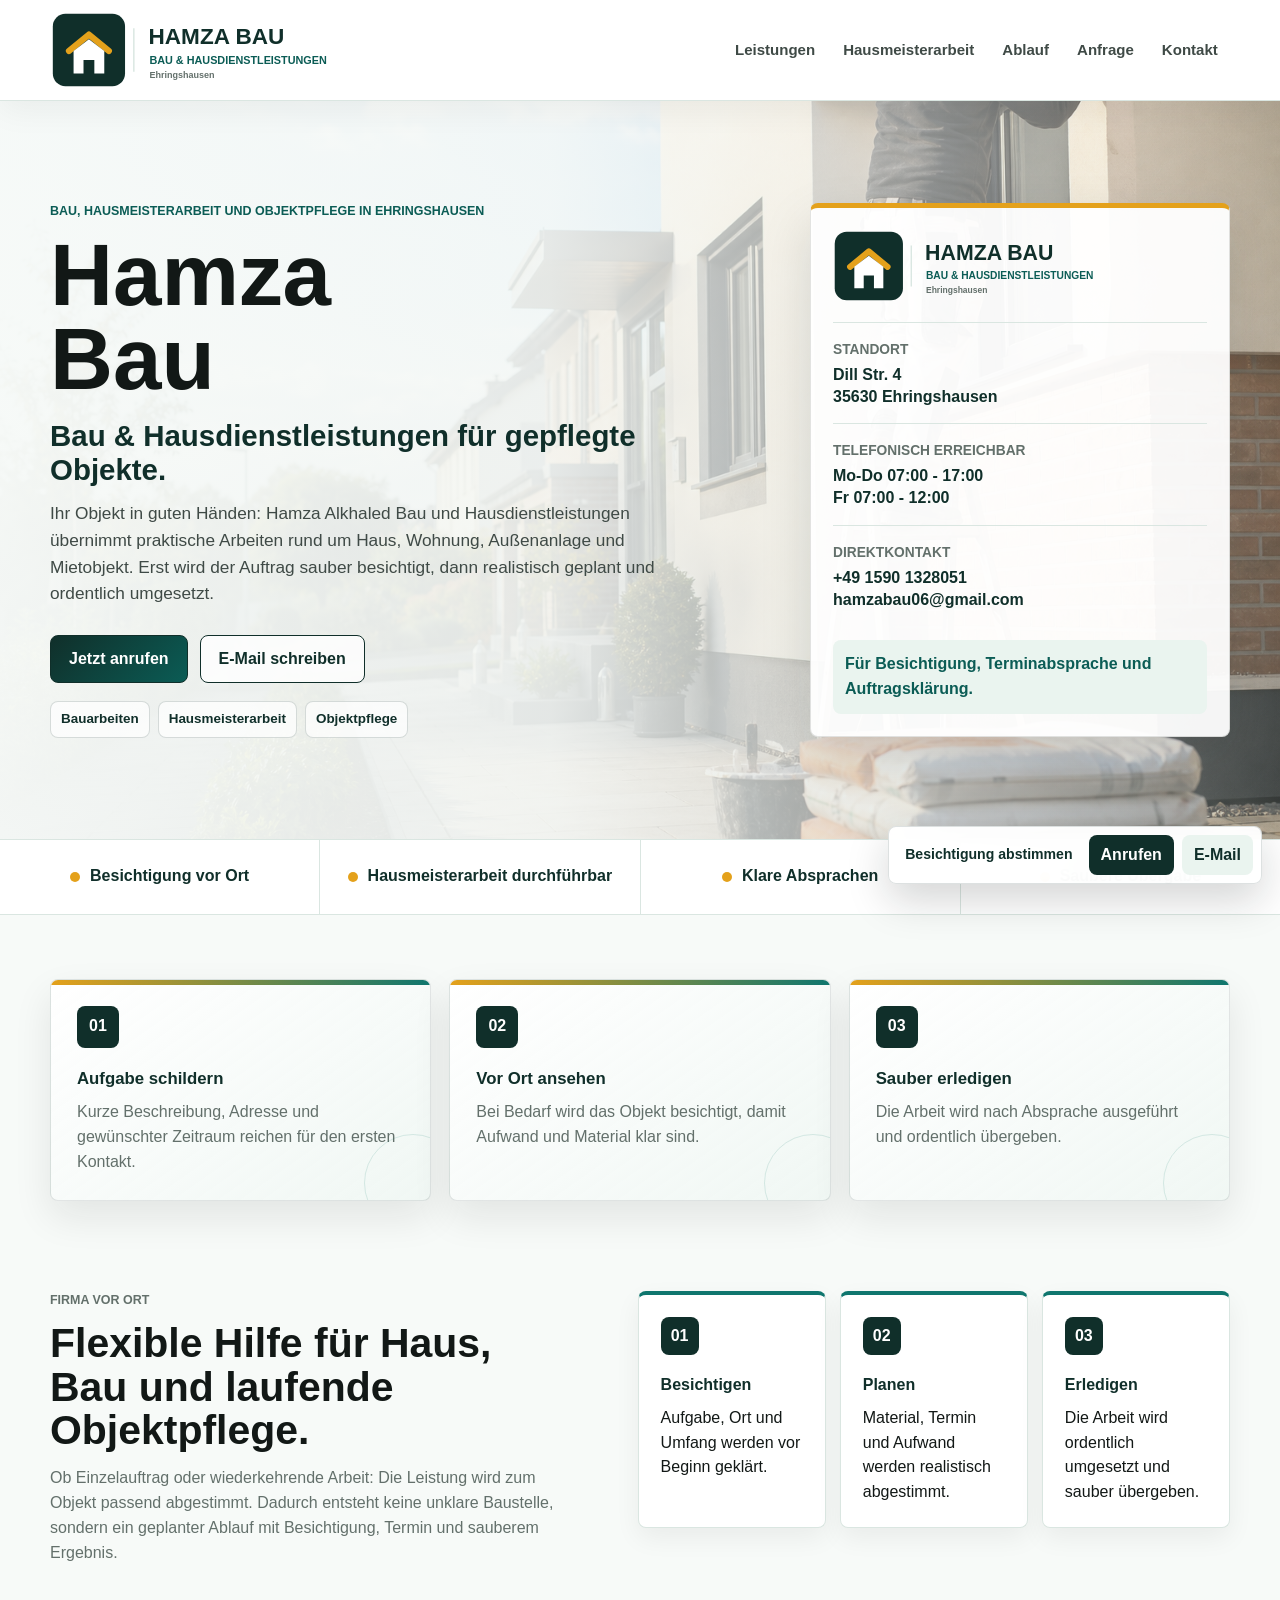
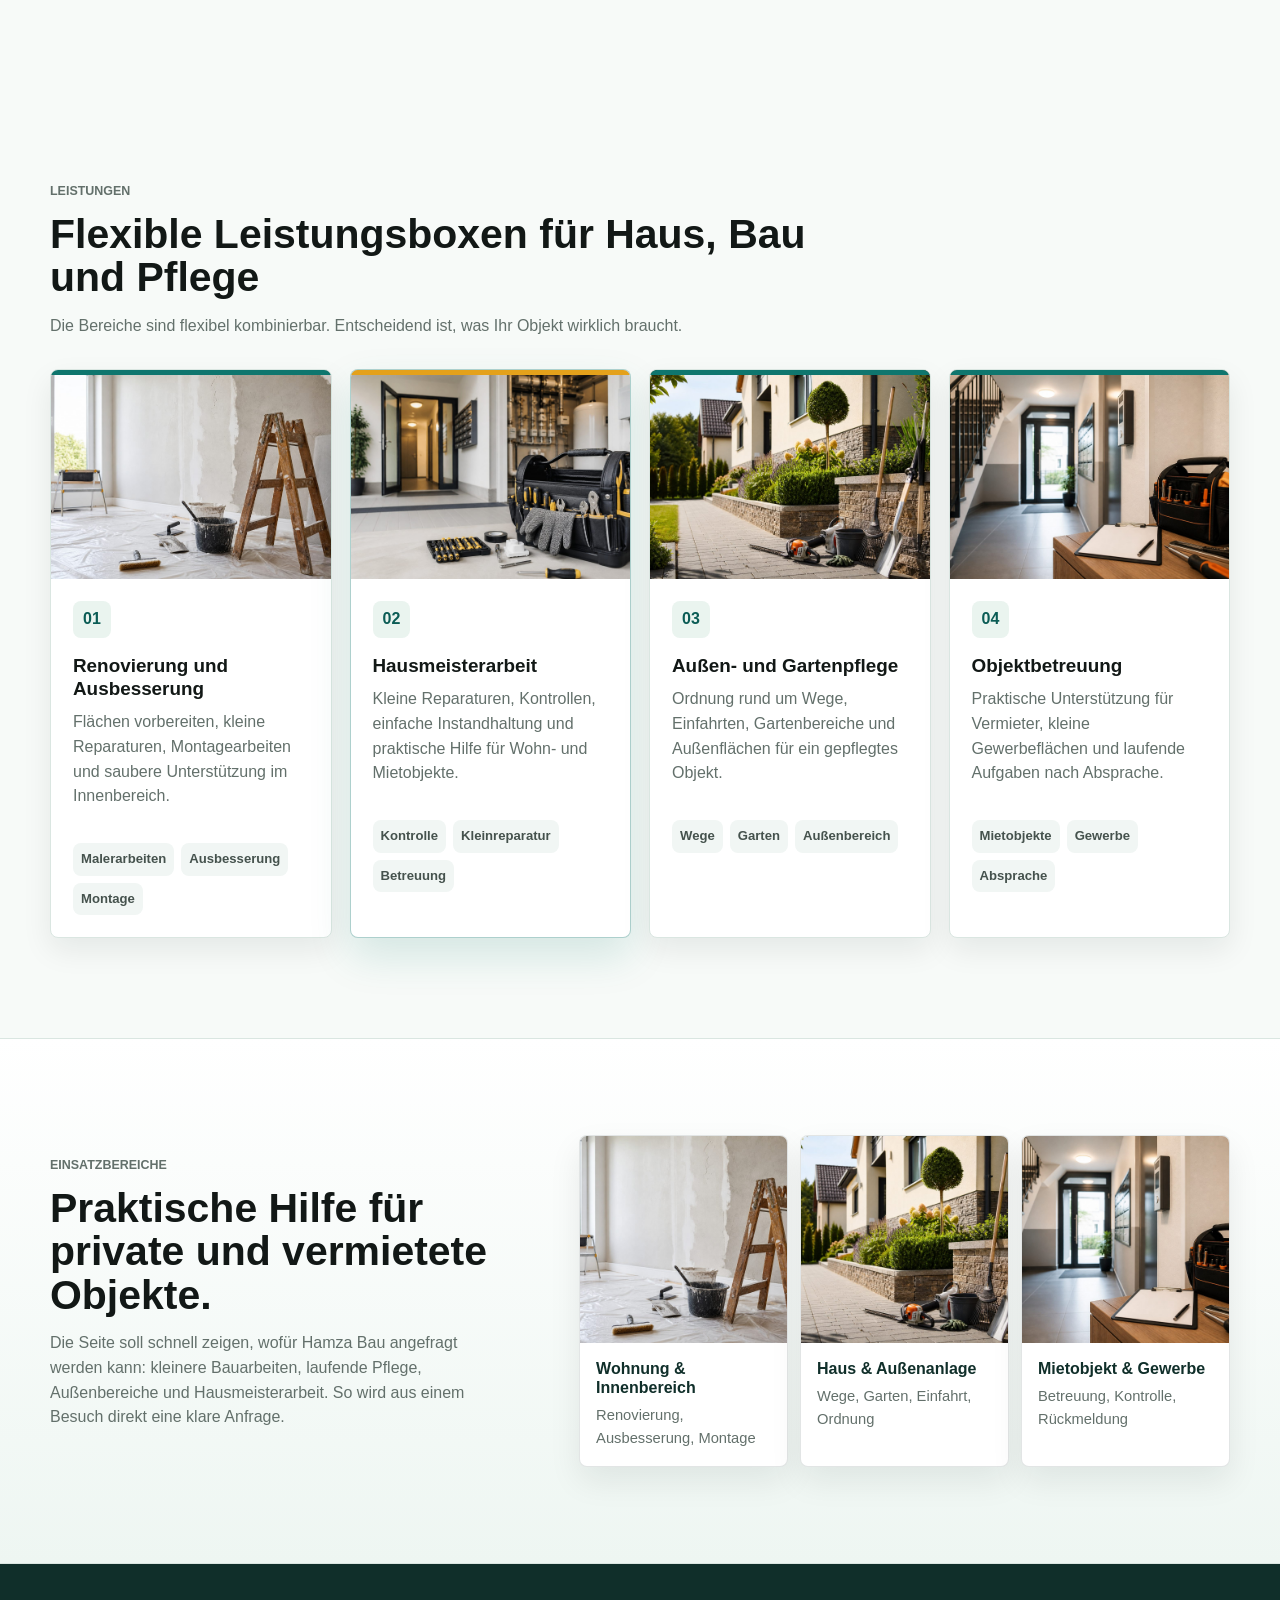
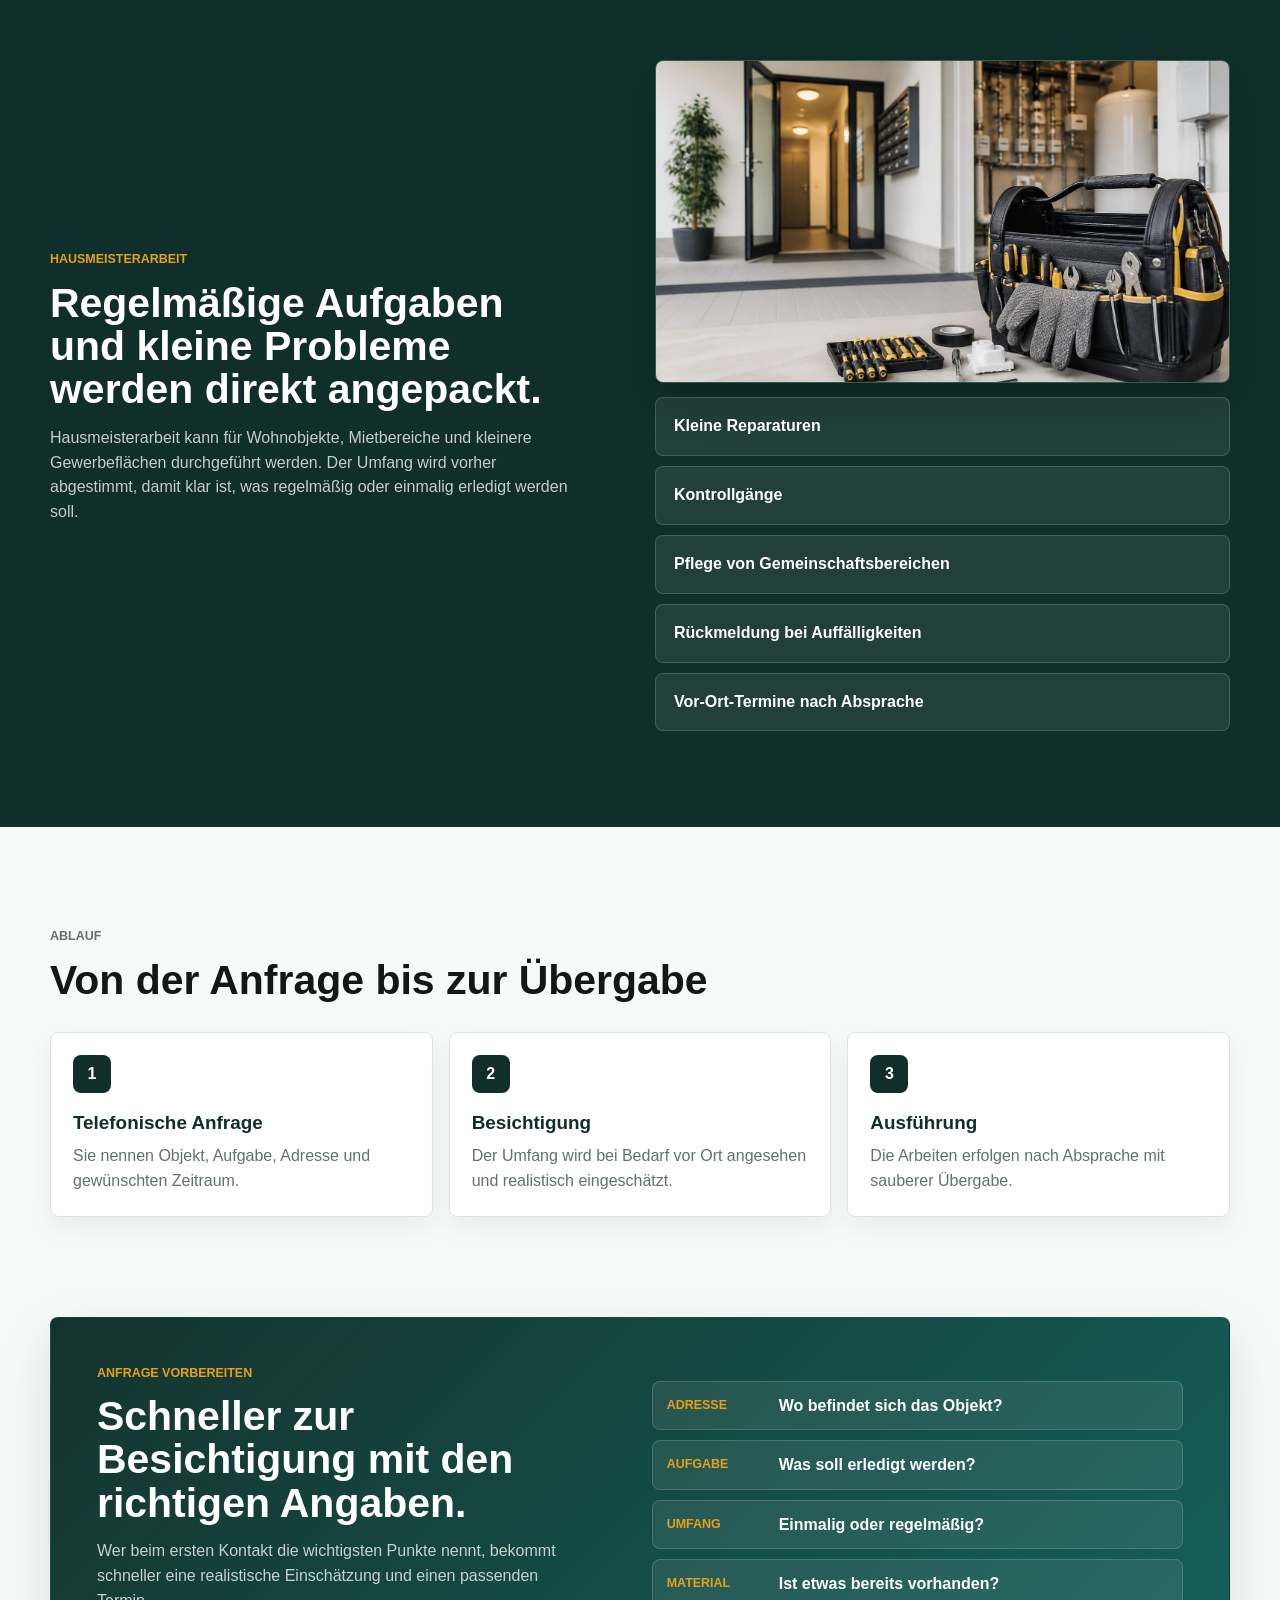
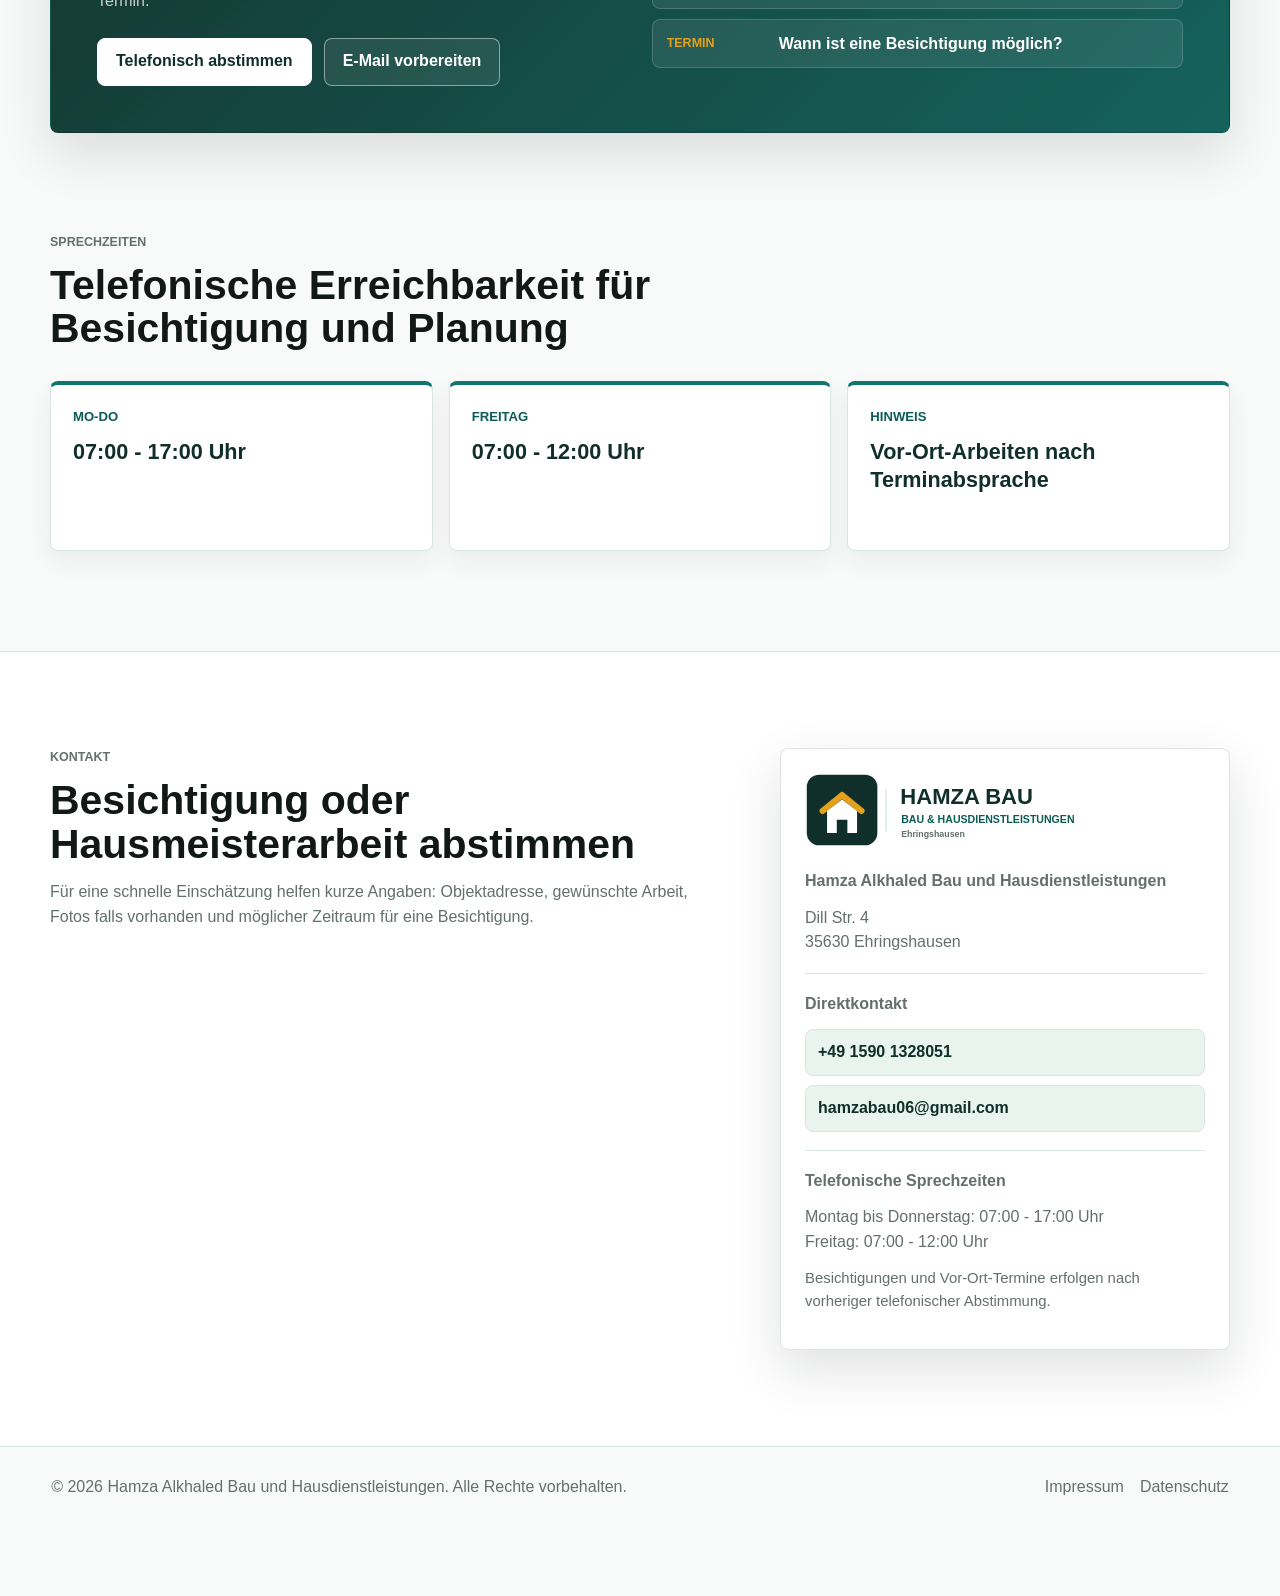
==== commit ad960e16: "Stylesheet-Version aktualisieren" ====
--- a/index.html
+++ b/index.html
@@ -8,7 +8,7 @@
       name="description"
       content="Hamza Alkhaled Bau und Hausdienstleistungen in der Dill Str. 4, 35630 Ehringshausen: Bau, Renovierung, Hausmeisterarbeit, Objektbetreuung und Außenpflege nach Besichtigung. Kontakt: +49 1590 1328051."
     >
-    <link rel="stylesheet" href="styles.css">
+    <link rel="stylesheet" href="styles.css?v=20260625-2">
     <script src="assets/site-status.js" defer></script>
     <script src="assets/app.js" defer></script>
   </head>
--- a/styles.css
+++ b/styles.css
@@ -331,27 +331,61 @@
 
 .spotlight-strip {
   width: min(1180px, calc(100% - 36px));
-  margin: -34px auto 0;
+  margin: clamp(34px, 5vw, 68px) auto 0;
   position: relative;
   z-index: 2;
   display: grid;
   grid-template-columns: repeat(3, minmax(0, 1fr));
-  gap: 14px;
+  gap: 18px;
 }
 
 .spotlight-strip div {
+  position: relative;
   min-height: 164px;
-  padding: 22px;
+  overflow: hidden;
+  padding: 26px;
   border: 1px solid rgba(16, 47, 42, 0.12);
   border-radius: 8px;
-  background: rgba(255, 255, 255, 0.96);
-  box-shadow: 0 18px 42px rgba(18, 24, 22, 0.11);
+  background:
+    linear-gradient(145deg, rgba(255, 255, 255, 0.98), rgba(238, 246, 242, 0.86)),
+    #ffffff;
+  box-shadow: 0 16px 38px rgba(18, 24, 22, 0.09);
+  transition: transform 160ms ease, box-shadow 160ms ease;
+}
+
+.spotlight-strip div::before {
+  content: "";
+  position: absolute;
+  inset: 0 0 auto;
+  height: 5px;
+  background: linear-gradient(90deg, var(--gold), var(--teal));
+}
+
+.spotlight-strip div::after {
+  content: "";
+  position: absolute;
+  right: -32px;
+  bottom: -32px;
+  width: 96px;
+  height: 96px;
+  border: 1px solid rgba(15, 118, 110, 0.14);
+  border-radius: 50%;
+}
+
+.spotlight-strip div:hover {
+  transform: translateY(-4px);
+  box-shadow: 0 22px 48px rgba(18, 24, 22, 0.13);
 }
 
 .spotlight-strip span {
-  display: inline-flex;
-  margin-bottom: 16px;
-  color: var(--gold);
+  width: 42px;
+  height: 42px;
+  display: inline-grid;
+  place-items: center;
+  margin-bottom: 18px;
+  border-radius: 8px;
+  background: var(--deep);
+  color: white;
   font-weight: 900;
 }
 
@@ -394,6 +428,7 @@
   grid-template-columns: minmax(0, 0.95fr) minmax(360px, 1.1fr);
   gap: clamp(28px, 6vw, 76px);
   align-items: start;
+  padding-top: clamp(54px, 7vw, 92px);
 }
 
 .method-grid {
@@ -1015,7 +1050,7 @@
   }
 
   .spotlight-strip {
-    margin-top: 18px;
+    margin-top: 28px;
   }
 
   .quick-contact-bar {
@@ -1053,4 +1088,8 @@
     grid-template-columns: 1fr;
     gap: 4px;
   }
-}
+
+  .spotlight-strip div {
+    padding: 22px;
+  }
+}
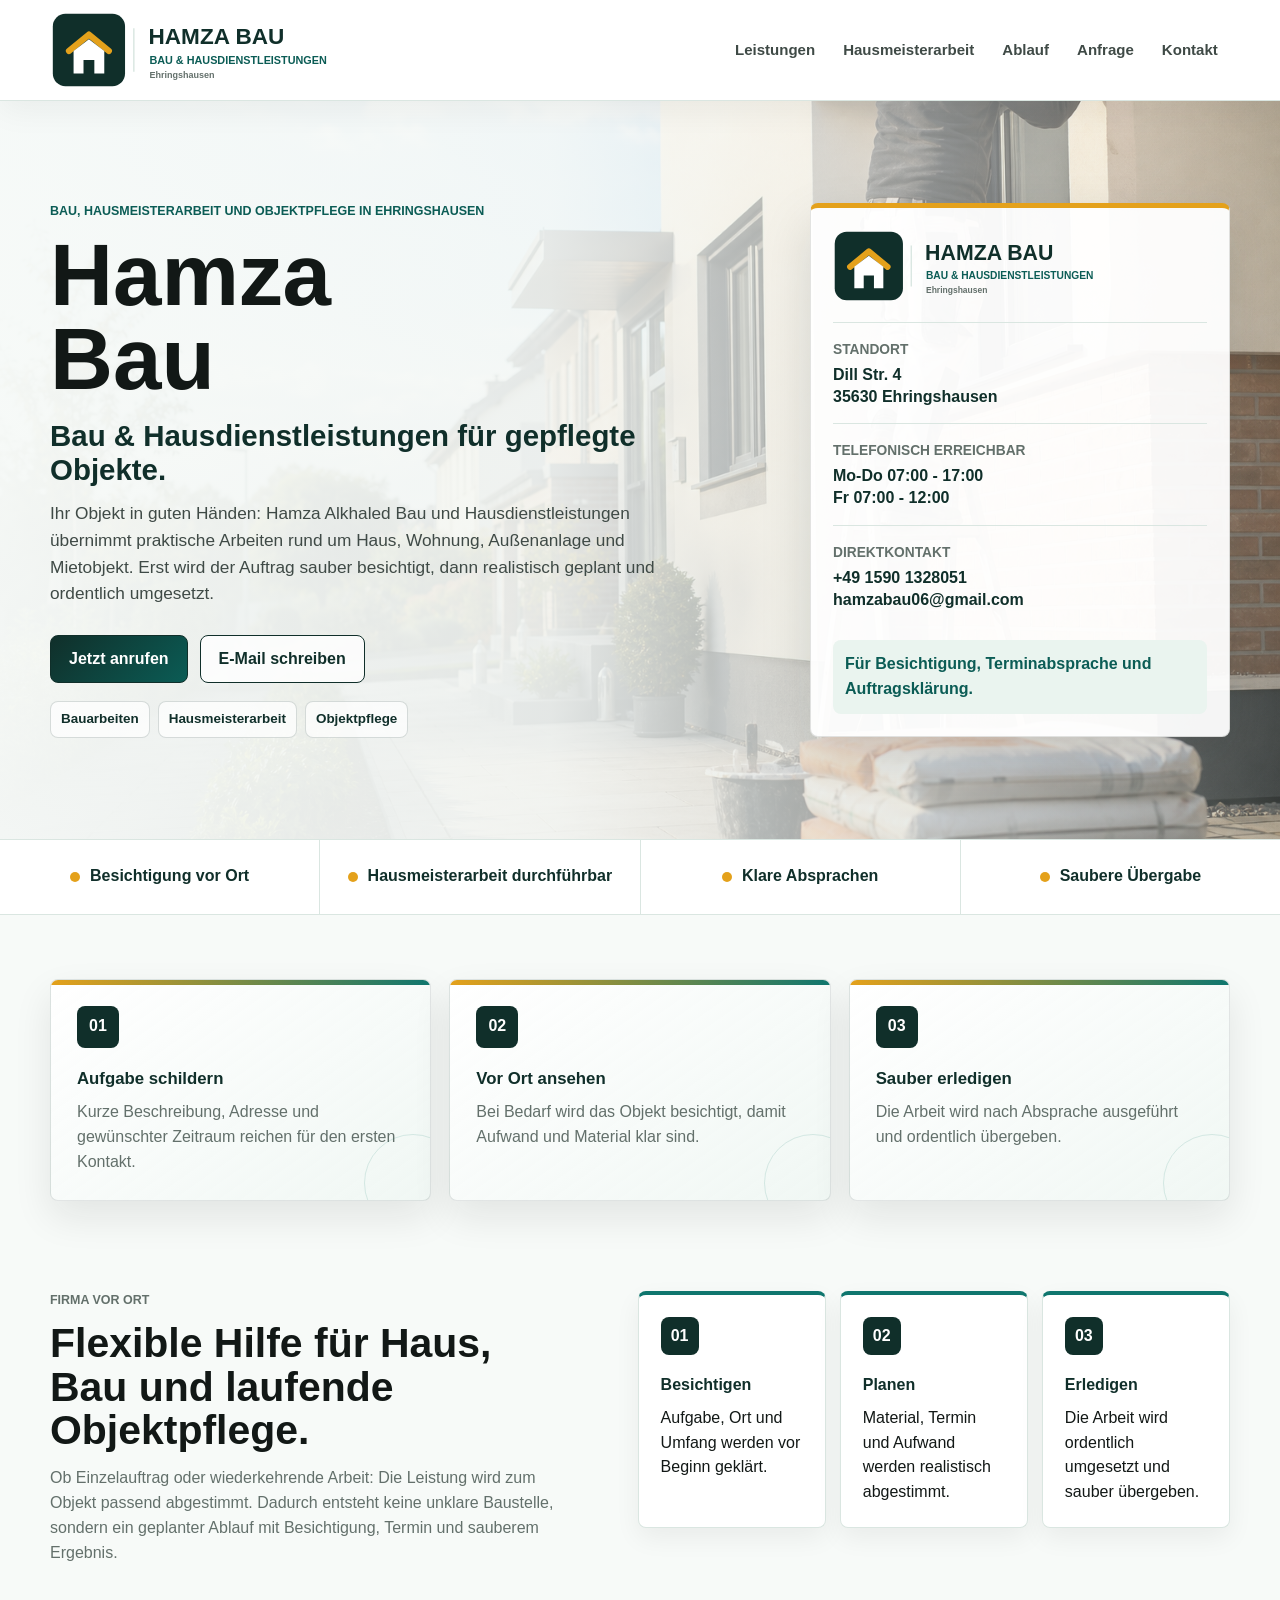
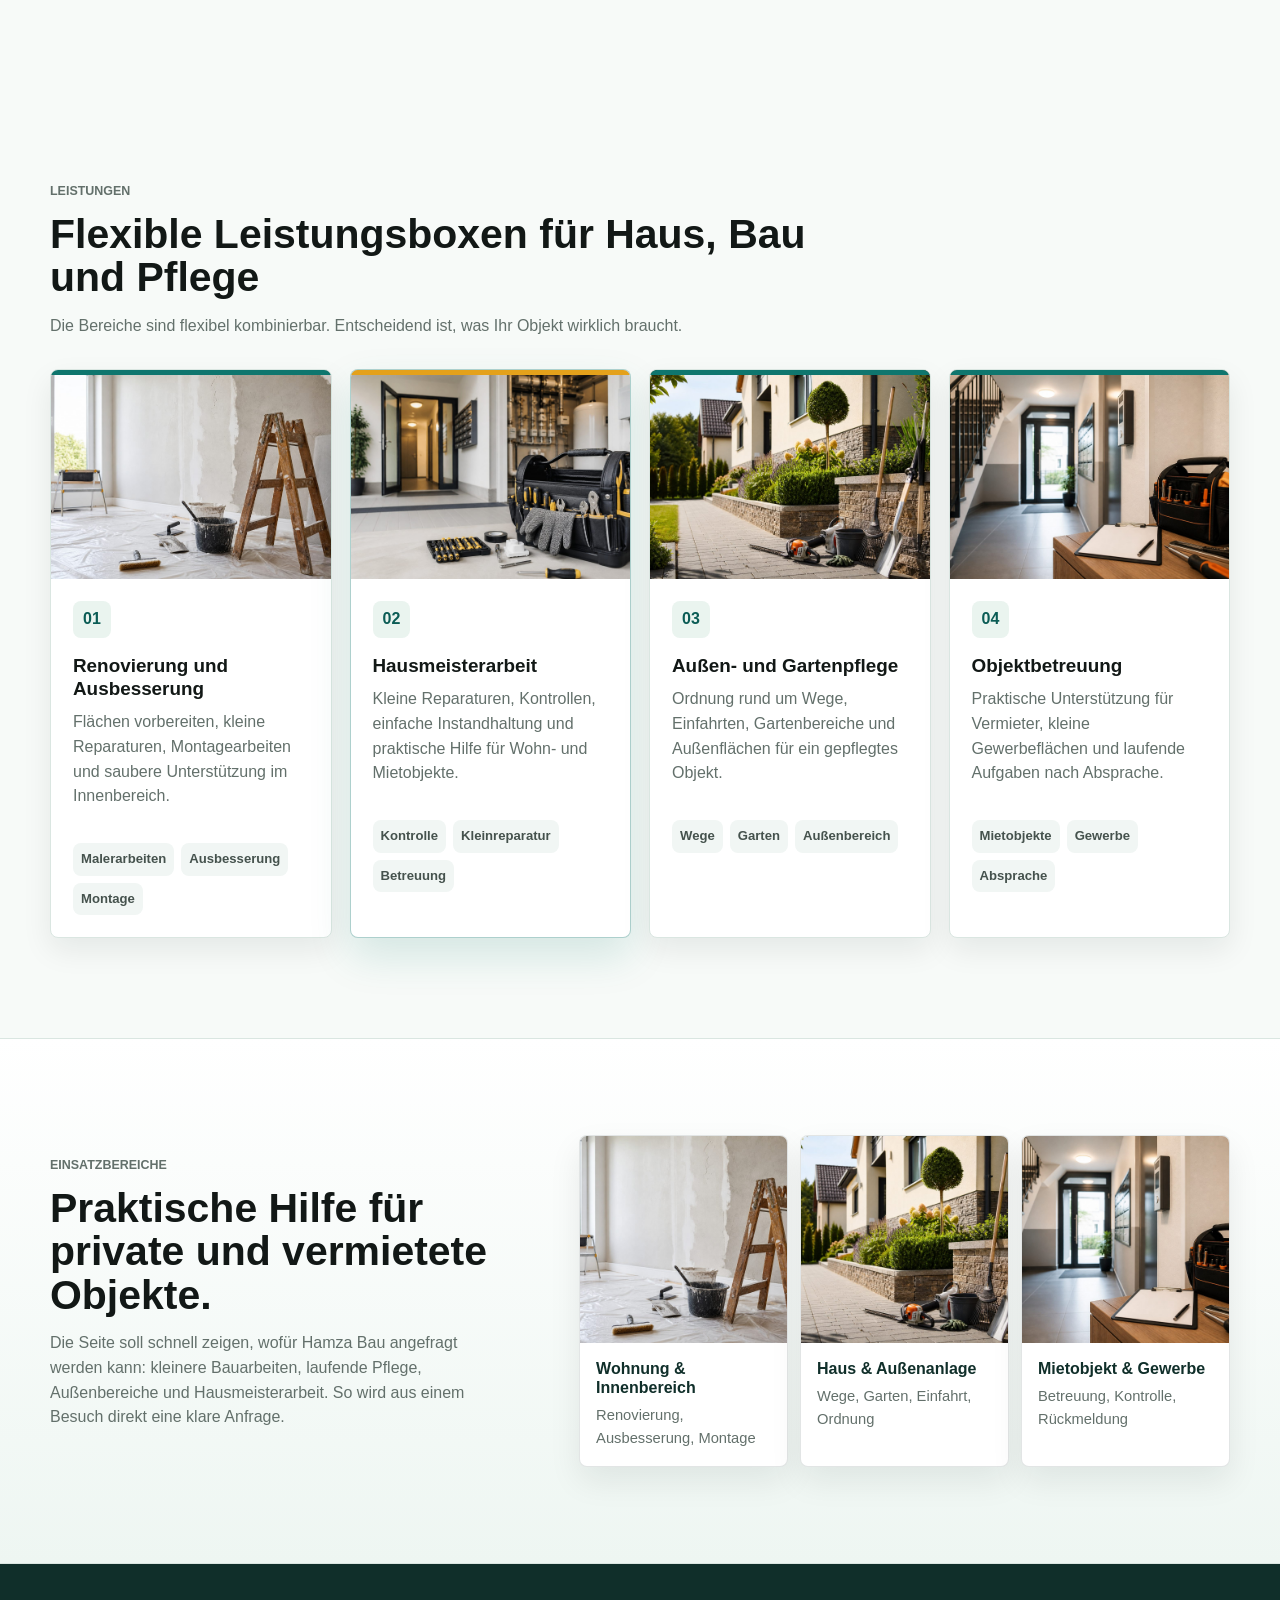
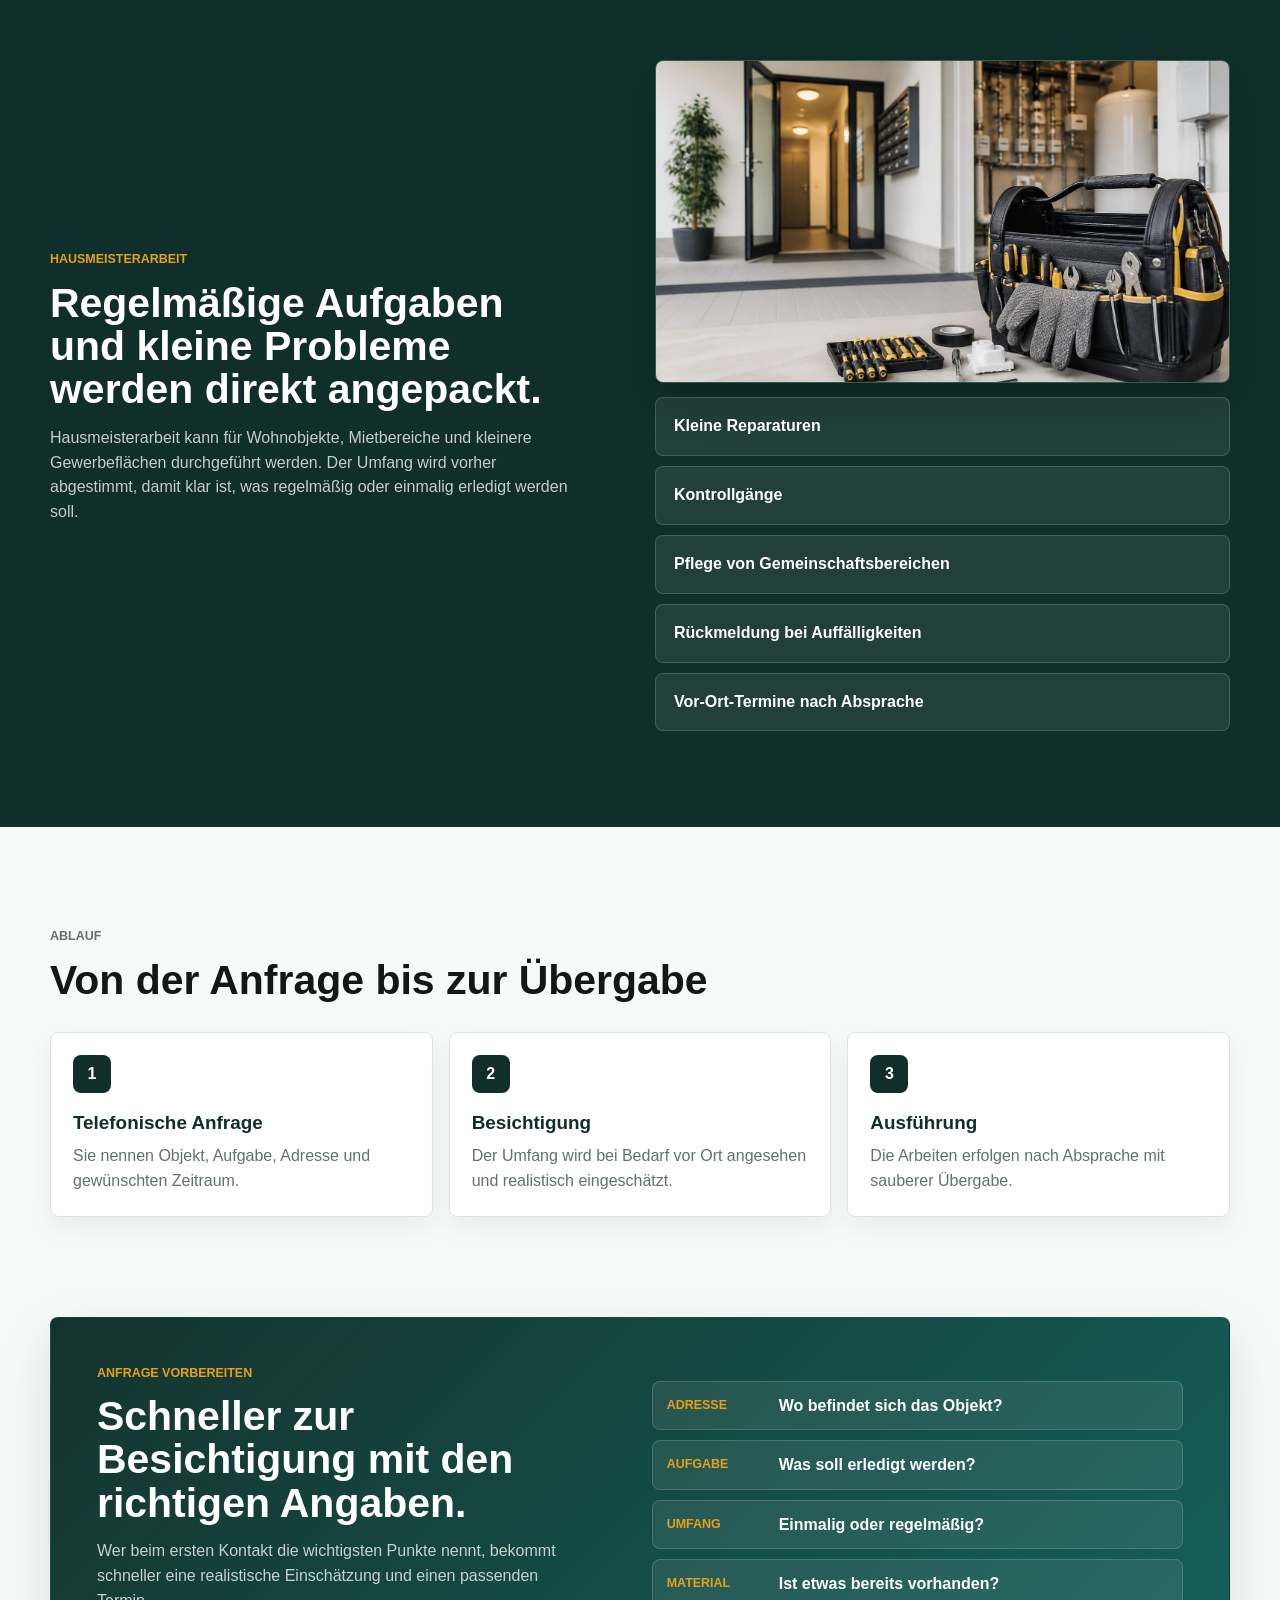
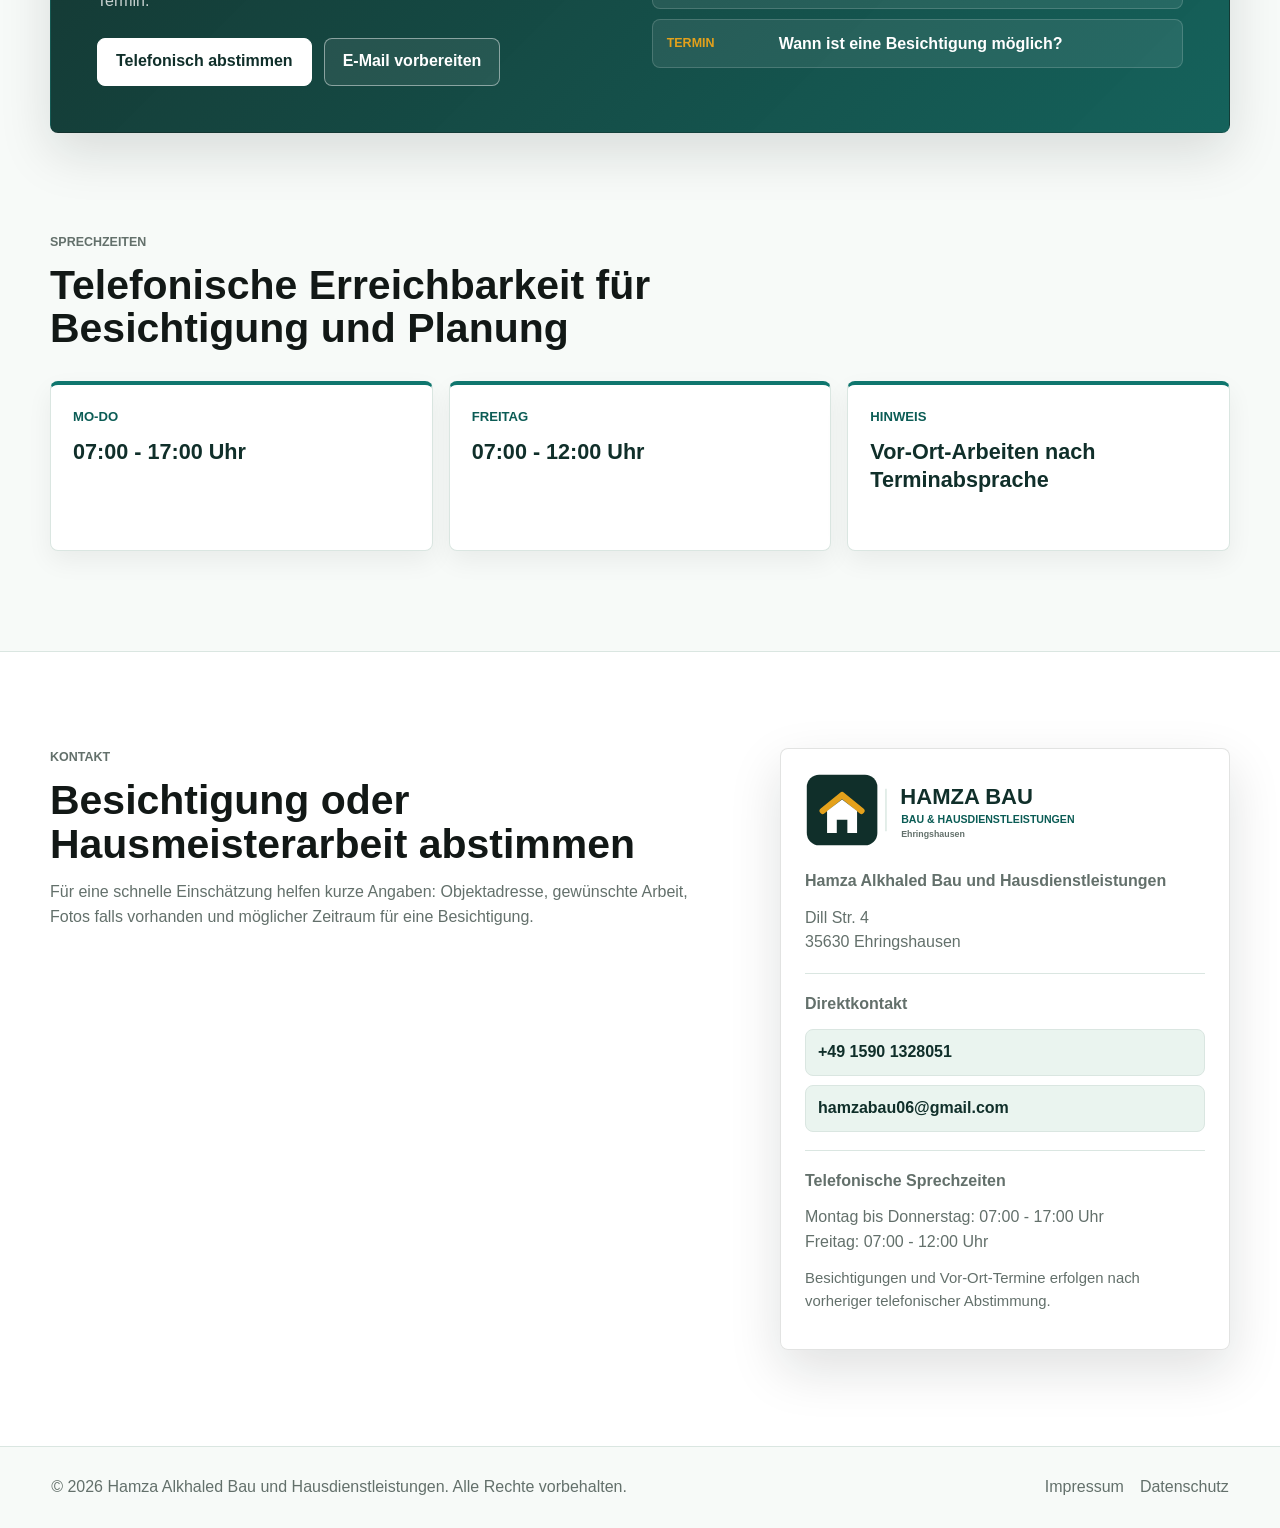
==== commit a3e90f1e: "Desktop-Abstand und Kontaktleiste verfeinern" ====
--- a/index.html
+++ b/index.html
@@ -8,7 +8,7 @@
       name="description"
       content="Hamza Alkhaled Bau und Hausdienstleistungen in der Dill Str. 4, 35630 Ehringshausen: Bau, Renovierung, Hausmeisterarbeit, Objektbetreuung und Außenpflege nach Besichtigung. Kontakt: +49 1590 1328051."
     >
-    <link rel="stylesheet" href="styles.css?v=20260625-2">
+    <link rel="stylesheet" href="styles.css?v=20260625-3">
     <script src="assets/site-status.js" defer></script>
     <script src="assets/app.js" defer></script>
   </head>
--- a/styles.css
+++ b/styles.css
@@ -25,7 +25,7 @@
 
 body {
   margin: 0;
-  padding-bottom: 68px;
+  padding-bottom: 0;
   background:
     linear-gradient(180deg, #ffffff 0%, var(--bg) 320px),
     var(--bg);
@@ -870,7 +870,7 @@
   right: 18px;
   bottom: 16px;
   z-index: 20;
-  display: flex;
+  display: none;
   align-items: center;
   gap: 8px;
   padding: 8px;
@@ -1006,6 +1006,10 @@
 }
 
 @media (max-width: 860px) {
+  body {
+    padding-bottom: 76px;
+  }
+
   .topbar {
     align-items: flex-start;
     flex-direction: column;
@@ -1054,6 +1058,7 @@
   }
 
   .quick-contact-bar {
+    display: flex;
     right: 10px;
     left: 10px;
     bottom: 10px;
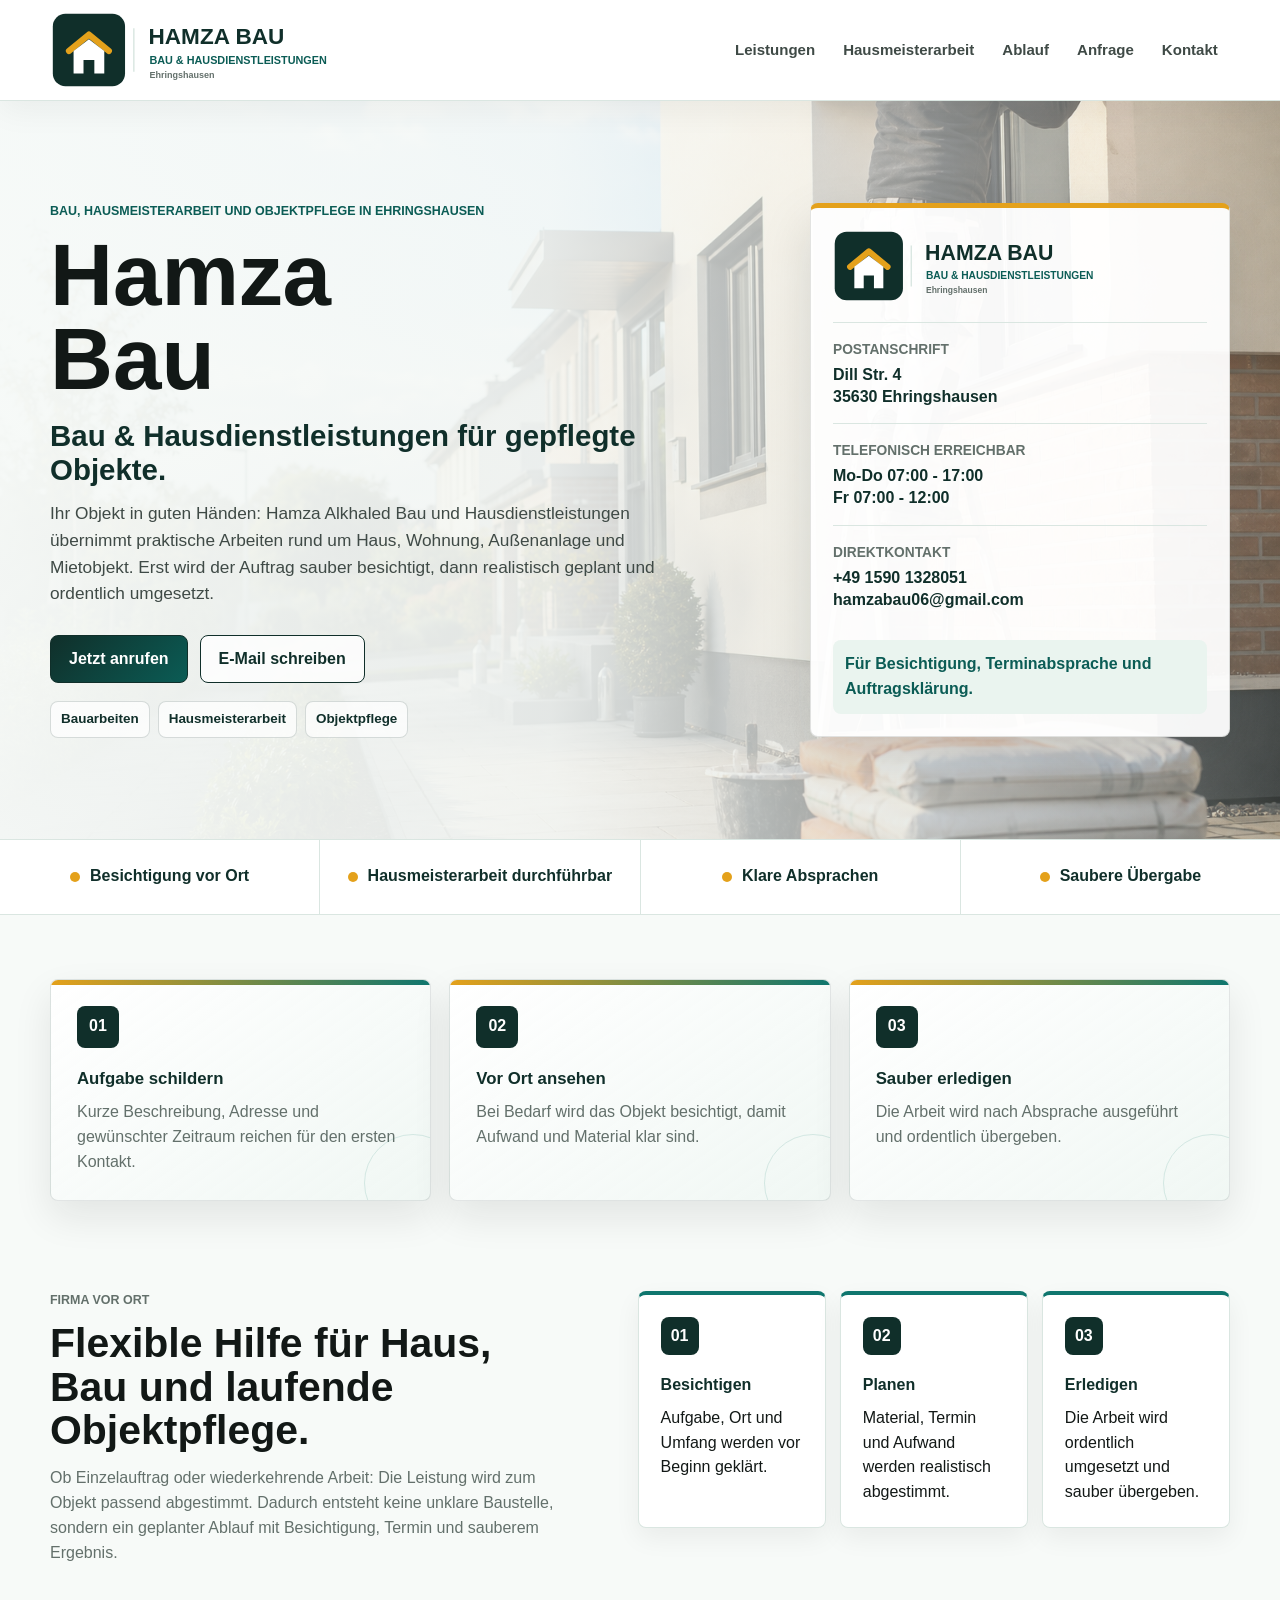
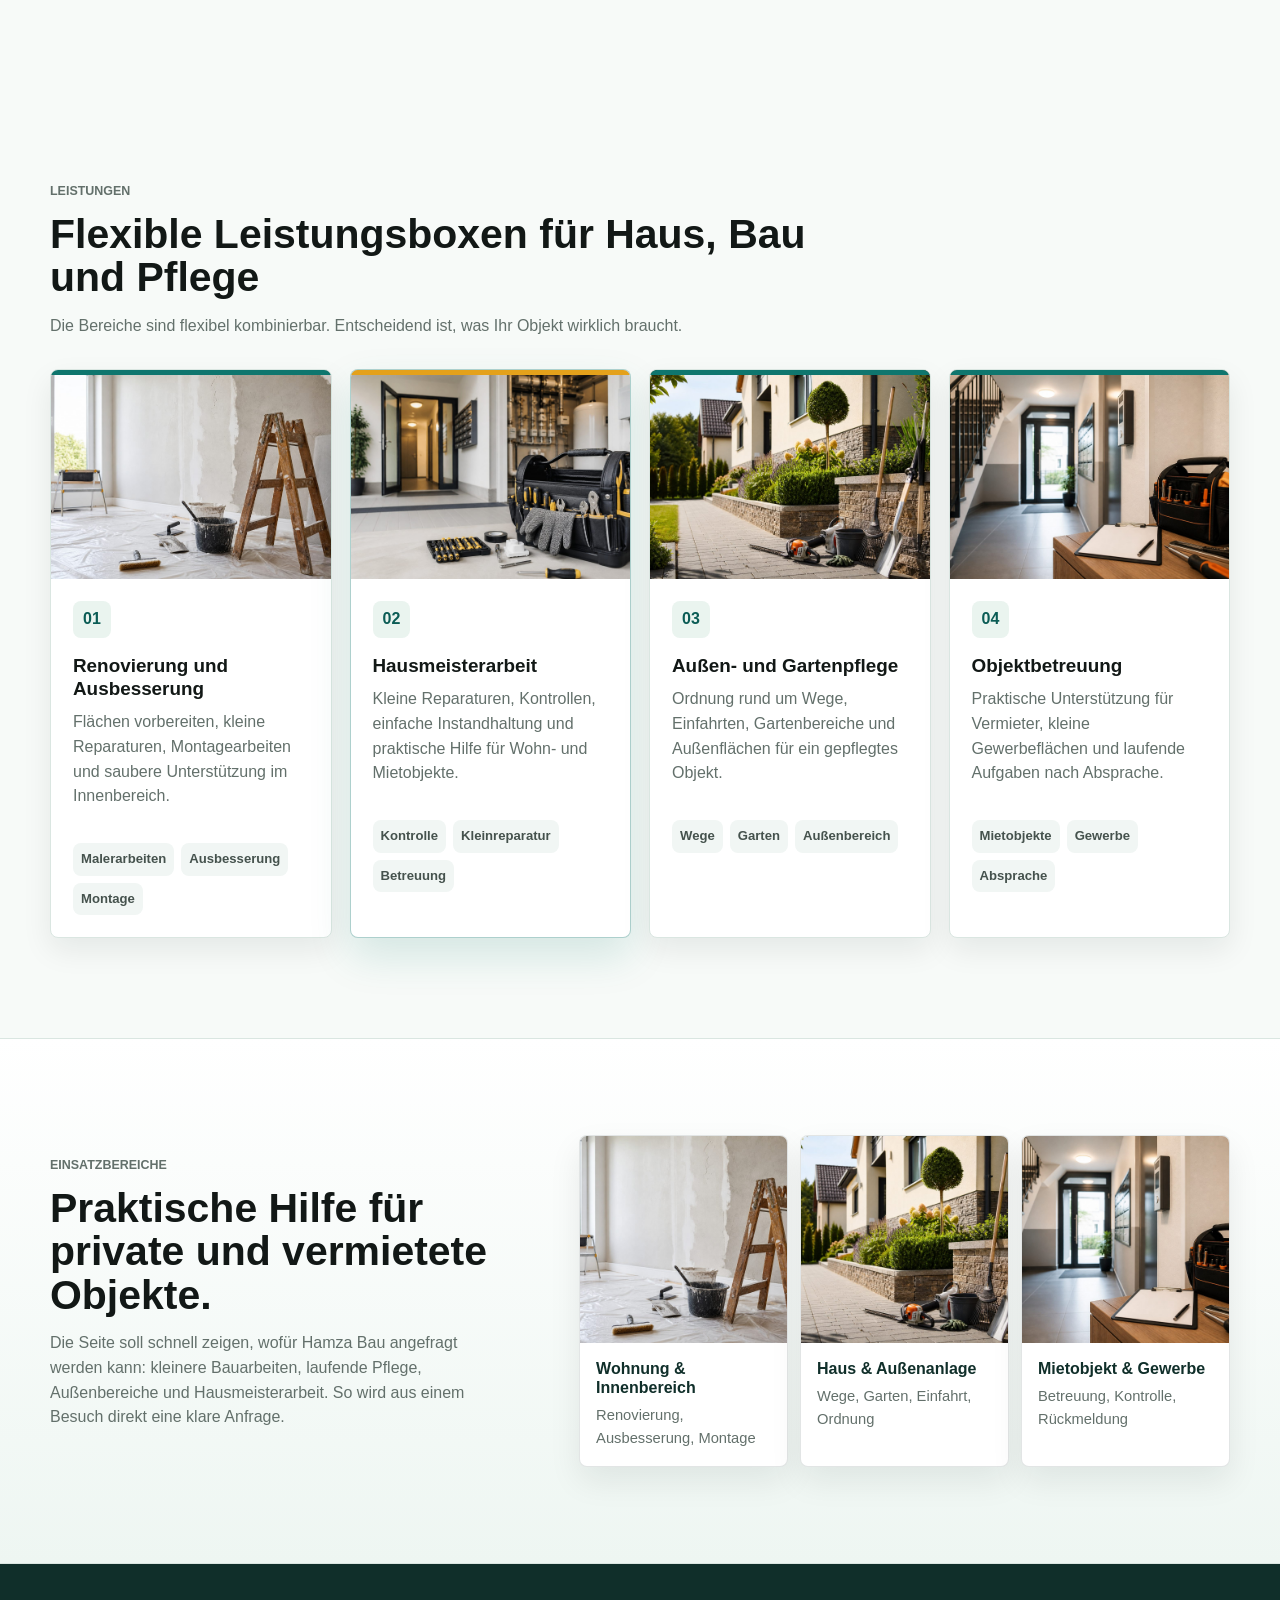
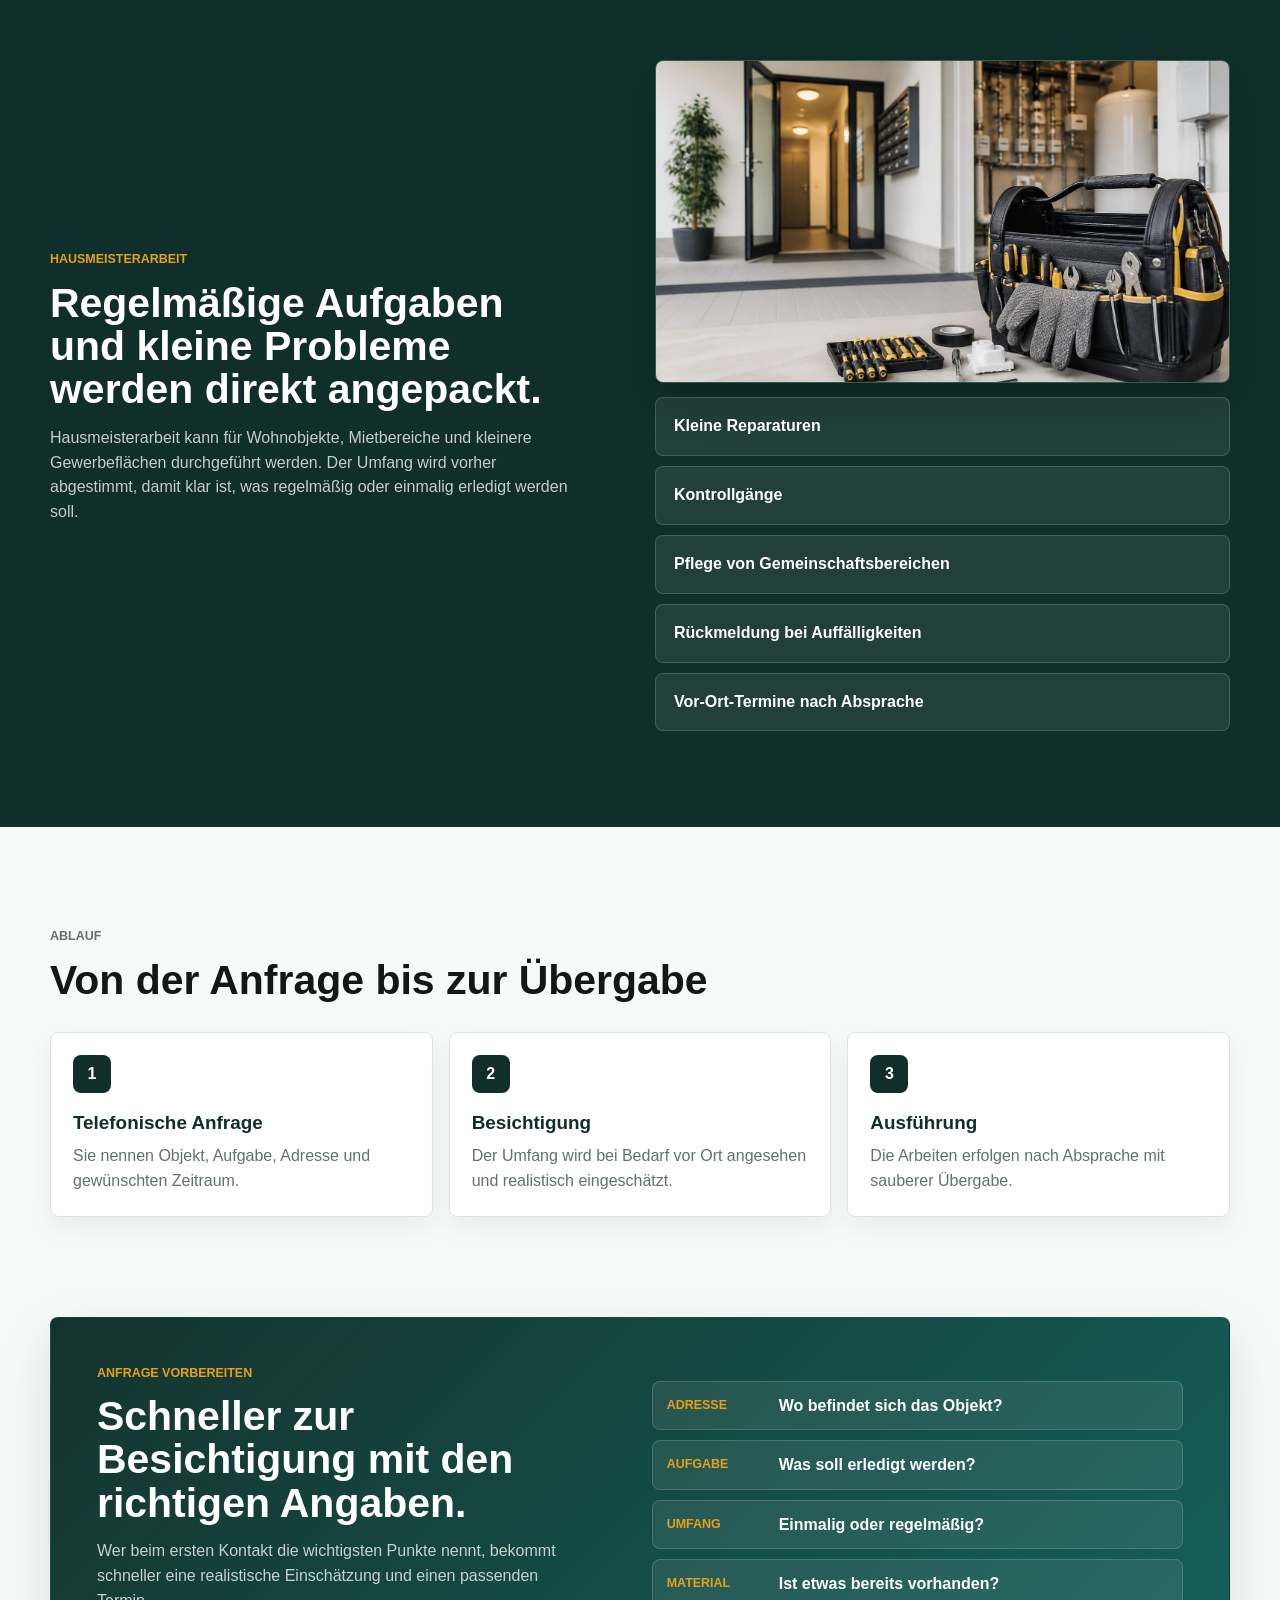
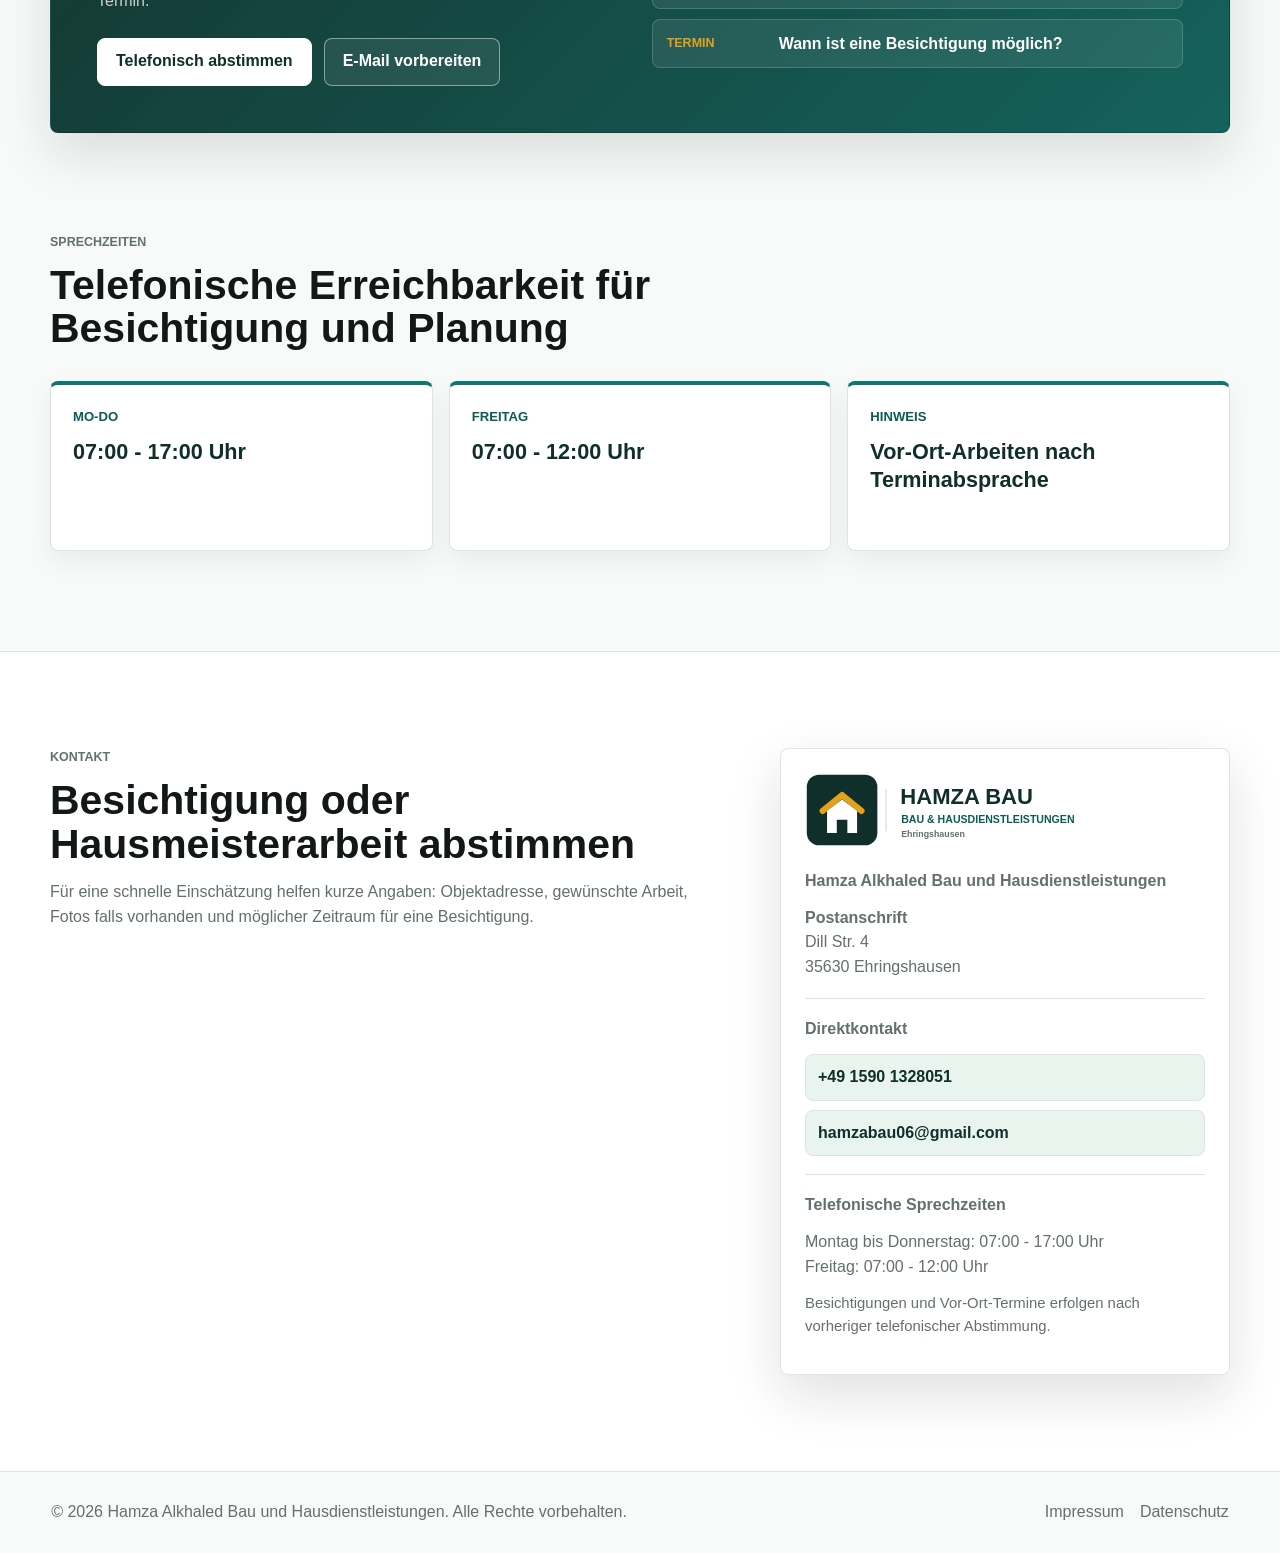
==== commit b1e5c285: "Adresse als Postanschrift kennzeichnen" ====
--- a/index.html
+++ b/index.html
@@ -6,7 +6,7 @@
     <title>Hamza Alkhaled Bau und Hausdienstleistungen | Ehringshausen</title>
     <meta
       name="description"
-      content="Hamza Alkhaled Bau und Hausdienstleistungen in der Dill Str. 4, 35630 Ehringshausen: Bau, Renovierung, Hausmeisterarbeit, Objektbetreuung und Außenpflege nach Besichtigung. Kontakt: +49 1590 1328051."
+      content="Hamza Alkhaled Bau und Hausdienstleistungen: Postanschrift Dill Str. 4, 35630 Ehringshausen. Bau, Renovierung, Hausmeisterarbeit, Objektbetreuung und Außenpflege nach Besichtigung. Kontakt: +49 1590 1328051."
     >
     <link rel="stylesheet" href="styles.css?v=20260625-3">
     <script src="assets/site-status.js" defer></script>
@@ -31,7 +31,7 @@
           <a href="tel:+4915901328051">+49 1590 1328051</a>
           <a href="mailto:hamzabau06@gmail.com">hamzabau06@gmail.com</a>
         </div>
-        <p class="maintenance-address">Dill Str. 4, 35630 Ehringshausen</p>
+        <p class="maintenance-address">Postanschrift: Dill Str. 4, 35630 Ehringshausen</p>
       </div>
     </section>
 
@@ -75,7 +75,7 @@
           <aside class="hero-card" aria-label="Schnellinformationen">
             <img src="assets/hamza-logo.svg" alt="Hamza Alkhaled Logo">
             <div class="quick-row">
-              <span>Standort</span>
+              <span>Postanschrift</span>
               <strong>Dill Str. 4<br>35630 Ehringshausen</strong>
             </div>
             <div class="quick-row">
@@ -366,7 +366,7 @@
           <div class="contact-card">
             <img class="contact-logo" src="assets/hamza-logo.svg" alt="Hamza Alkhaled Logo">
             <p><strong>Hamza Alkhaled Bau und Hausdienstleistungen</strong></p>
-            <p>Dill Str. 4<br>35630 Ehringshausen</p>
+            <p><strong>Postanschrift</strong><br>Dill Str. 4<br>35630 Ehringshausen</p>
             <div class="contact-divider"></div>
             <p><strong>Direktkontakt</strong></p>
             <div class="contact-actions" aria-label="Direktkontakt">
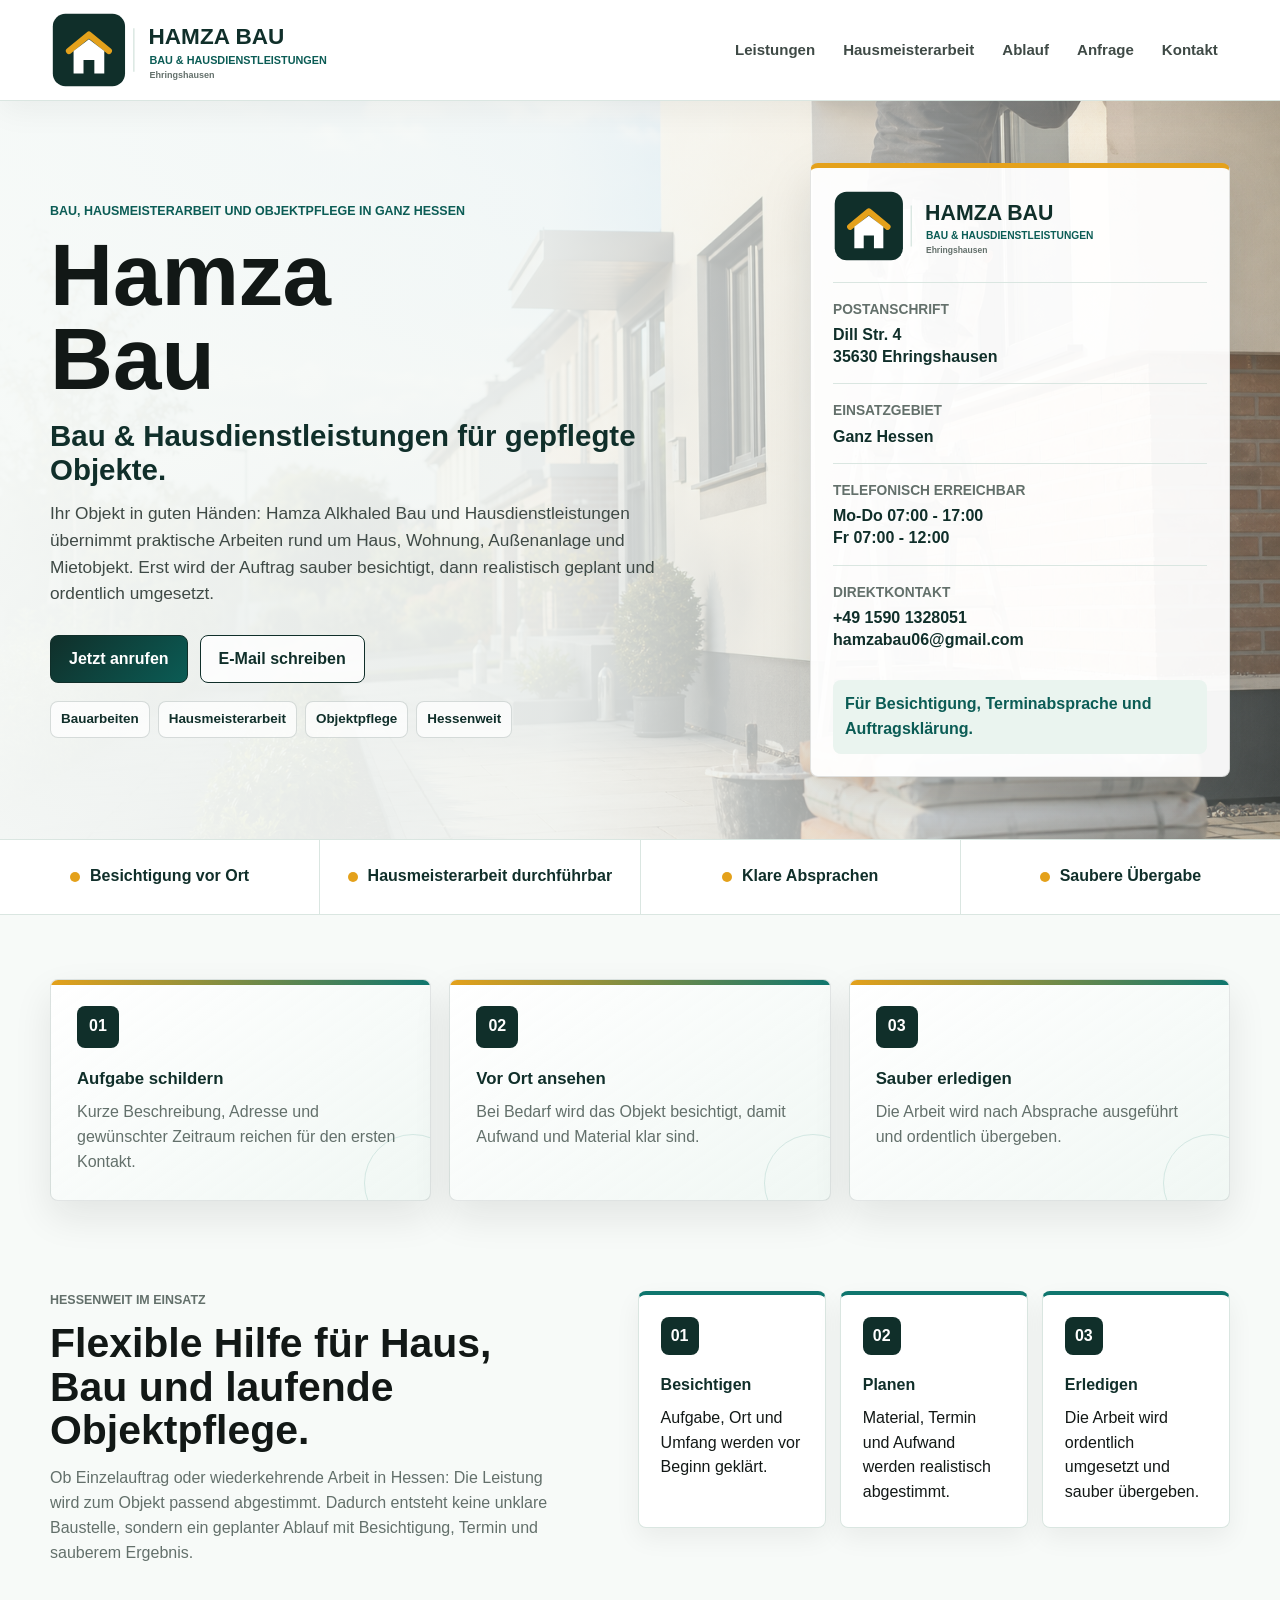
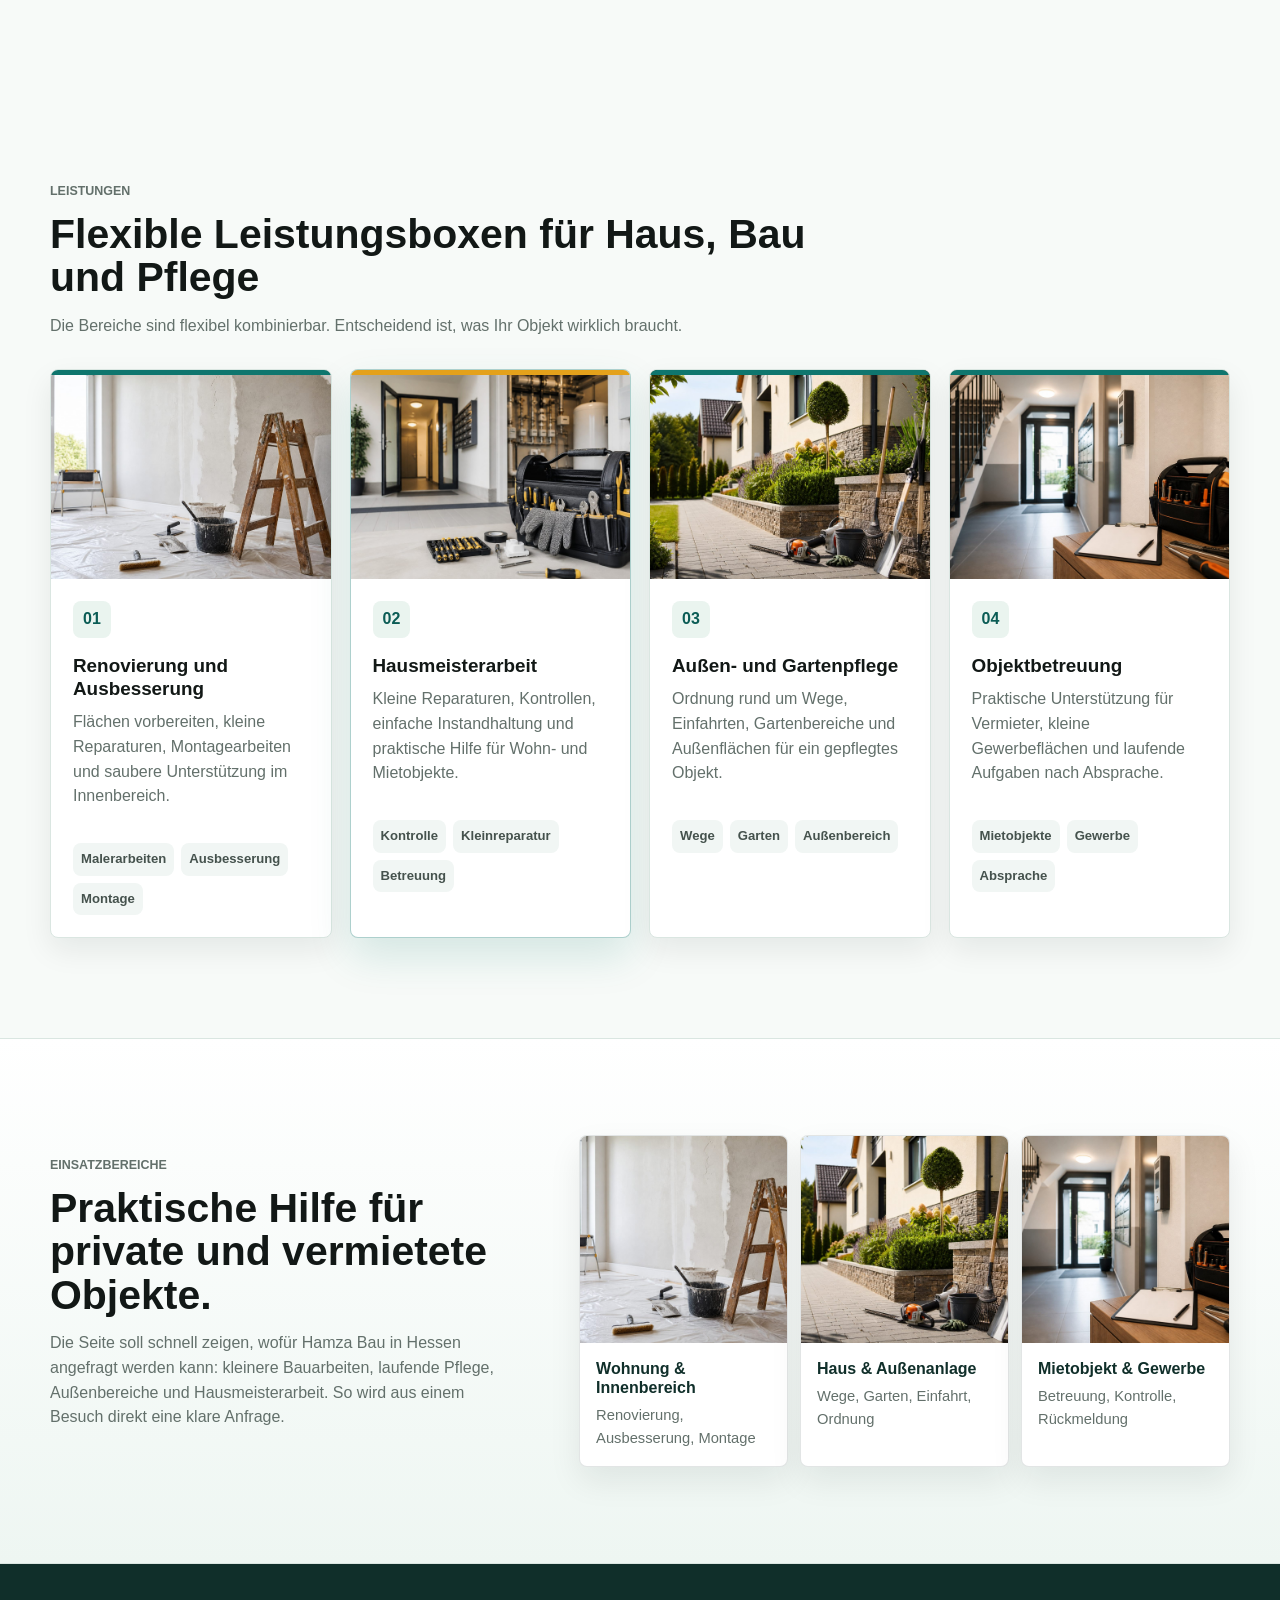
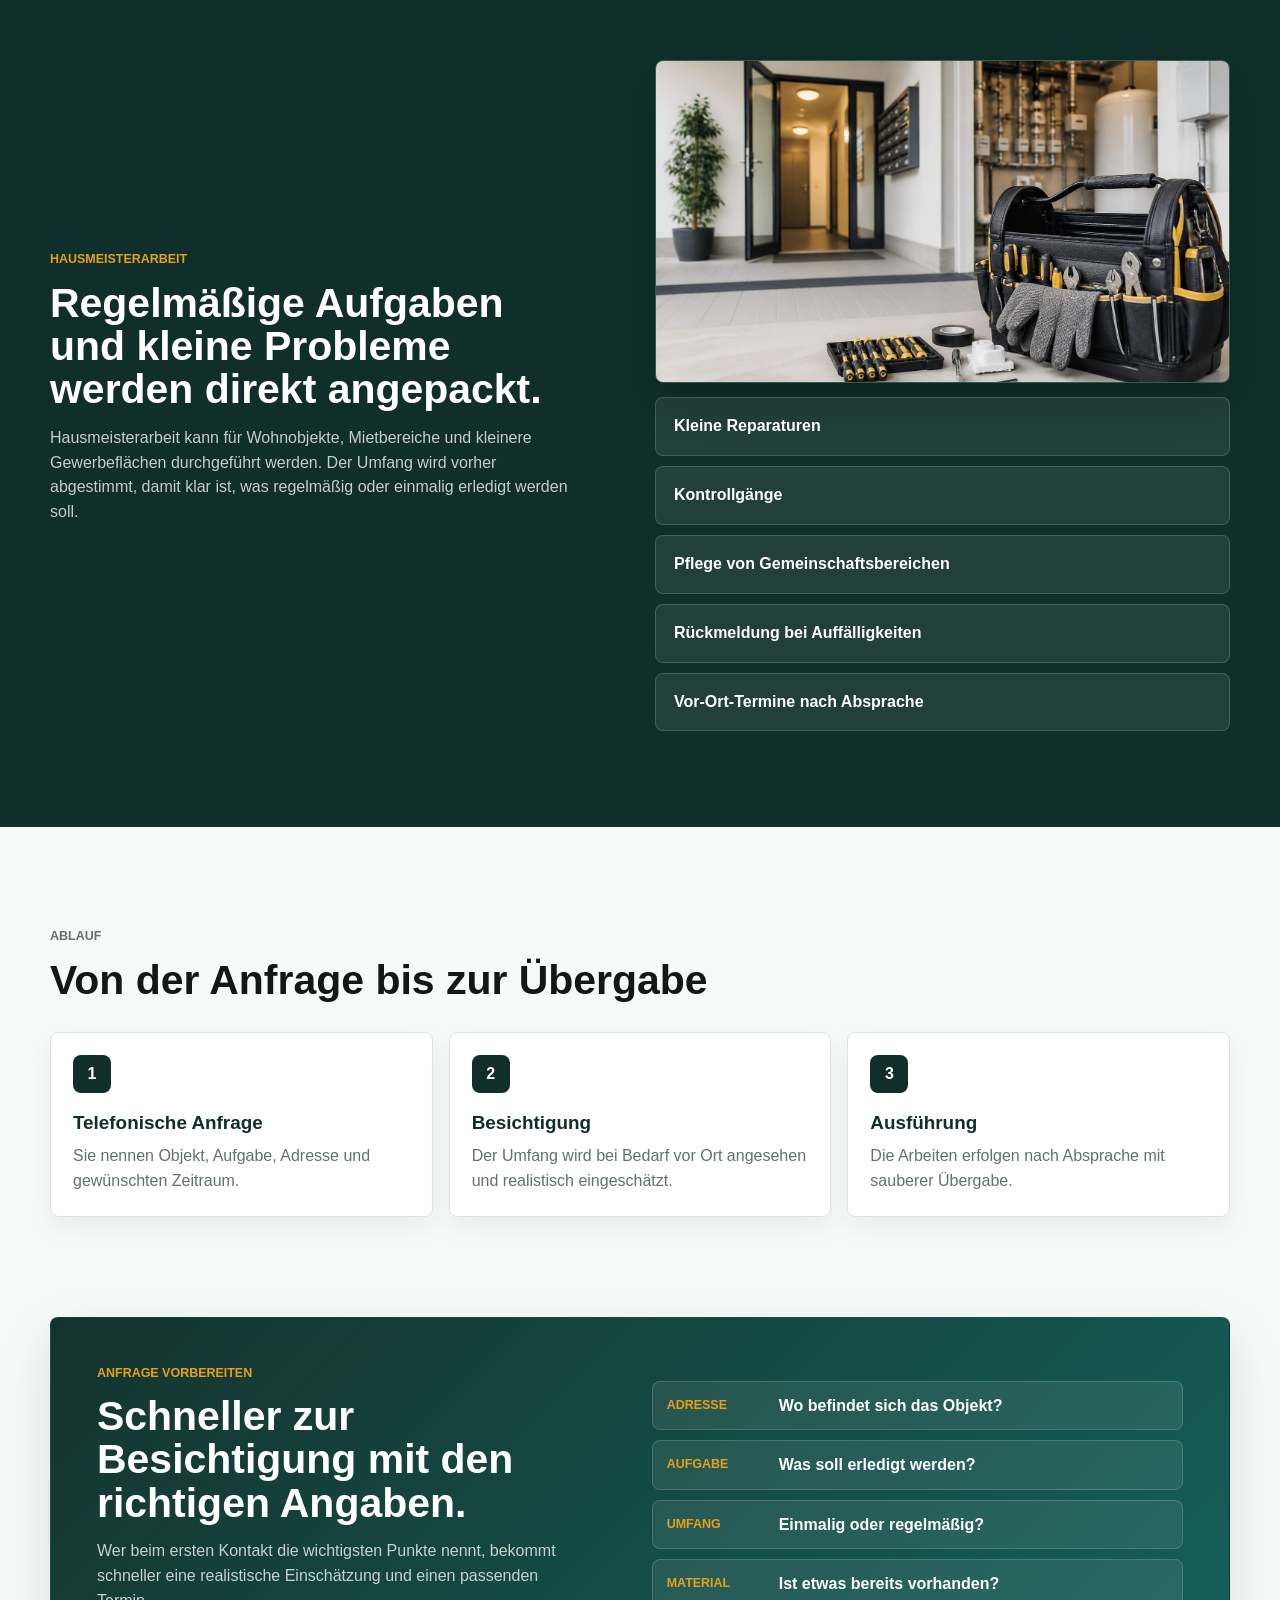
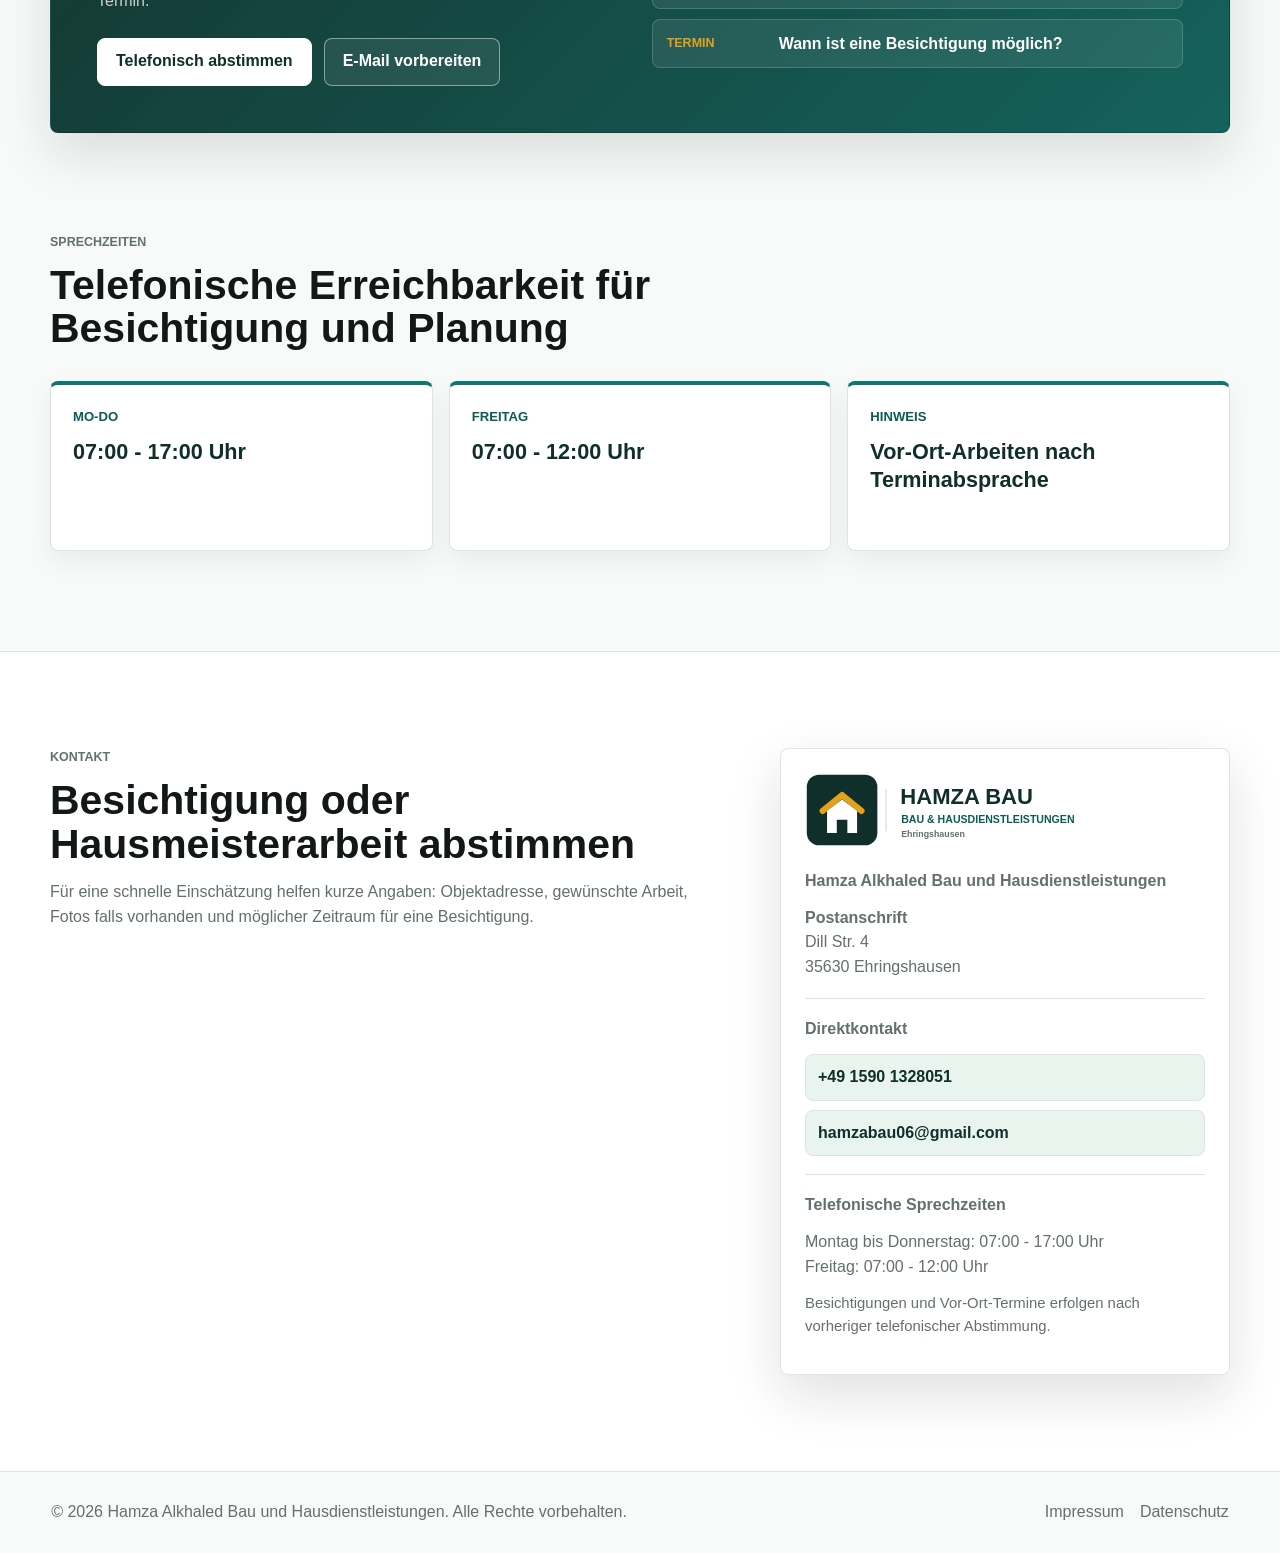
==== commit eb1fb392: "Einsatzgebiet auf ganz Hessen anpassen" ====
--- a/index.html
+++ b/index.html
@@ -3,10 +3,10 @@
   <head>
     <meta charset="utf-8">
     <meta name="viewport" content="width=device-width, initial-scale=1">
-    <title>Hamza Alkhaled Bau und Hausdienstleistungen | Ehringshausen</title>
+    <title>Hamza Alkhaled Bau und Hausdienstleistungen | Hessen</title>
     <meta
       name="description"
-      content="Hamza Alkhaled Bau und Hausdienstleistungen: Postanschrift Dill Str. 4, 35630 Ehringshausen. Bau, Renovierung, Hausmeisterarbeit, Objektbetreuung und Außenpflege nach Besichtigung. Kontakt: +49 1590 1328051."
+      content="Hamza Alkhaled Bau und Hausdienstleistungen in ganz Hessen: Bau, Renovierung, Hausmeisterarbeit, Objektbetreuung und Außenpflege nach Besichtigung. Postanschrift Dill Str. 4, 35630 Ehringshausen. Kontakt: +49 1590 1328051."
     >
     <link rel="stylesheet" href="styles.css?v=20260625-3">
     <script src="assets/site-status.js" defer></script>
@@ -53,7 +53,7 @@
         <img class="hero-image" src="assets/hamza-bau-hero.png" alt="Gepflegtes Wohnhaus mit Handwerksmaterialien für Bau und Hausdienstleistungen">
         <div class="hero-content">
           <div class="hero-panel">
-            <p class="eyebrow">Bau, Hausmeisterarbeit und Objektpflege in Ehringshausen</p>
+            <p class="eyebrow">Bau, Hausmeisterarbeit und Objektpflege in ganz Hessen</p>
             <h1>Hamza Bau</h1>
             <p class="hero-lead">Bau &amp; Hausdienstleistungen für gepflegte Objekte.</p>
             <p class="hero-copy">
@@ -69,6 +69,7 @@
               <span>Bauarbeiten</span>
               <span>Hausmeisterarbeit</span>
               <span>Objektpflege</span>
+              <span>Hessenweit</span>
             </div>
           </div>
 
@@ -77,6 +78,10 @@
             <div class="quick-row">
               <span>Postanschrift</span>
               <strong>Dill Str. 4<br>35630 Ehringshausen</strong>
+            </div>
+            <div class="quick-row">
+              <span>Einsatzgebiet</span>
+              <strong>Ganz Hessen</strong>
             </div>
             <div class="quick-row">
               <span>Telefonisch erreichbar</span>
@@ -121,11 +126,12 @@
 
       <section class="section intro-panel" aria-labelledby="intro-title">
         <div class="intro-text">
-          <p class="eyebrow">Firma vor Ort</p>
+          <p class="eyebrow">Hessenweit im Einsatz</p>
           <h2 id="intro-title">Flexible Hilfe für Haus, Bau und laufende Objektpflege.</h2>
           <p>
-            Ob Einzelauftrag oder wiederkehrende Arbeit: Die Leistung wird zum Objekt passend abgestimmt. Dadurch
-            entsteht keine unklare Baustelle, sondern ein geplanter Ablauf mit Besichtigung, Termin und sauberem Ergebnis.
+            Ob Einzelauftrag oder wiederkehrende Arbeit in Hessen: Die Leistung wird zum Objekt passend abgestimmt.
+            Dadurch entsteht keine unklare Baustelle, sondern ein geplanter Ablauf mit Besichtigung, Termin und
+            sauberem Ergebnis.
           </p>
         </div>
         <div class="method-grid" aria-label="Arbeitsweise">
@@ -219,7 +225,7 @@
             <p class="eyebrow">Einsatzbereiche</p>
             <h2 id="project-title">Praktische Hilfe für private und vermietete Objekte.</h2>
             <p>
-              Die Seite soll schnell zeigen, wofür Hamza Bau angefragt werden kann: kleinere Bauarbeiten,
+              Die Seite soll schnell zeigen, wofür Hamza Bau in Hessen angefragt werden kann: kleinere Bauarbeiten,
               laufende Pflege, Außenbereiche und Hausmeisterarbeit. So wird aus einem Besuch direkt eine klare Anfrage.
             </p>
           </div>
